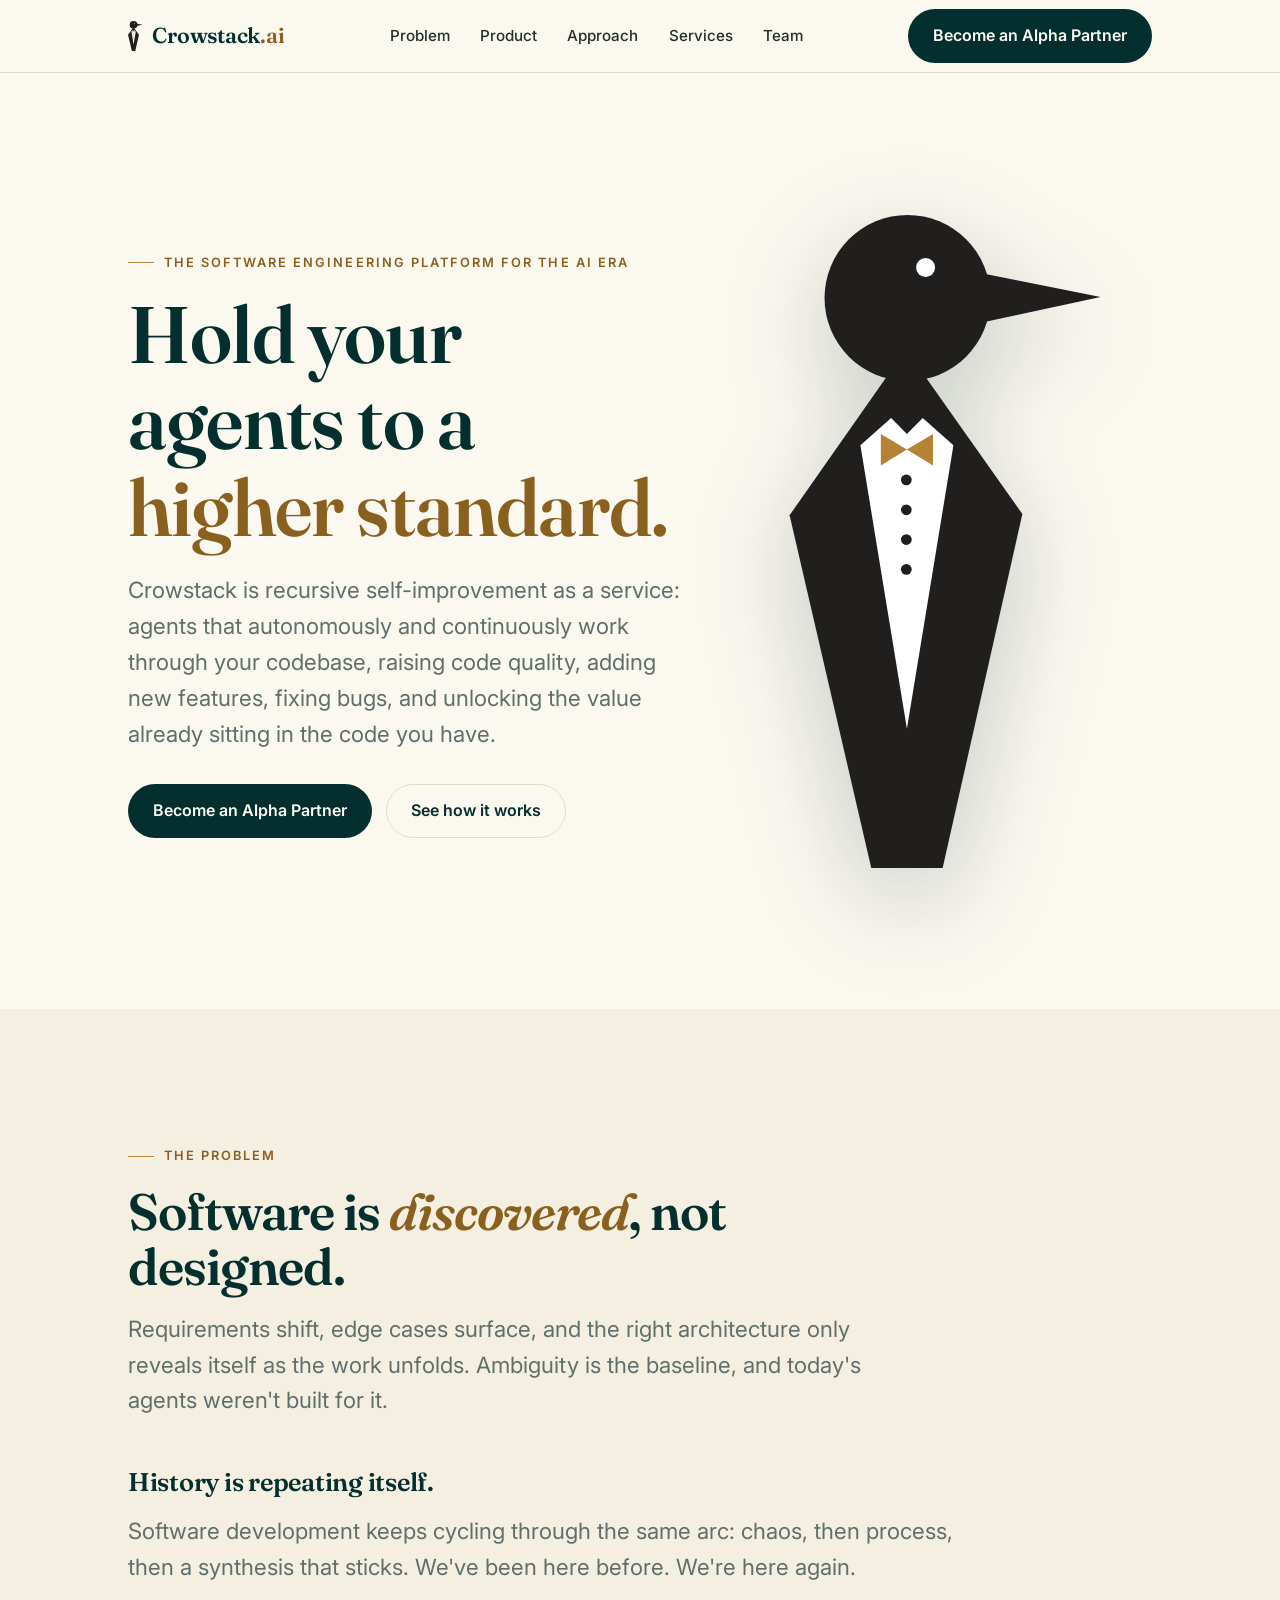
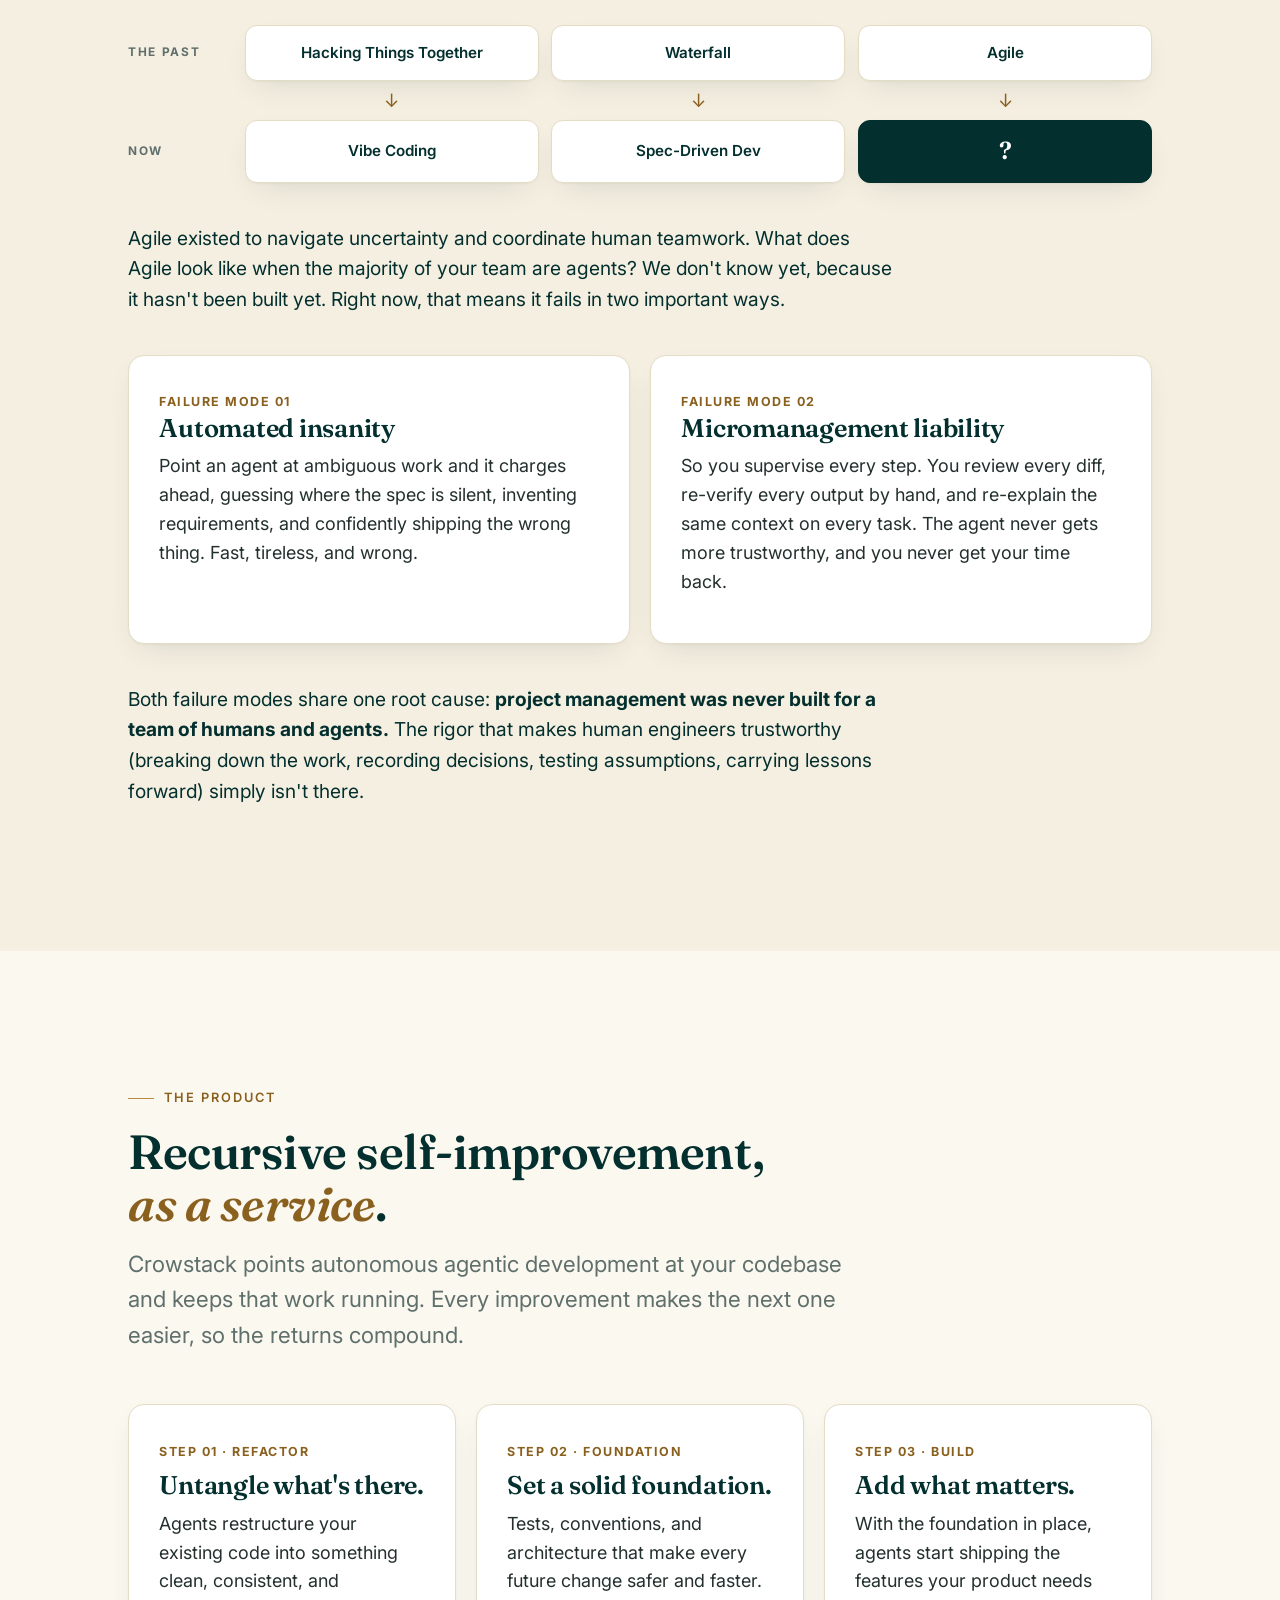
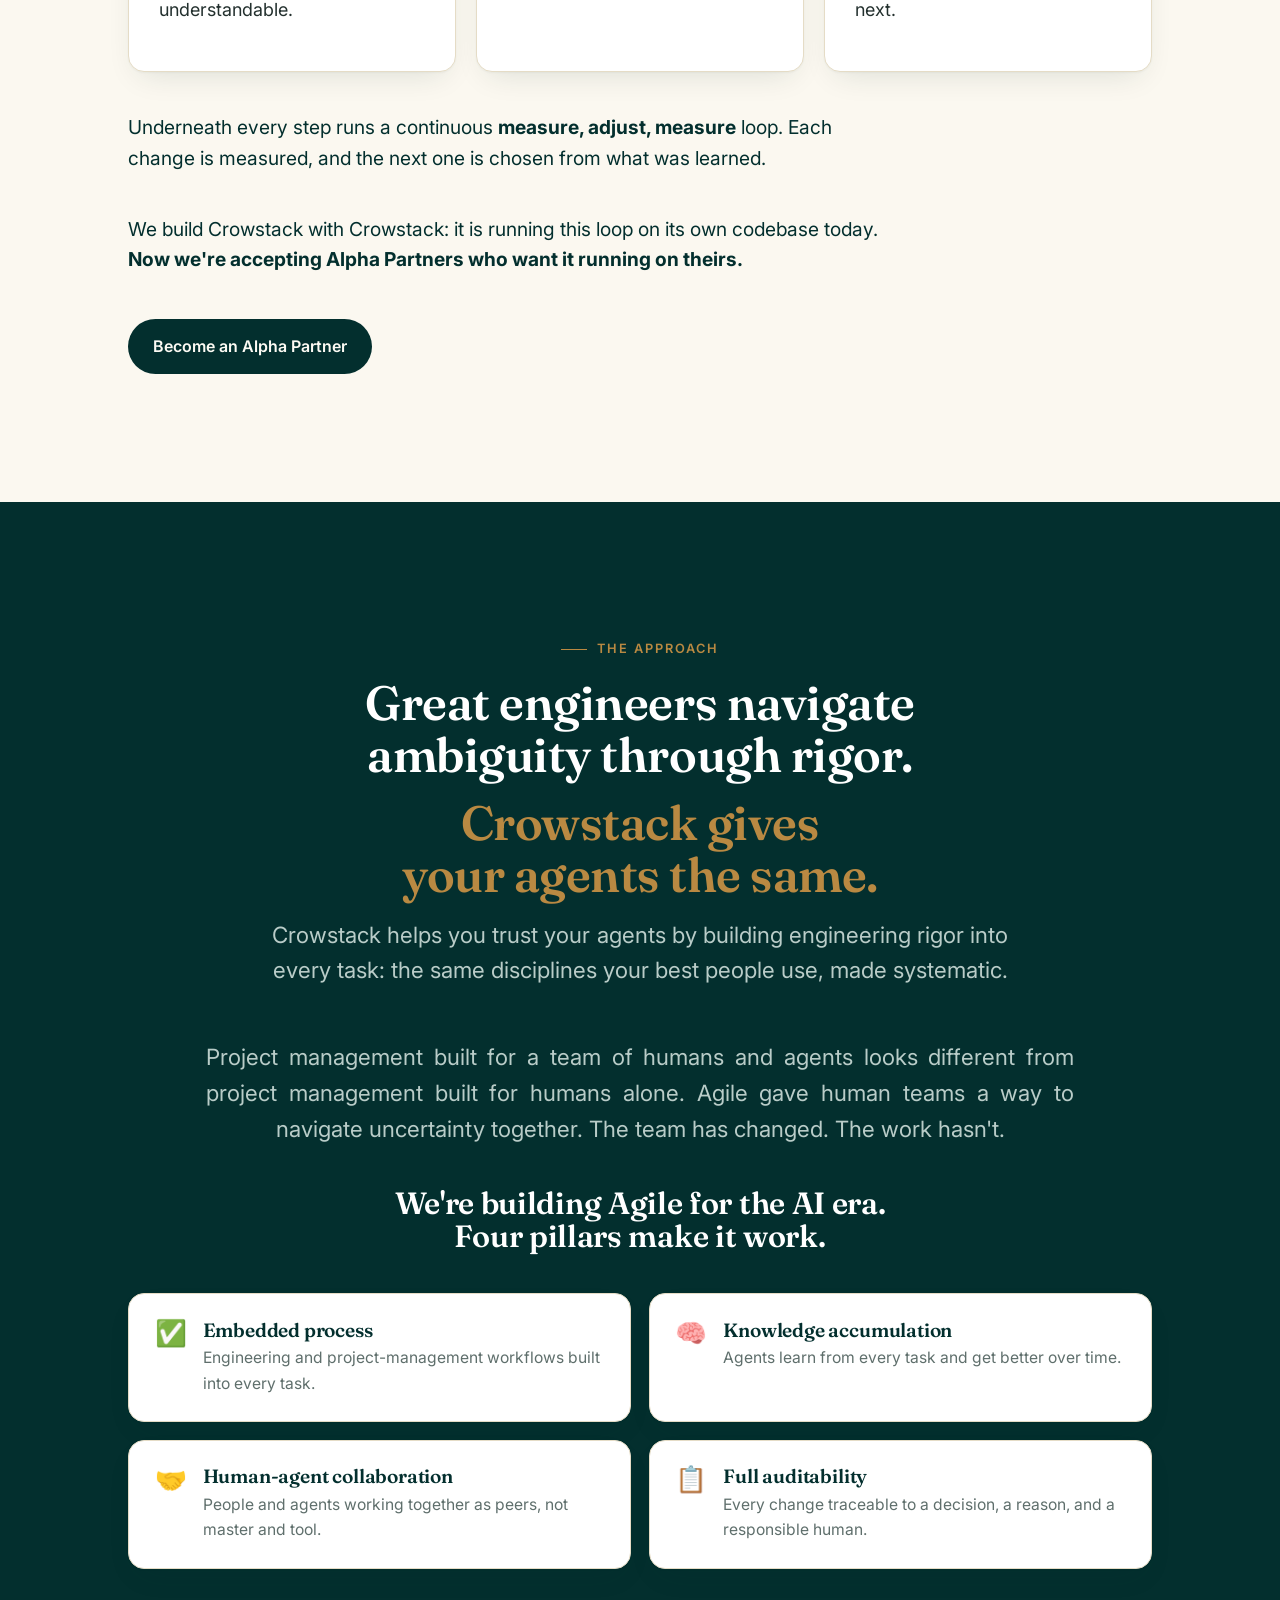
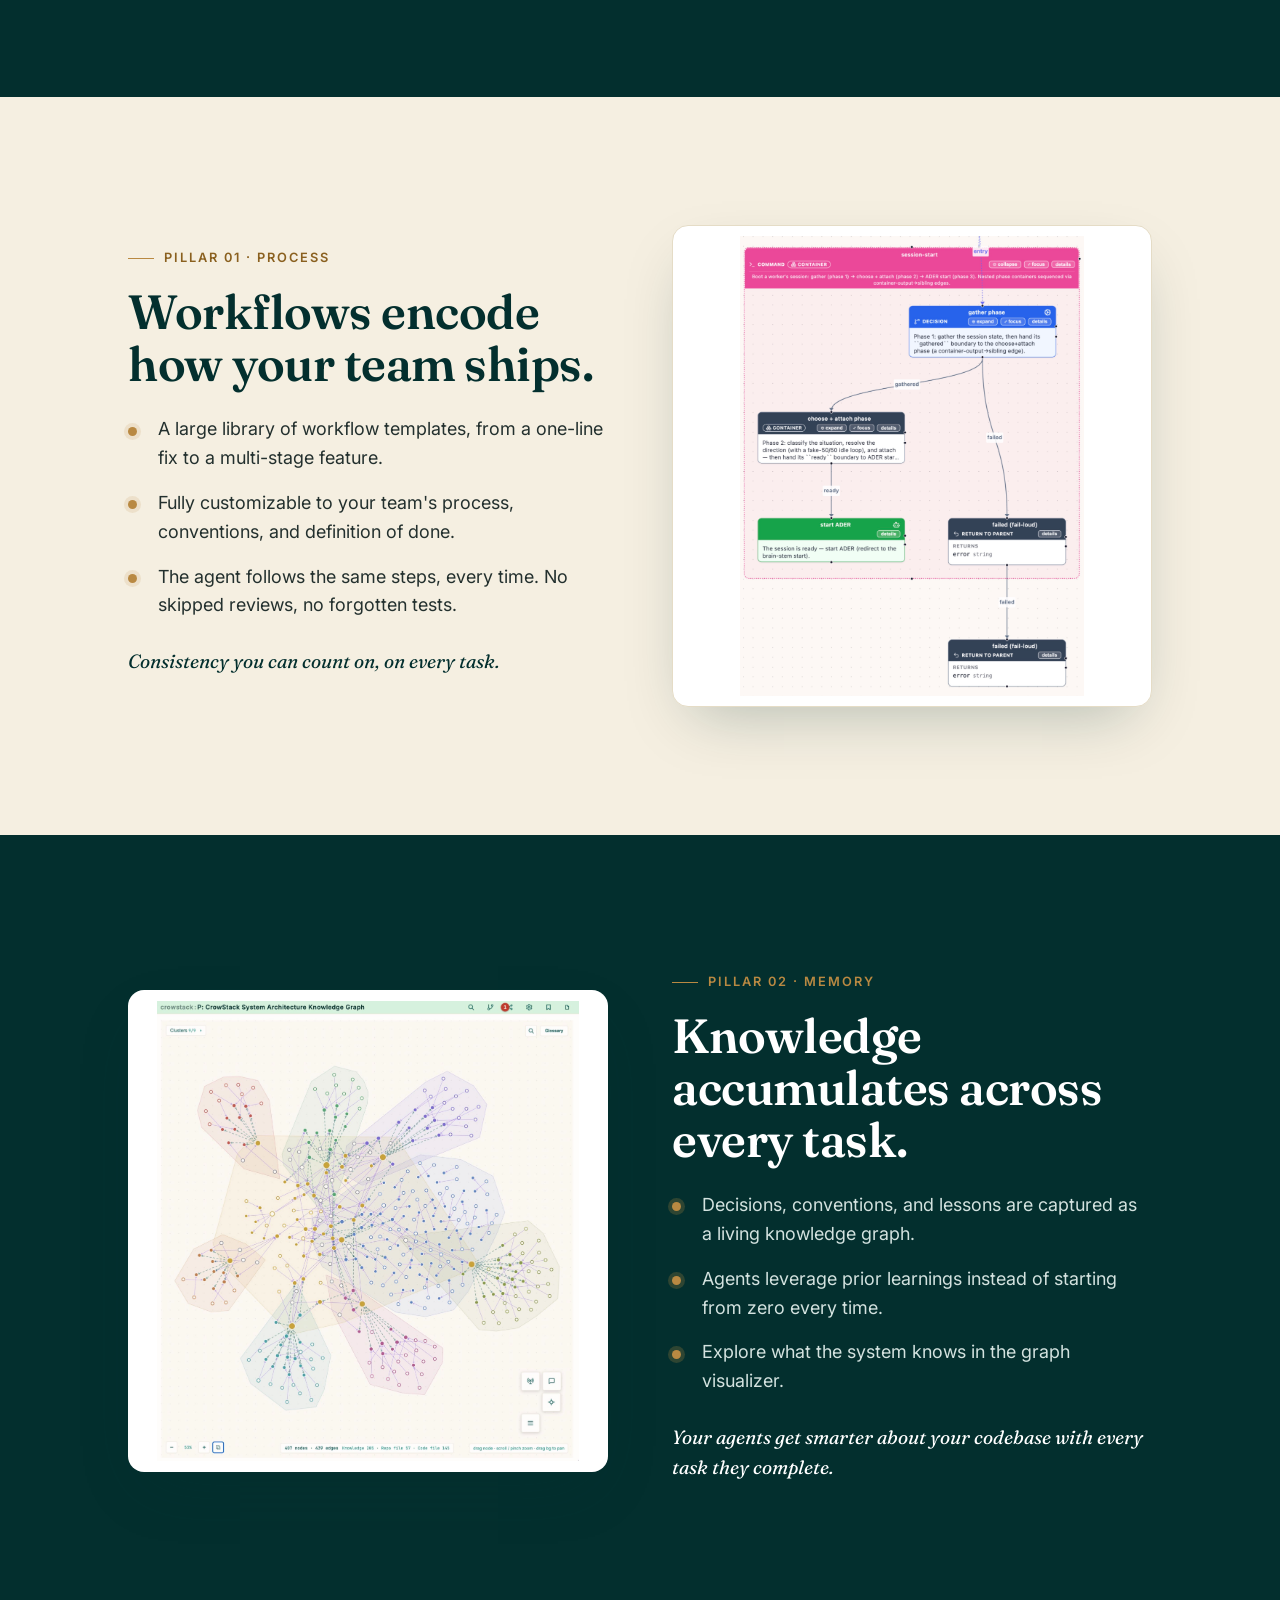
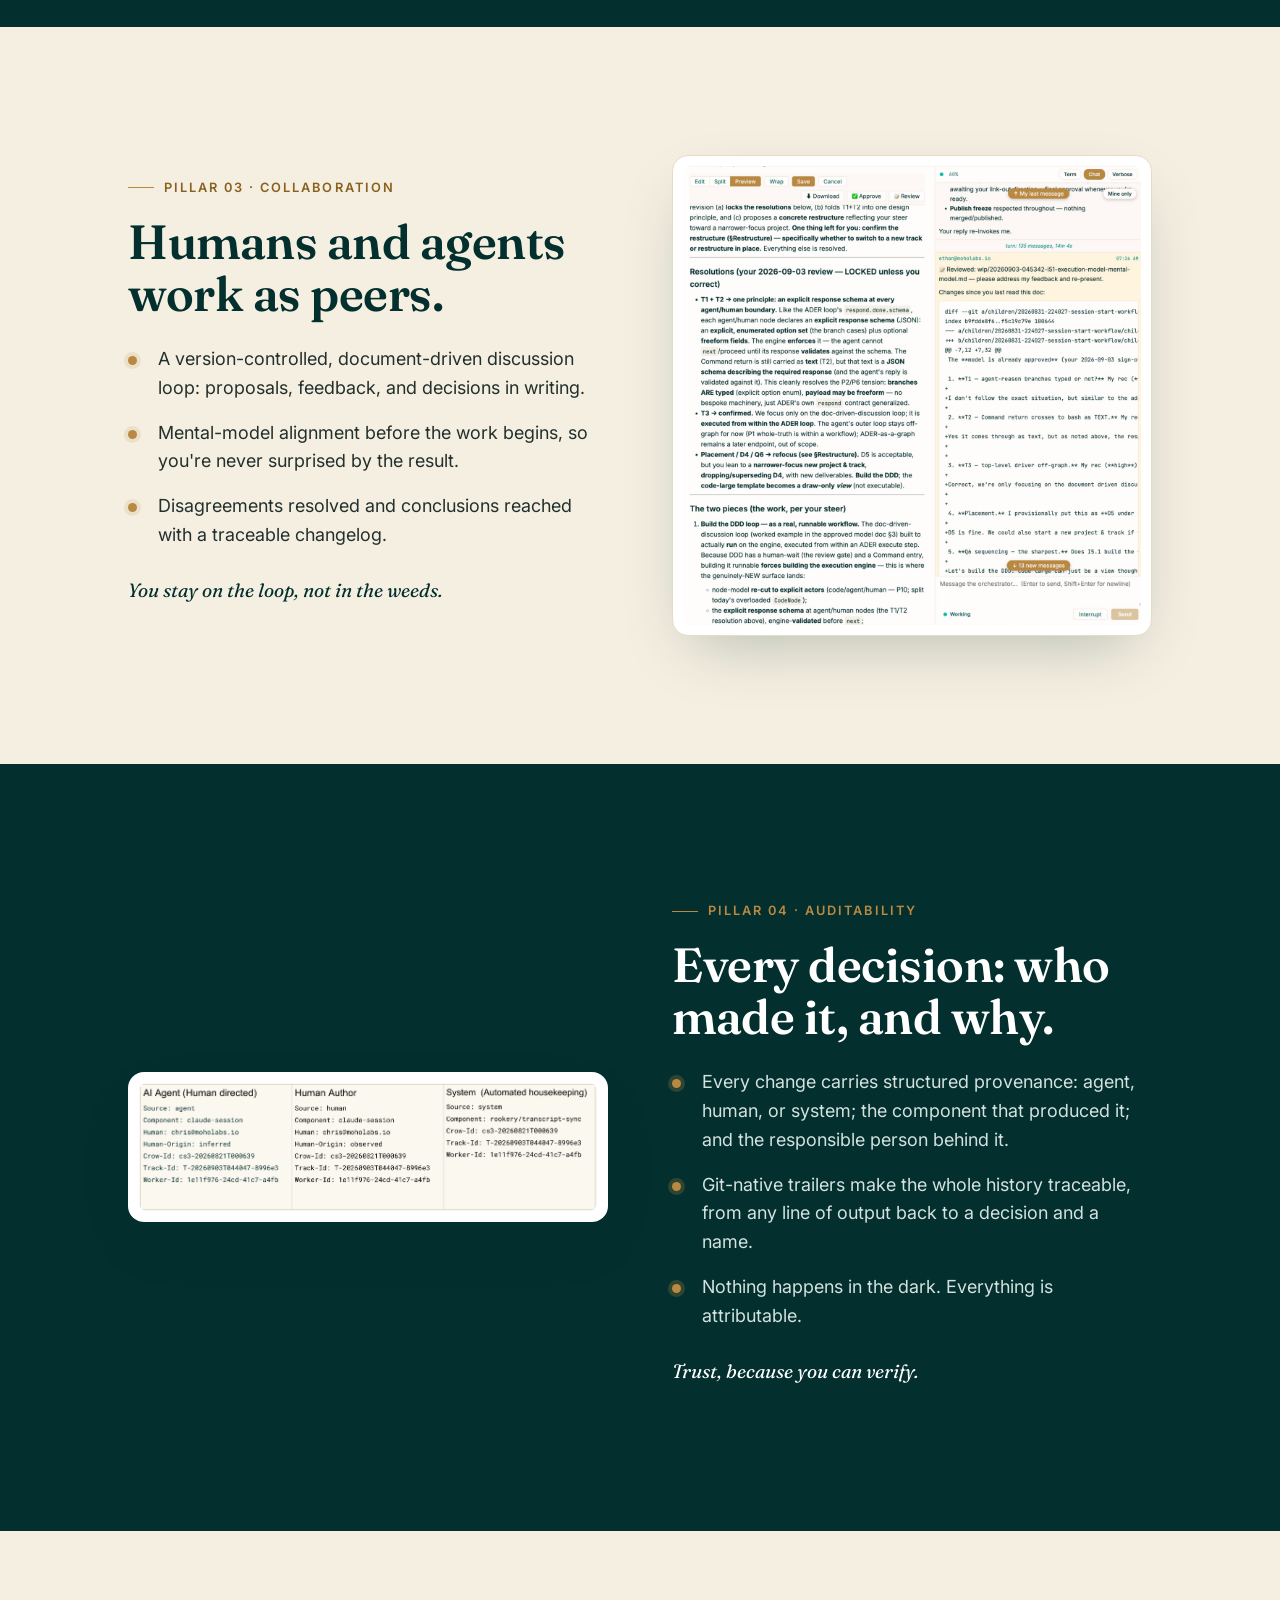
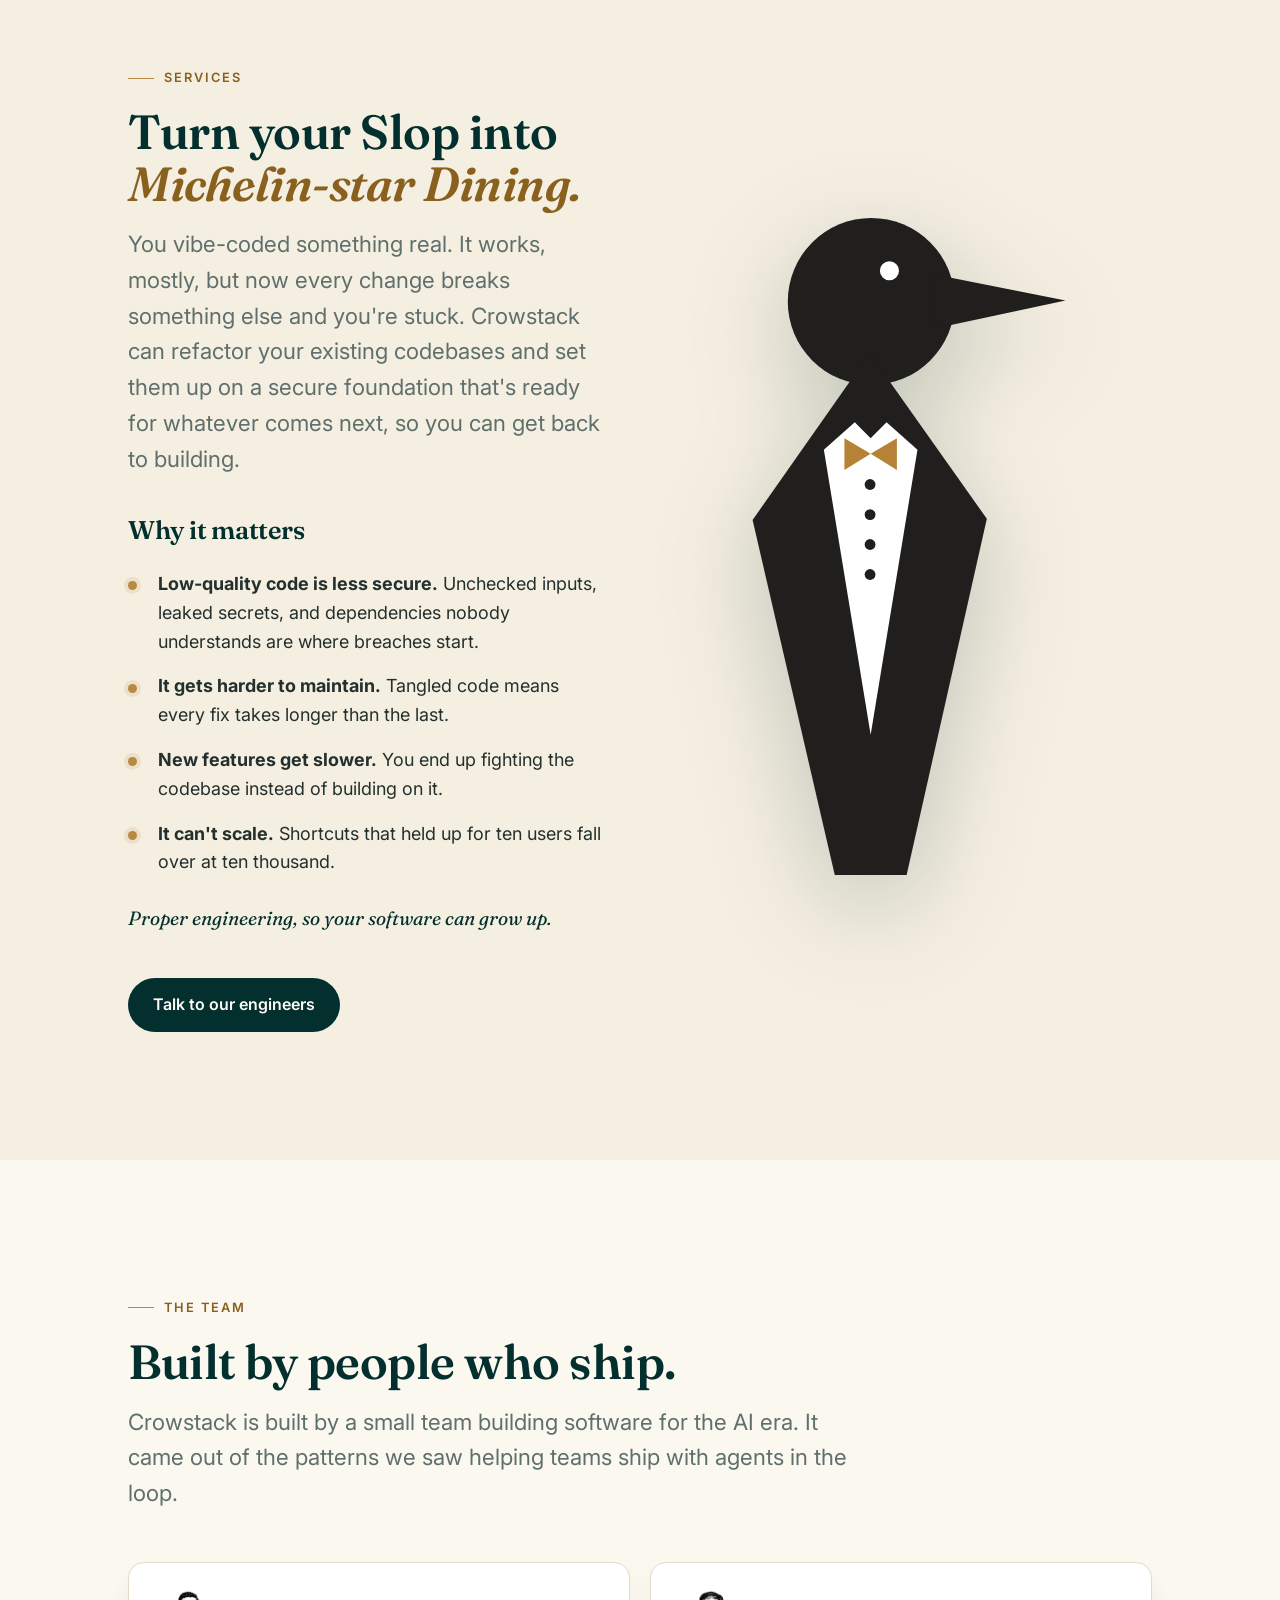
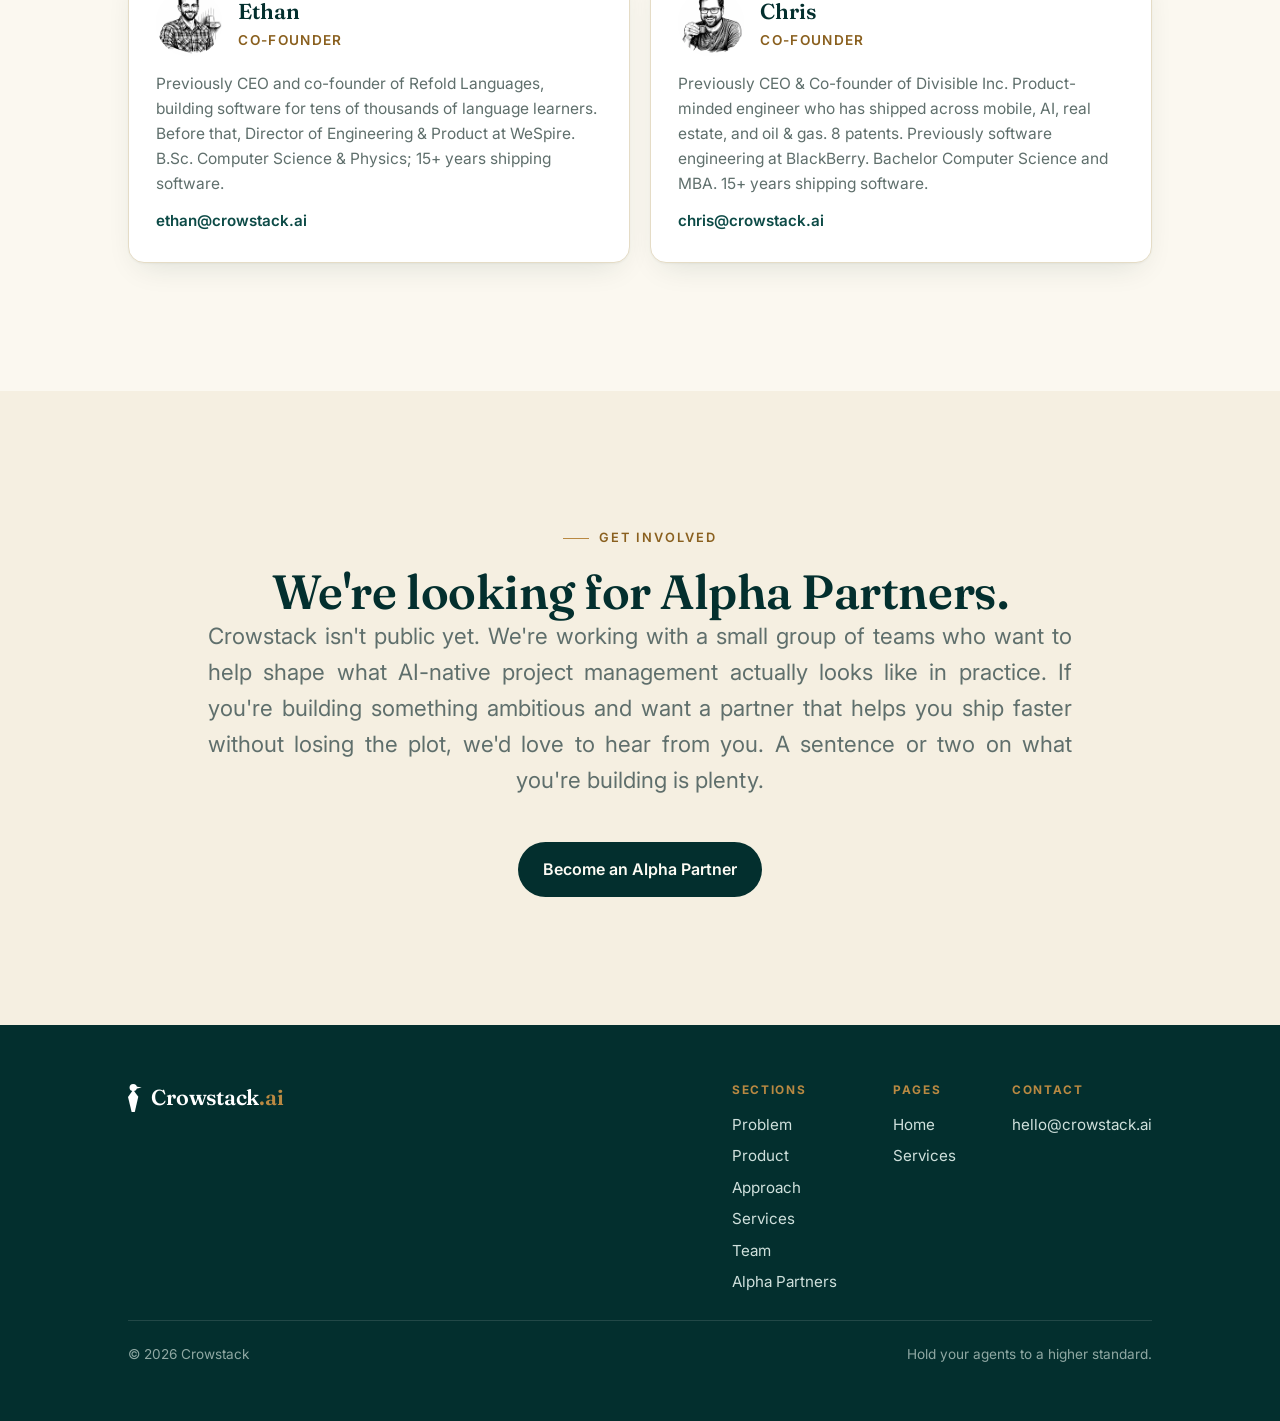
==== index.html @ 893acb70 "new /services landing page (Google Ads refactor campaign) + sitemap footer on every page (landing pa" ====
<!DOCTYPE html>
<html lang="en">
<head>
<meta charset="utf-8">
<meta name="viewport" content="width=device-width, initial-scale=1">
<title>Crowstack: Hold your agents to a higher standard</title>
<meta name="description" content="Crowstack is recursive self-improvement as a service: agents that continuously improve your codebase, raising code quality, adding features, and fixing bugs.">
<link rel="icon" href="favicon.ico">
<link rel="preconnect" href="https://fonts.googleapis.com">
<link rel="preconnect" href="https://fonts.gstatic.com" crossorigin>
<link href="https://fonts.googleapis.com/css2?family=Fraunces:ital,opsz,wght@0,9..144,400..700;1,9..144,400..600&family=Inter:wght@400;500;600;700&display=swap" rel="stylesheet">
<link rel="stylesheet" href="styles.css?v=20261102-2">
</head>
<body>

<!-- ===================== NAV ===================== -->
<header class="nav">
  <div class="container nav__inner">
    <a class="brand" href="#top">
      <img src="assets/crowstack-crow-gold-tie.svg" alt="Crowstack">
      <span>Crowstack<span class="dot">.ai</span></span>
    </a>
    <nav class="nav__links">
      <a href="#problem">Problem</a>
      <a href="#product">Product</a>
      <a href="#approach">Approach</a>
      <a href="#services">Services</a>
      <a href="#team">Team</a>
    </nav>
    <div class="nav__cta">
      <a class="btn btn-primary" href="https://docs.google.com/forms/d/e/1FAIpQLSdmD4PJmf8b31ppIlkDdVVbt7W2wil2nHHQWsM85WrEWb5RtA/viewform" target="_blank" rel="noopener">Become an Alpha Partner</a>
    </div>
  </div>
</header>

<main id="top">

  <!-- ===================== HERO ===================== -->
  <section class="hero">
    <div class="container hero__grid">
      <div class="hero__copy">
        <p class="eyebrow">The software engineering platform for the AI era</p>
        <h1 class="hero__title">Hold your agents to a <span class="accent-gold">higher standard.</span></h1>
        <p class="lede hero__sub">Crowstack is recursive self-improvement as a service: agents that autonomously and continuously work through your codebase, raising code quality, adding new features, fixing bugs, and unlocking the value already sitting in the code you have.</p>
        <div class="hero__actions">
          <a class="btn btn-primary" href="https://docs.google.com/forms/d/e/1FAIpQLSdmD4PJmf8b31ppIlkDdVVbt7W2wil2nHHQWsM85WrEWb5RtA/viewform" target="_blank" rel="noopener">Become an Alpha Partner</a>
          <a class="btn btn-ghost" href="#problem">See how it works</a>
        </div>
      </div>
      <div class="hero__art">
        <img src="assets/crowstack-crow-gold-tie.svg" alt="The Crowstack crow butler">
      </div>
    </div>
  </section>

  <!-- ===================== PROBLEM ===================== -->
  <section class="section section--alt anchor" id="problem">
    <div class="container">
      <div class="section-head">
        <p class="eyebrow">The problem</p>
        <h2 class="lead-line">Software is <span class="accent">discovered</span>, not designed.</h2>
        <p class="lede">Requirements shift, edge cases surface, and the right architecture only reveals itself as the work unfolds. Ambiguity is the baseline, and today's agents weren't built for it.</p>
      </div>

      <div class="subsection">
        <h3 class="h3 history-title">History is repeating itself.</h3>
        <p class="lede">Software development keeps cycling through the same arc: chaos, then process, then a synthesis that sticks. We've been here before. We're here again.</p>
        <div class="timeline">
          <div class="tl-row">
            <span class="tl-label">The past</span>
            <span class="chip">Hacking Things Together</span>
            <span class="chip">Waterfall</span>
            <span class="chip">Agile</span>
          </div>
          <div class="tl-arrows" aria-hidden="true"><span></span><span>&#8595;</span><span>&#8595;</span><span>&#8595;</span></div>
          <div class="tl-row">
            <span class="tl-label">Now</span>
            <span class="chip">Vibe Coding</span>
            <span class="chip">Spec-Driven Dev</span>
            <span class="chip chip-q">?</span>
          </div>
        </div>
        <p class="rootcause">Agile existed to navigate uncertainty and coordinate human teamwork. What does Agile look like when the majority of your team are agents? We don't know yet, because it hasn't been built yet. Right now, that means it fails in two important ways.</p>
      </div>

      <div class="failure-grid">
        <div class="fcard">
          <span class="tag">Failure mode 01</span>
          <h3 class="h3">Automated insanity</h3>
          <p>Point an agent at ambiguous work and it charges ahead, guessing where the spec is silent, inventing requirements, and confidently shipping the wrong thing. Fast, tireless, and wrong.</p>
        </div>
        <div class="fcard">
          <span class="tag">Failure mode 02</span>
          <h3 class="h3">Micromanagement liability</h3>
          <p>So you supervise every step. You review every diff, re-verify every output by hand, and re-explain the same context on every task. The agent never gets more trustworthy, and you never get your time back.</p>
        </div>
      </div>

      <p class="rootcause">Both failure modes share one root cause: <strong>project management was never built for a team of humans and agents.</strong> The rigor that makes human engineers trustworthy (breaking down the work, recording decisions, testing assumptions, carrying lessons forward) simply isn't there.</p>
    </div>
  </section>

  <!-- ===================== PRODUCT ===================== -->
  <section class="section anchor" id="product">
    <div class="container">
      <div class="section-head">
        <p class="eyebrow">The product</p>
        <h2 class="h2">Recursive self-improvement, <span class="accent nowrap">as a service</span>.</h2>
        <p class="lede">Crowstack points autonomous agentic development at your codebase and keeps that work running. Every improvement makes the next one easier, so the returns compound.</p>
      </div>

      <div class="step-grid">
        <div class="fcard">
          <span class="tag">Step 01 · Refactor</span>
          <h3 class="h3">Untangle what's there.</h3>
          <p>Agents restructure your existing code into something clean, consistent, and understandable.</p>
        </div>
        <div class="fcard">
          <span class="tag">Step 02 · Foundation</span>
          <h3 class="h3">Set a solid foundation.</h3>
          <p>Tests, conventions, and architecture that make every future change safer and faster.</p>
        </div>
        <div class="fcard">
          <span class="tag">Step 03 · Build</span>
          <h3 class="h3">Add what matters.</h3>
          <p>With the foundation in place, agents start shipping the features your product needs next.</p>
        </div>
      </div>

      <div class="loop">
        <p class="rootcause">Underneath every step runs a continuous <strong>measure, adjust, measure</strong> loop. Each change is measured, and the next one is chosen from what was learned.</p>
      </div>

      <p class="rootcause">We build Crowstack with Crowstack: it is running this loop on its own codebase today. <strong>Now we're accepting Alpha Partners who want it running on theirs.</strong></p>
      <a class="btn btn-primary product__cta" href="https://docs.google.com/forms/d/e/1FAIpQLSdmD4PJmf8b31ppIlkDdVVbt7W2wil2nHHQWsM85WrEWb5RtA/viewform" target="_blank" rel="noopener">Become an Alpha Partner</a>
    </div>
  </section>

  <!-- ===================== SOLUTION / PROMISE ===================== -->
  <section class="section section--ink anchor" id="approach">
    <div class="container">
      <div class="section-head center">
        <p class="eyebrow">The approach</p>
        <h2 class="h2">Great engineers navigate ambiguity through rigor.<br><span class="accent-gold approach-line2">Crowstack gives<br>your agents the same.</span></h2>
        <p class="lede">Crowstack helps you trust your agents by building engineering rigor into every task: the same disciplines your best people use, made systematic.</p>
      </div>

      <div class="solution-block">
        <p class="lede solution-lede">Project management built for a team of humans and agents looks different from project management built for humans alone. Agile gave human teams a way to navigate uncertainty together. The team has changed. The work hasn't.</p>
      </div>

      <div class="pillars-intro">
        <h3 class="h3">We're building Agile for the AI era.<br>Four pillars make it work.</h3>
      </div>
      <div class="pillar-cards">
        <a class="pcard" href="#process">
          <span class="ic">✅</span>
          <div><h3>Embedded process</h3><p>Engineering and project-management workflows built into every task.</p></div>
        </a>
        <a class="pcard" href="#memory">
          <span class="ic">🧠</span>
          <div><h3>Knowledge accumulation</h3><p>Agents learn from every task and get better over time.</p></div>
        </a>
        <a class="pcard" href="#collaboration">
          <span class="ic">🤝</span>
          <div><h3>Human-agent collaboration</h3><p>People and agents working together as peers, not master and tool.</p></div>
        </a>
        <a class="pcard" href="#auditability">
          <span class="ic">📋</span>
          <div><h3>Full auditability</h3><p>Every change traceable to a decision, a reason, and a responsible human.</p></div>
        </a>
      </div>
    </div>
  </section>

  <!-- ===================== PILLAR 01 · PROCESS ===================== -->
  <section class="section section--alt pillar anchor" id="process">
    <div class="container pillar__grid">
      <div class="pillar__copy">
        <p class="eyebrow">Pillar 01 · Process</p>
        <h2 class="h2">Workflows encode how your team ships.</h2>
        <ul class="pillar__list">
          <li>A large library of workflow templates, from a one-line fix to a multi-stage feature.</li>
          <li>Fully customizable to your team's process, conventions, and definition of done.</li>
          <li>The agent follows the same steps, every time. No skipped reviews, no forgotten tests.</li>
        </ul>
        <p class="pillar__kicker">Consistency you can count on, on every task.</p>
      </div>
      <div class="pillar__media">
        <figure class="shot"><img src="assets/workflow.jpg" alt="A Crowstack workflow graph running through its steps" loading="lazy"></figure>
      </div>
    </div>
  </section>

  <!-- ===================== PILLAR 02 · MEMORY ===================== -->
  <section class="section section--ink pillar pillar--flip anchor" id="memory">
    <div class="container pillar__grid">
      <div class="pillar__copy">
        <p class="eyebrow">Pillar 02 · Memory</p>
        <h2 class="h2">Knowledge accumulates across every task.</h2>
        <ul class="pillar__list">
          <li>Decisions, conventions, and lessons are captured as a living knowledge graph.</li>
          <li>Agents leverage prior learnings instead of starting from zero every time.</li>
          <li>Explore what the system knows in the graph visualizer.</li>
        </ul>
        <p class="pillar__kicker">Your agents get smarter about your codebase with every task they complete.</p>
      </div>
      <div class="pillar__media">
        <figure class="shot"><img src="assets/memory.jpg" alt="The Crowstack knowledge-graph visualizer" loading="lazy"></figure>
      </div>
    </div>
  </section>

  <!-- ===================== PILLAR 03 · COLLABORATION ===================== -->
  <section class="section section--alt pillar anchor" id="collaboration">
    <div class="container pillar__grid">
      <div class="pillar__copy">
        <p class="eyebrow">Pillar 03 · Collaboration</p>
        <h2 class="h2">Humans and agents work as peers.</h2>
        <ul class="pillar__list">
          <li>A version-controlled, document-driven discussion loop: proposals, feedback, and decisions in writing.</li>
          <li>Mental-model alignment before the work begins, so you're never surprised by the result.</li>
          <li>Disagreements resolved and conclusions reached with a traceable changelog.</li>
        </ul>
        <p class="pillar__kicker">You stay on the loop, not in the weeds.</p>
      </div>
      <div class="pillar__media">
        <figure class="shot"><img src="assets/ddd.jpg" alt="A document-driven discussion: proposal, review, and agreed decision" loading="lazy"></figure>
      </div>
    </div>
  </section>

  <!-- ===================== PILLAR 04 · AUDITABILITY ===================== -->
  <section class="section section--ink pillar pillar--flip anchor" id="auditability">
    <div class="container pillar__grid">
      <div class="pillar__copy">
        <p class="eyebrow">Pillar 04 · Auditability</p>
        <h2 class="h2">Every decision: who made it, and why.</h2>
        <ul class="pillar__list">
          <li>Every change carries structured provenance: agent, human, or system; the component that produced it; and the responsible person behind it.</li>
          <li>Git-native trailers make the whole history traceable, from any line of output back to a decision and a name.</li>
          <li>Nothing happens in the dark. Everything is attributable.</li>
        </ul>
        <p class="pillar__kicker">Trust, because you can verify.</p>
      </div>
      <div class="pillar__media">
        <figure class="shot"><img src="assets/auditability.jpg" alt="Provenance trailers: agent-directed, human-authored, and system commits" loading="lazy"></figure>
      </div>
    </div>
  </section>

  <!-- ===================== SERVICES ===================== -->
  <section class="section section--alt pillar anchor" id="services">
    <div class="container pillar__grid">
      <div class="pillar__copy">
        <p class="eyebrow">Services</p>
        <h2 class="h2">Turn your Slop into <span class="accent-gold accent-italic">Michelin-star Dining.</span></h2>
        <p class="lede services__lede">You vibe-coded something real. It works, mostly, but now every change breaks something else and you're stuck. Crowstack can refactor your existing codebases and set them up on a secure foundation that's ready for whatever comes next, so you can get back to building.</p>
        <h3 class="h3 services__why">Why it matters</h3>
        <ul class="pillar__list">
          <li><strong>Low-quality code is less secure.</strong> Unchecked inputs, leaked secrets, and dependencies nobody understands are where breaches start.</li>
          <li><strong>It gets harder to maintain.</strong> Tangled code means every fix takes longer than the last.</li>
          <li><strong>New features get slower.</strong> You end up fighting the codebase instead of building on it.</li>
          <li><strong>It can't scale.</strong> Shortcuts that held up for ten users fall over at ten thousand.</li>
        </ul>
        <p class="pillar__kicker">Proper engineering, so your software can grow up.</p>
        <a class="btn btn-primary services__cta" href="mailto:hello@crowstack.ai?subject=Crowstack%20services">Talk to our engineers</a>
      </div>
      <div class="pillar__media services__art">
        <img src="assets/crowstack-crow-gold-tie.svg" alt="The Crowstack crow butler" loading="lazy">
      </div>
    </div>
  </section>

  <!-- ===================== TEAM ===================== -->
  <section class="section anchor" id="team">
    <div class="container">
      <div class="section-head">
        <p class="eyebrow">The team</p>
        <h2 class="h2">Built by people who ship.</h2>
        <p class="lede">Crowstack is built by a small team building software for the AI era. It came out of the patterns we saw helping teams ship with agents in the loop.</p>
      </div>
      <div class="team-grid">
        <div class="member">
          <div class="member__top">
            <img src="assets/ethan.png" alt="Ethan">
            <div>
              <div class="member__name">Ethan</div>
              <div class="member__role">Co-founder</div>
            </div>
          </div>
          <p>Previously CEO and co-founder of Refold Languages, building software for tens of thousands of language learners. Before that, Director of Engineering &amp; Product at WeSpire. B.Sc. Computer Science &amp; Physics; 15+ years shipping software.</p>
          <a href="mailto:ethan@crowstack.ai">ethan@crowstack.ai</a>
        </div>
        <div class="member">
          <div class="member__top">
            <img src="assets/chris.png" alt="Chris">
            <div>
              <div class="member__name">Chris</div>
              <div class="member__role">Co-founder</div>
            </div>
          </div>
          <p>Previously CEO &amp; Co-founder of Divisible Inc. Product-minded engineer who has shipped across mobile, AI, real estate, and oil &amp; gas. 8 patents. Previously software engineering at BlackBerry. Bachelor Computer Science and MBA. 15+ years shipping software.</p>
          <a href="mailto:chris@crowstack.ai">chris@crowstack.ai</a>
        </div>
      </div>
    </div>
  </section>

  <!-- ===================== ALPHA CTA ===================== -->
  <section class="section section--alt anchor" id="alpha">
    <div class="container cta-wrap">
      <p class="eyebrow" style="justify-content:center">Get involved</p>
      <h2 class="h2">We're looking for Alpha Partners.</h2>
      <p class="lede">Crowstack isn't public yet. We're working with a small group of teams who want to help shape what AI-native project management actually looks like in practice. If you're building something ambitious and want a partner that helps you ship faster without losing the plot, we'd love to hear from you. A sentence or two on what you're building is plenty.</p>
      <a class="btn btn-primary" href="https://docs.google.com/forms/d/e/1FAIpQLSdmD4PJmf8b31ppIlkDdVVbt7W2wil2nHHQWsM85WrEWb5RtA/viewform" target="_blank" rel="noopener">Become an Alpha Partner</a>
    </div>
  </section>

</main>

<!-- ===================== FOOTER (sitemap; same markup on every page) ===================== -->
<footer class="footer">
  <div class="container">
    <div class="footer__inner">
      <a class="brand" href="/"><img class="footlogo" src="/assets/crowstack-crow-gold-tie.svg" alt="" style="height:28px"><span>Crowstack<span style="color:var(--gold)">.ai</span></span></a>
      <nav class="footer__sitemap" aria-label="Sitemap">
        <div class="footer__col">
          <p class="footer__heading">Sections</p>
          <a href="/#problem">Problem</a>
          <a href="/#product">Product</a>
          <a href="/#approach">Approach</a>
          <a href="/#services">Services</a>
          <a href="/#team">Team</a>
          <a href="/#alpha">Alpha Partners</a>
        </div>
        <div class="footer__col">
          <p class="footer__heading">Pages</p>
          <a href="/">Home</a>
          <a href="/services/">Services</a>
        </div>
        <div class="footer__col">
          <p class="footer__heading">Contact</p>
          <a href="mailto:hello@crowstack.ai">hello@crowstack.ai</a>
        </div>
      </nav>
    </div>
    <div class="footer__meta">
      <span>© 2026 Crowstack</span>
      <span>Hold your agents to a higher standard.</span>
    </div>
  </div>
</footer>

</body>
</html>
---- styles.css ----
/* ============================================================
   Crowstack: new-site design system
   Brand tokens sampled from the product deck:
   cream #fbf8f0 · deep green #032f2e · gold #b98942 · mascot grey #b0aea8
   Display: Fraunces (editorial serif) · Body/UI: Inter
   ============================================================ */

:root {
  --cream:      #fbf8f0;
  --cream-2:    #f5efe1;   /* alternating section bg / soft panels */
  --cream-3:    #efe7d4;   /* deeper sand for cards on cream */
  --ink:        #032f2e;   /* deep green: brand + headings */
  --ink-2:      #0c4a46;   /* lighter green for hover/links */
  --text:       #23302e;   /* body text */
  --muted:      #5f6f6c;   /* secondary text */
  --gold:       #b98942;   /* bright gold: accents/lines & text on DARK sections */
  --gold-deep:  #8a601f;   /* darker gold: text/labels on CREAM (WCAG AA ≥4.5:1) */
  --line:       #e5dcc6;   /* hairline on cream */
  --white:      #ffffff;

  --font-display: "Fraunces", Georgia, "Times New Roman", serif;
  --font-body:    "Inter", system-ui, -apple-system, Segoe UI, Roboto, sans-serif;

  --maxw: 1120px;
  --gutter: clamp(20px, 5vw, 48px);
  --radius: 16px;
  --radius-sm: 10px;
  --shadow: 0 1px 2px rgba(3,47,46,.04), 0 12px 32px -12px rgba(3,47,46,.14);
  --shadow-lg: 0 24px 60px -20px rgba(3,47,46,.28);

  /* vertical rhythm scale */
  --space-sm: 1rem;    /* heading: its paragraph/line */
  --space-md: 1.75rem; /* paragraph: paragraph */
  --space-lg: 2.5rem;  /* content block: block / major dividers */
}

/* ---------- reset ---------- */
*, *::before, *::after { box-sizing: border-box; }
html { scroll-behavior: smooth; -webkit-text-size-adjust: 100%; }
body {
  margin: 0;
  font-family: var(--font-body);
  color: var(--text);
  background: var(--cream);
  line-height: 1.6;
  font-size: 18px;
  -webkit-font-smoothing: antialiased;
  text-rendering: optimizeLegibility;
}
img { max-width: 100%; display: block; }
a { color: var(--ink-2); text-decoration: none; }
a:hover { color: var(--gold-deep); }

/* ---------- layout ---------- */
.container { width: 100%; max-width: var(--maxw); margin-inline: auto; padding-inline: var(--gutter); }
.section { padding-block: clamp(72px, 10vw, 132px); }
.section--alt { background: var(--cream-2); }
.section--ink { background: var(--ink); color: #dbe7e4; }
.section--ink p, .section--ink li { color: #cfe0dc; }
.section--tight { padding-block: clamp(56px, 7vw, 96px); }

/* ---------- typography ---------- */
h1, h2, h3 { font-family: var(--font-display); color: var(--ink); font-weight: 600; line-height: 1.08; letter-spacing: -0.01em; margin: 0; }
.section--ink h1, .section--ink h2, .section--ink h3 { color: #fff; }
.display { font-size: clamp(2.6rem, 6vw, 4.5rem); font-weight: 600; letter-spacing: -0.02em; }
.h2 { font-size: clamp(2rem, 4vw, 3rem); }
.h3 { font-size: clamp(1.35rem, 2vw, 1.7rem); }
p { margin: 0 0 1rem; }
.lede { font-size: clamp(1.15rem, 1.8vw, 1.4rem); color: var(--muted); max-width: 62ch; }
.section--ink .lede { color: #b9ccc8; }

.eyebrow {
  font-family: var(--font-body);
  font-weight: 600; font-size: .8rem; letter-spacing: .16em; text-transform: uppercase;
  color: var(--gold-deep); margin: 0 0 1.1rem;
  display: inline-flex; align-items: center; gap: .6rem;
}
.eyebrow::before { content: ""; width: 26px; height: 1px; background: var(--gold); display: inline-block; }
.section--ink .eyebrow { color: var(--gold); }
.section--ink .accent-gold { color: var(--gold); }

.accent-gold { color: var(--gold-deep); }
.accent { color: var(--gold-deep); font-style: italic; }
.accent-italic { font-style: italic; }
.approach-line2 { display: inline-block; margin-top: var(--space-sm); }

/* ---------- buttons ---------- */
.btn {
  display: inline-flex; align-items: center; gap: .55rem;
  font-family: var(--font-body); font-weight: 600; font-size: 1rem;
  padding: .85rem 1.5rem; border-radius: 999px; border: 1px solid transparent;
  cursor: pointer; transition: transform .15s ease, background .2s ease, box-shadow .2s ease, color .2s ease;
  white-space: nowrap;
}
.btn:hover { transform: translateY(-1px); }
.btn-primary { background: var(--ink); color: #fdfbf4; }
.btn-primary:hover { background: #06403e; color: #fff; box-shadow: var(--shadow); }
.btn-gold { background: var(--gold); color: #22160a; }
.btn-gold:hover { background: var(--gold-deep); color: #fff; }
.btn-ghost { background: transparent; color: var(--ink); border-color: var(--line); }
.btn-ghost:hover { border-color: var(--ink); color: var(--ink); }
.section--ink .btn-ghost { color: #eaf1ef; border-color: rgba(255,255,255,.25); }
.section--ink .btn-ghost:hover { border-color: #fff; color: #fff; }

/* ---------- nav ---------- */
.nav {
  position: sticky; top: 0; z-index: 50;
  background: rgba(251,248,240,.82); backdrop-filter: saturate(140%) blur(10px);
  border-bottom: 1px solid var(--line);
}
.nav__inner { display: flex; align-items: center; justify-content: space-between; gap: 1.5rem; height: 72px; }
.brand { display: inline-flex; align-items: center; gap: .6rem; font-family: var(--font-display); font-weight: 600; font-size: 1.35rem; color: var(--ink); letter-spacing: -.01em; }
.brand img { height: 30px; width: auto; }
.brand .dot { color: var(--gold-deep); }
.nav__links { display: flex; align-items: center; gap: 1.9rem; }
.nav__links a { font-size: .95rem; font-weight: 500; color: var(--text); }
.nav__links a:hover { color: var(--ink); }
.nav__cta { display: flex; align-items: center; gap: .75rem; }
@media (max-width: 860px) { .nav__links { display: none; } }
@media (max-width: 480px) {
  .nav .brand > span { display: none; }
  .nav__cta .btn { padding: .7rem 1.1rem; font-size: .92rem; }
}

/* ---------- hero ---------- */
.hero { position: relative; overflow: hidden; padding-block: clamp(72px, 11vw, 150px); }
.hero__grid { display: grid; grid-template-columns: 1.15fr .85fr; gap: clamp(24px, 5vw, 64px); align-items: center; }
.hero__title { font-size: clamp(2.9rem, 6.4vw, 5rem); }
.hero__sub { margin-top: 1.4rem; }
.hero__actions { display: flex; flex-wrap: wrap; gap: .9rem; margin-top: 2rem; }
.hero__punch {
  margin-top: 2.6rem; padding-top: 1.6rem; border-top: 1px solid var(--line);
  font-family: var(--font-display); font-style: italic; font-size: clamp(1.3rem, 2.2vw, 1.7rem);
  color: var(--ink);
}
.hero__art, .services__art { display: grid; place-items: center; }
.hero__art img, .services__art img { width: min(320px, 78%); filter: drop-shadow(0 30px 50px rgba(3,47,46,.22)); }
@media (max-width: 820px) {
  .hero__grid { grid-template-columns: 1fr; }
  .hero__art { display: none; }
}

/* ---------- generic section header ---------- */
.section-head { max-width: 46rem; margin-bottom: clamp(2.4rem, 4vw, 3.6rem); }
.section-head .lede { margin-top: var(--space-sm); }
.section-head.center { margin-inline: auto; text-align: center; }
.section-head.center .eyebrow { justify-content: center; }
.section-head.center .lede { margin-inline: auto; text-align: justify; text-align-last: center; }

/* ---------- problem: failure-mode cards ---------- */
.lead-line { font-family: var(--font-display); font-size: clamp(2rem, 4.4vw, 3.2rem); color: var(--ink); font-weight: 600; letter-spacing: -.02em; max-width: 20ch; }
.failure-grid { display: grid; grid-template-columns: 1fr 1fr; gap: 1.25rem; margin-top: var(--space-lg); }
.fcard { background: var(--white); border: 1px solid var(--line); border-radius: var(--radius); padding: 1.9rem; box-shadow: var(--shadow); }
.fcard h3 { margin-bottom: .6rem; }
.fcard .tag { font-family: var(--font-body); font-size: .78rem; font-weight: 700; letter-spacing: .12em; text-transform: uppercase; color: var(--gold-deep); }
.rootcause { margin-top: var(--space-lg); font-size: 1.2rem; color: var(--ink); max-width: 64ch; }
@media (max-width: 720px) { .failure-grid { grid-template-columns: 1fr; } }

/* ---------- pillars overview ---------- */
.pillar-cards { display: grid; grid-template-columns: repeat(2, 1fr); gap: 1.1rem; margin-top: var(--space-lg); }
.pcard { background: var(--white); border: 1px solid var(--line); border-radius: var(--radius); padding: 1.6rem; display: flex; gap: 1rem; align-items: flex-start; box-shadow: var(--shadow); transition: transform .15s ease, box-shadow .2s ease; }
.pcard:hover { transform: translateY(-3px); box-shadow: var(--shadow-lg); }
.pcard .ic { font-size: 1.6rem; line-height: 1; flex: none; }
.pcard h3 { font-size: 1.2rem; margin-bottom: .3rem; }
.pcard p { margin: 0; color: var(--muted); font-size: .98rem; }
.section--ink .pcard h3 { color: var(--ink); }
.section--ink .pcard p { color: var(--muted); }
@media (max-width: 720px) { .pillar-cards { grid-template-columns: 1fr; } }

/* ---------- pillar detail sections ---------- */
.pillar { }
.pillar__grid { display: grid; grid-template-columns: 1fr 1fr; gap: clamp(28px, 5vw, 72px); align-items: center; }
.pillar--flip .pillar__media { order: -1; }
.pillar__list { list-style: none; margin: 1.6rem 0 0; padding: 0; display: grid; gap: 1rem; }
.pillar__list li { position: relative; padding-left: 1.9rem; color: var(--text); }
.pillar__list li::before { content: ""; position: absolute; left: 0; top: .62em; width: 9px; height: 9px; border-radius: 50%; background: var(--gold); box-shadow: 0 0 0 4px rgba(185,137,66,.14); }
.pillar__kicker { margin-top: 1.6rem; font-family: var(--font-display); font-style: italic; font-size: 1.2rem; color: var(--ink); }
.section--ink .pillar__kicker { color: #fff; }
.section--ink .pillar__list li { color: #d3e2df; }
.section--ink .pillar__list li::before { box-shadow: 0 0 0 4px rgba(185,137,66,.24); }
.media-ph {
  border-radius: var(--radius); border: 1px dashed #cdbf9d; background:
    repeating-linear-gradient(45deg, rgba(185,137,66,.05) 0 12px, rgba(185,137,66,.09) 12px 24px);
  min-height: 300px; display: grid; place-items: center; text-align: center; color: var(--muted); padding: 1.5rem;
}
.media-ph .badge { font-size: .74rem; font-weight: 700; letter-spacing: .14em; text-transform: uppercase; color: var(--gold-deep); background: #fff; border: 1px solid var(--line); padding: .35rem .7rem; border-radius: 999px; }
.media-ph .cap { margin-top: .9rem; font-size: .95rem; max-width: 34ch; }
/* real product screenshots */
.shot { margin: 0; border-radius: var(--radius); border: 1px solid var(--line); background: #fff; box-shadow: var(--shadow-lg); padding: 10px; display: flex; justify-content: center; align-items: center; }
.shot img { display: block; width: 100%; height: auto; max-height: 460px; object-fit: contain; border-radius: 8px; }
.section--ink .shot { border-color: rgba(255,255,255,.14); }
@media (max-width: 820px) {
  .pillar__grid { grid-template-columns: 1fr; }
  .pillar--flip .pillar__media { order: 0; }
}

/* ---------- team ---------- */
.team-grid { display: grid; grid-template-columns: 1fr 1fr; gap: 1.25rem; margin-top: var(--space-lg); }
.member { background: var(--white); border: 1px solid var(--line); border-radius: var(--radius); padding: 1.7rem; box-shadow: var(--shadow); }
.member__top { display: flex; align-items: center; gap: 1rem; }
.member__top img { width: 66px; height: 66px; border-radius: 50%; object-fit: cover; background: var(--cream-3); }
.member__name { font-family: var(--font-display); font-size: 1.35rem; color: var(--ink); font-weight: 600; }
.member__role { font-size: .85rem; font-weight: 600; letter-spacing: .1em; text-transform: uppercase; color: var(--gold-deep); }
.member p { color: var(--muted); font-size: .97rem; margin: 1rem 0 .6rem; }
.member a { font-weight: 600; font-size: .95rem; }
@media (max-width: 720px) { .team-grid { grid-template-columns: 1fr; } }

/* ---------- alpha CTA ---------- */
.cta-wrap { text-align: center; max-width: 60rem; margin-inline: auto; }
.cta-wrap .lede { margin-inline: auto; text-align: justify; text-align-last: center; }
.cta-wrap .btn { margin-top: 1.8rem; }

/* ---------- footer ---------- */
.footer { background: var(--ink); color: #cfe0dc; padding-block: 56px; }
.footer__inner { display: flex; flex-wrap: wrap; gap: 1.5rem; justify-content: space-between; align-items: center; }
.footer .brand { color: #fff; }
.footer .footlogo { filter: brightness(0) invert(1); }
.footer a { color: #cfe0dc; }
.footer a:hover { color: var(--gold); }
.footer__inner { align-items: flex-start; }
.footer__sitemap { display: grid; grid-template-columns: repeat(3, auto); gap: 2rem 3.5rem; }
.footer__col { display: flex; flex-direction: column; gap: .45rem; font-size: .95rem; }
.footer__heading { margin: 0 0 .35rem; font-size: .74rem; font-weight: 700; letter-spacing: .14em; text-transform: uppercase; color: var(--gold); }
@media (max-width: 640px) { .footer__sitemap { grid-template-columns: 1fr 1fr; } }
.footer__meta { width: 100%; border-top: 1px solid rgba(255,255,255,.12); margin-top: 1.6rem; padding-top: 1.4rem; font-size: .85rem; color: #8fa8a3; display: flex; justify-content: space-between; flex-wrap: wrap; gap: .6rem; }

/* ---------- history sub-block + timeline (Problem) ---------- */
.subsection { margin-top: var(--space-lg); }
.history-title { margin-bottom: var(--space-sm); }
.timeline { margin: var(--space-lg) 0; display: grid; gap: .65rem; }
.tl-row { display: grid; grid-template-columns: 104px repeat(3, 1fr); gap: .8rem; align-items: stretch; }
.tl-label { align-self: center; font-size: .74rem; font-weight: 700; letter-spacing: .14em; text-transform: uppercase; color: var(--muted); }
.chip { display: flex; align-items: center; justify-content: center; text-align: center; background: #fff; border: 1px solid var(--line); border-radius: 12px; padding: .7rem .9rem; font-weight: 600; color: var(--ink); font-size: .95rem; box-shadow: var(--shadow); min-height: 56px; }
.chip-q { background: var(--ink); color: #fff; border-color: var(--ink); font-family: var(--font-display); font-size: 1.5rem; }
.tl-arrows { display: grid; grid-template-columns: 104px repeat(3, 1fr); gap: .8rem; color: var(--gold-deep); font-size: 1.15rem; line-height: 1; }
.tl-arrows span { text-align: center; }
@media (max-width: 680px) {
  .tl-row { grid-template-columns: 1fr; gap: .5rem; }
  .tl-label { margin-top: .7rem; }
  .tl-arrows { display: none; }
}

/* ---------- our-solution (Approach) ---------- */
.solution-block { max-width: 62rem; margin: var(--space-lg) auto 0; }
.solution-lede { text-align: justify; text-align-last: center; margin-inline: auto; }
.pillars-intro { text-align: center; margin-top: var(--space-lg); }
.pillars-intro h3 { font-size: clamp(1.5rem, 2.4vw, 2rem); }

/* ---------- misc ---------- */
.anchor { scroll-margin-top: 90px; }
.nowrap { white-space: nowrap; }

/* ---------- product (RSI loop) ---------- */
.step-grid { display: grid; grid-template-columns: repeat(auto-fit, minmax(240px, 1fr)); gap: 1.25rem; }
.step-grid .fcard h3 { margin-top: .5rem; }
.loop { margin-top: var(--space-lg); }
.product__cta { margin-top: var(--space-md); }

/* ---------- services ---------- */
.services__lede { margin-top: var(--space-sm); }
.services__why { margin-top: var(--space-lg); }
.services__cta { margin-top: var(--space-md); }
@media (max-width: 820px) { .services__art img { width: min(200px, 60%); } }
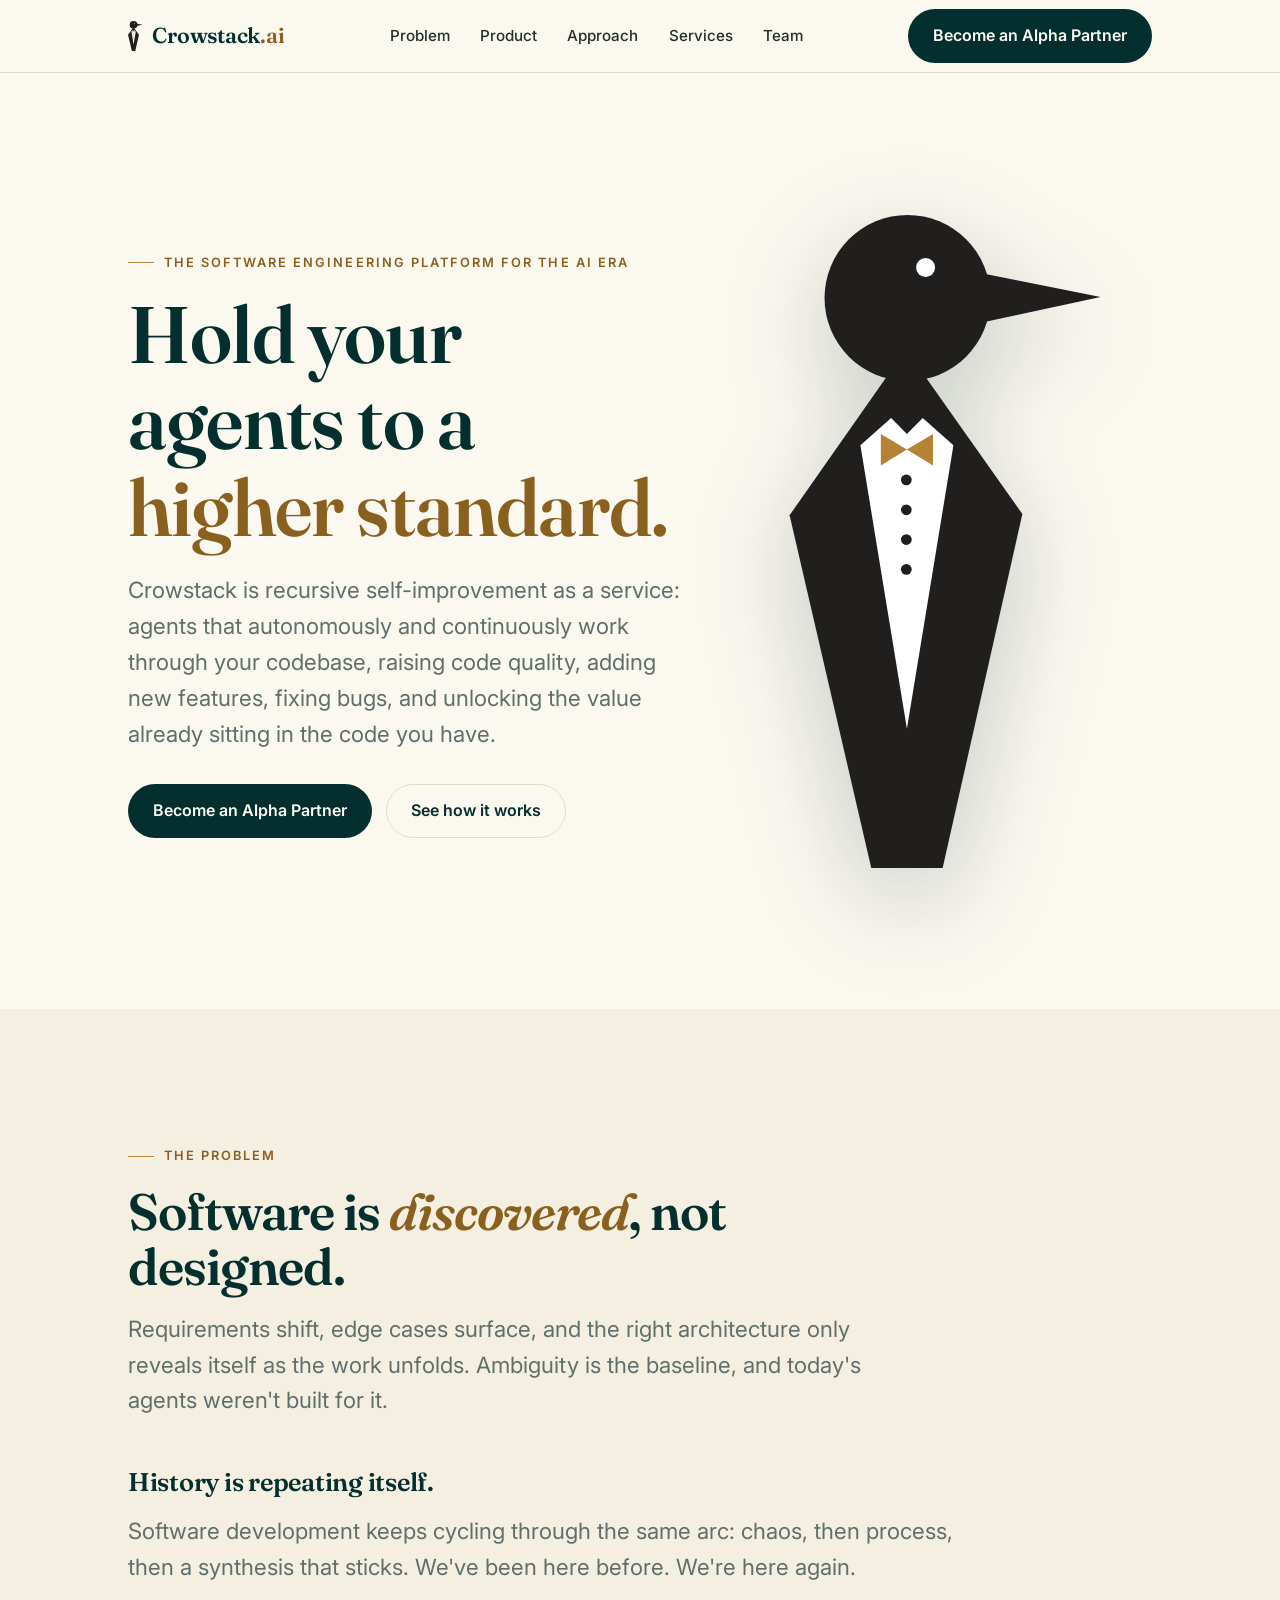
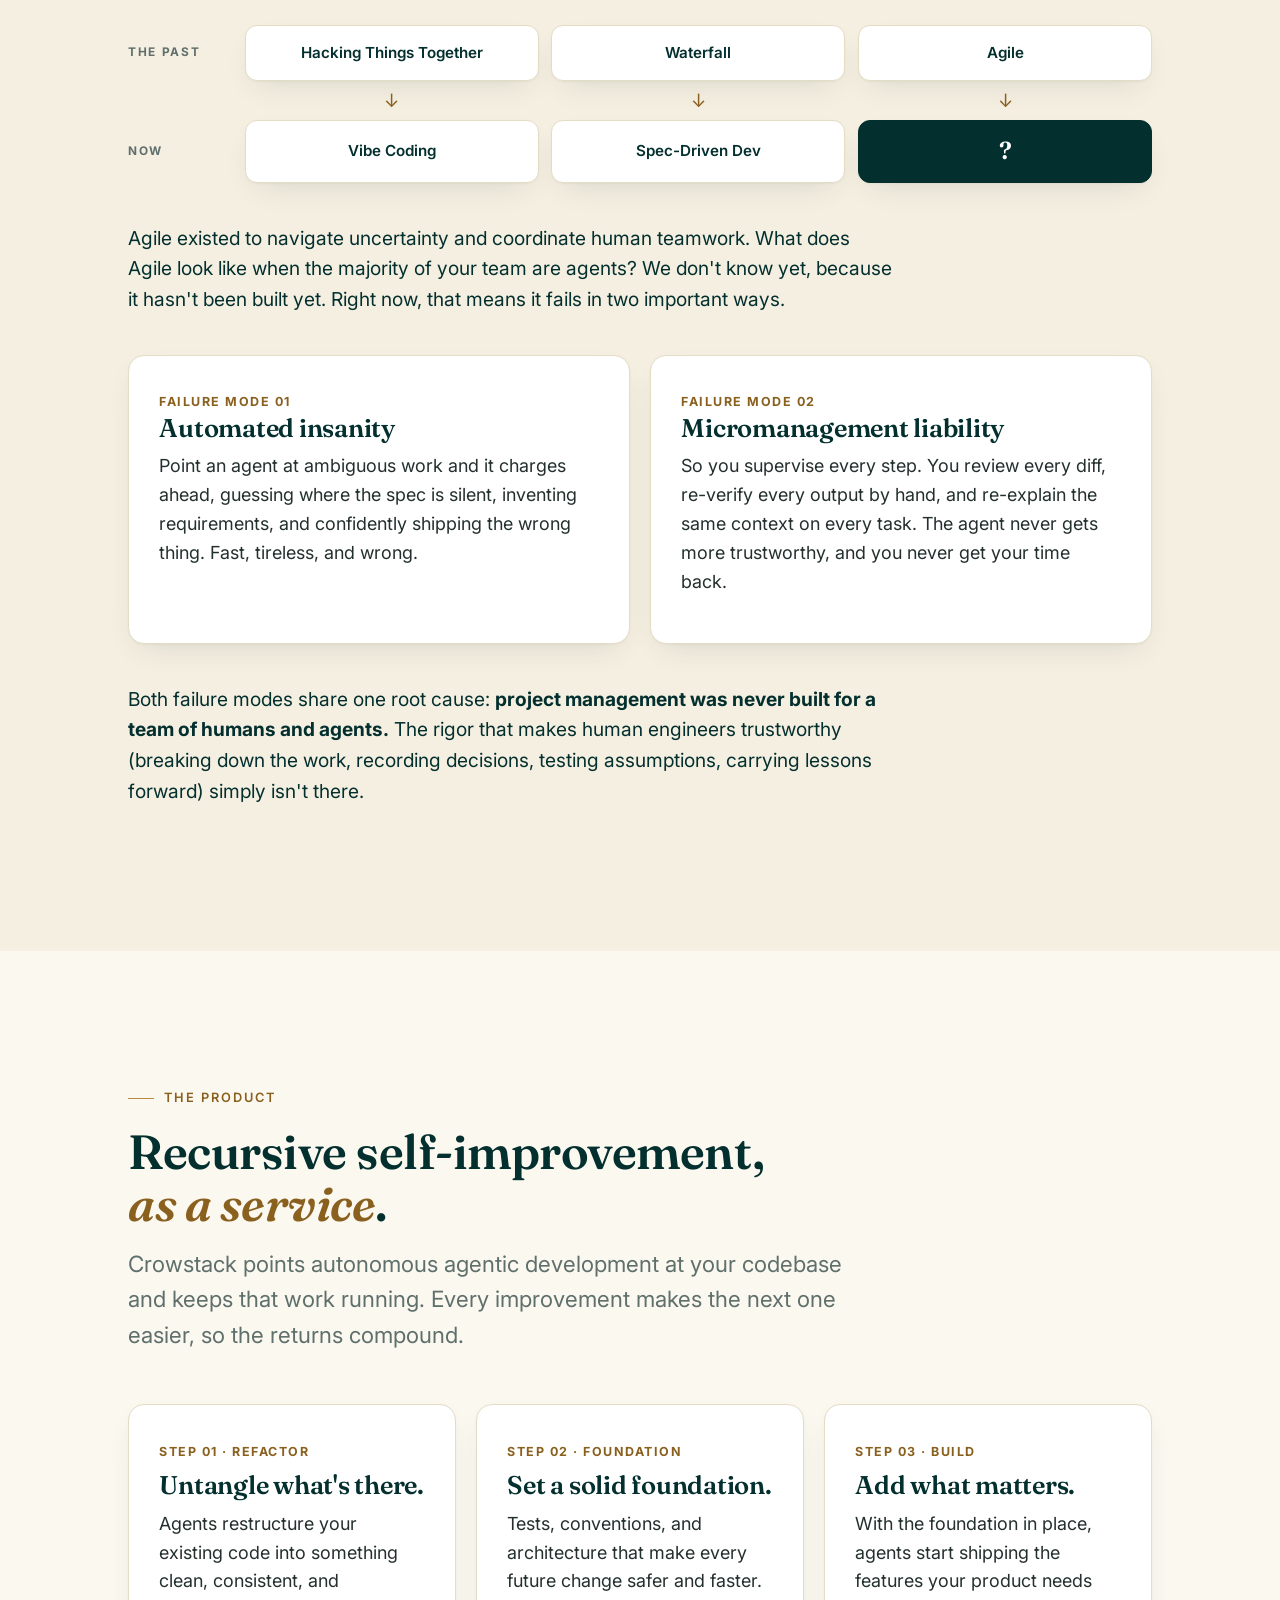
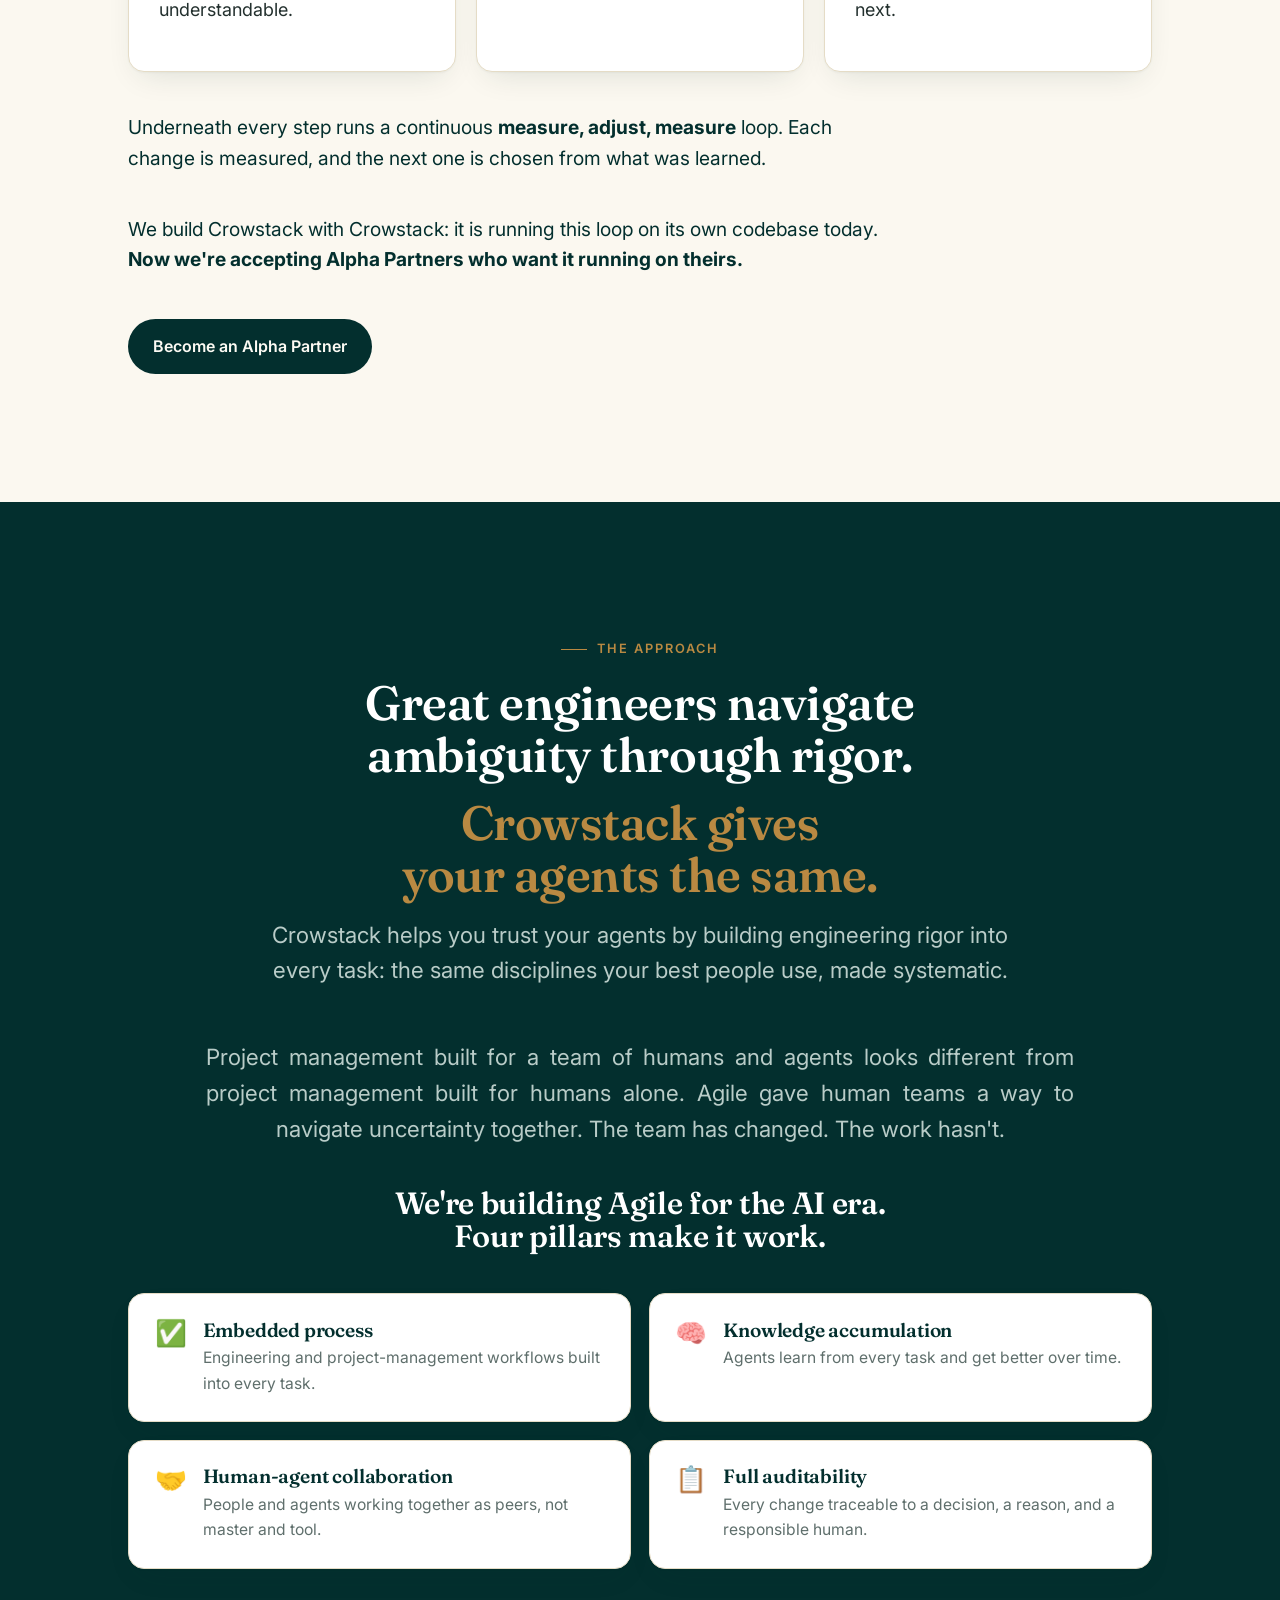
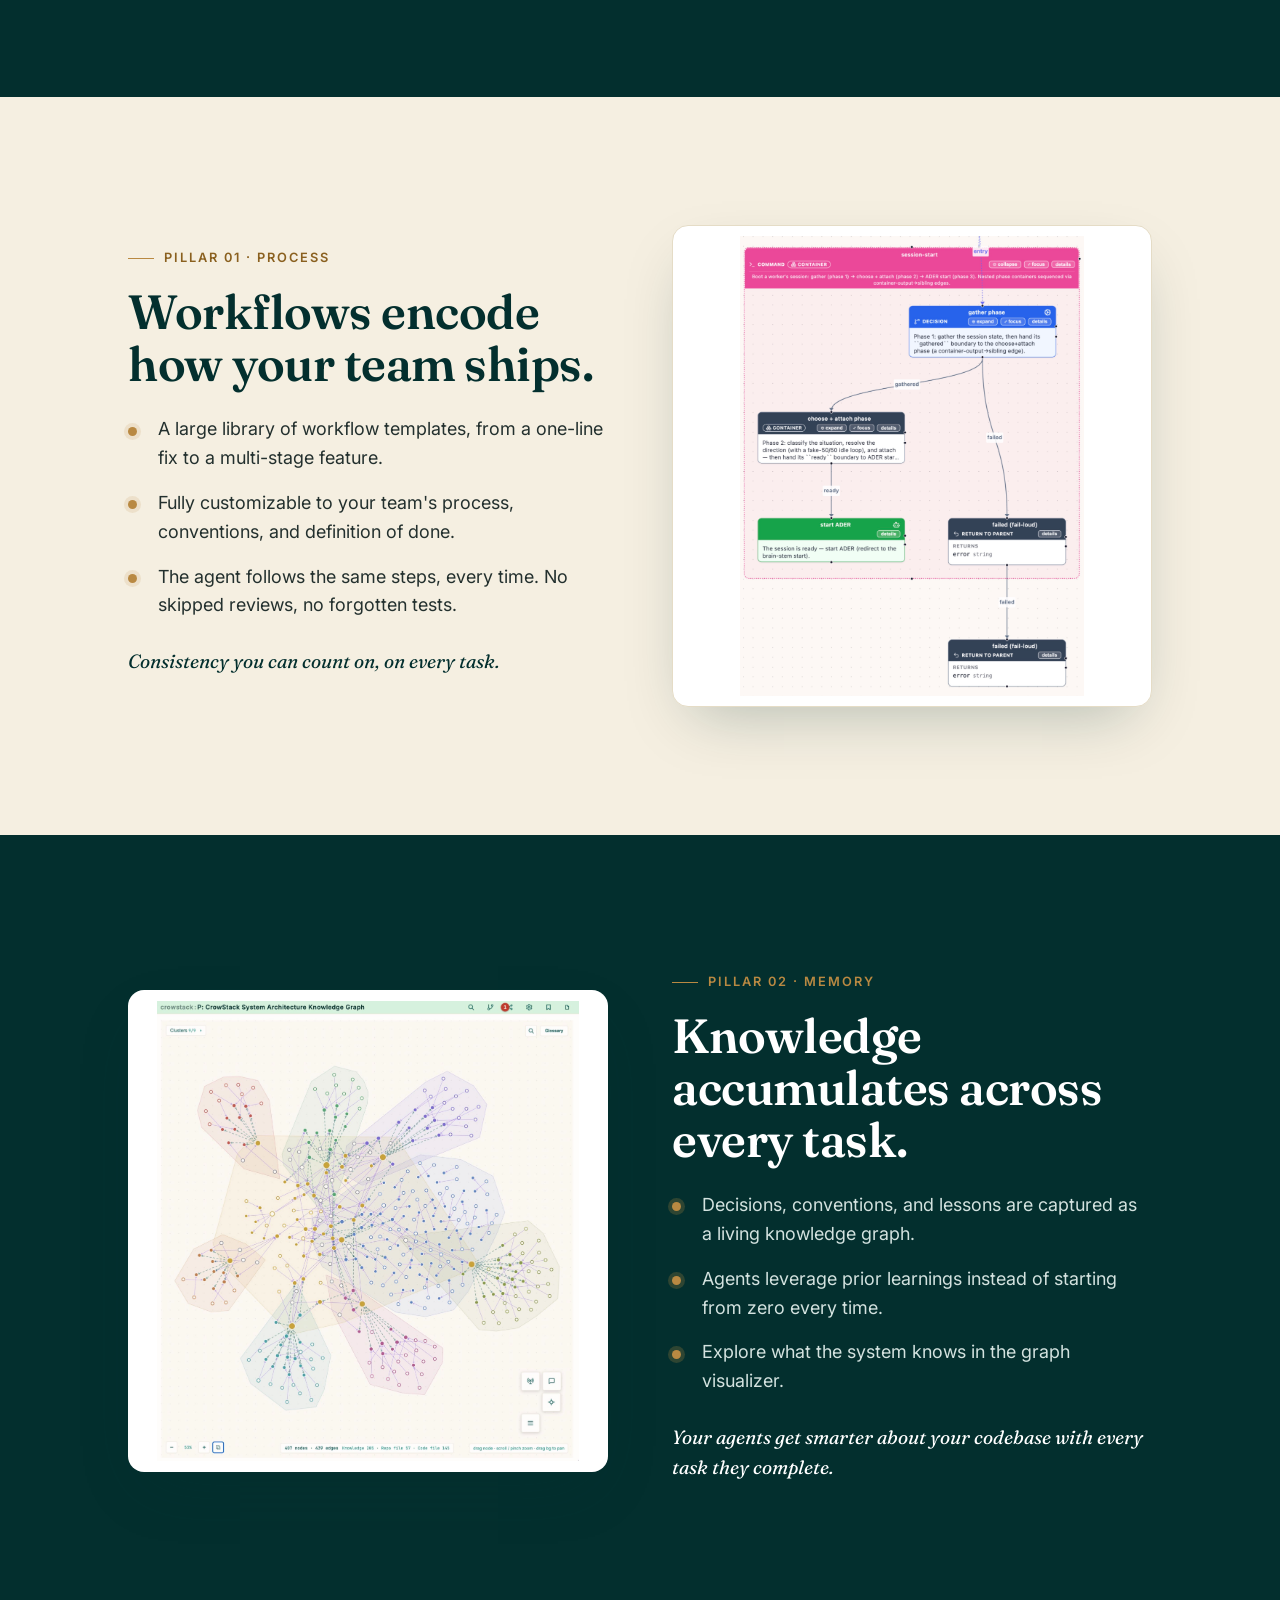
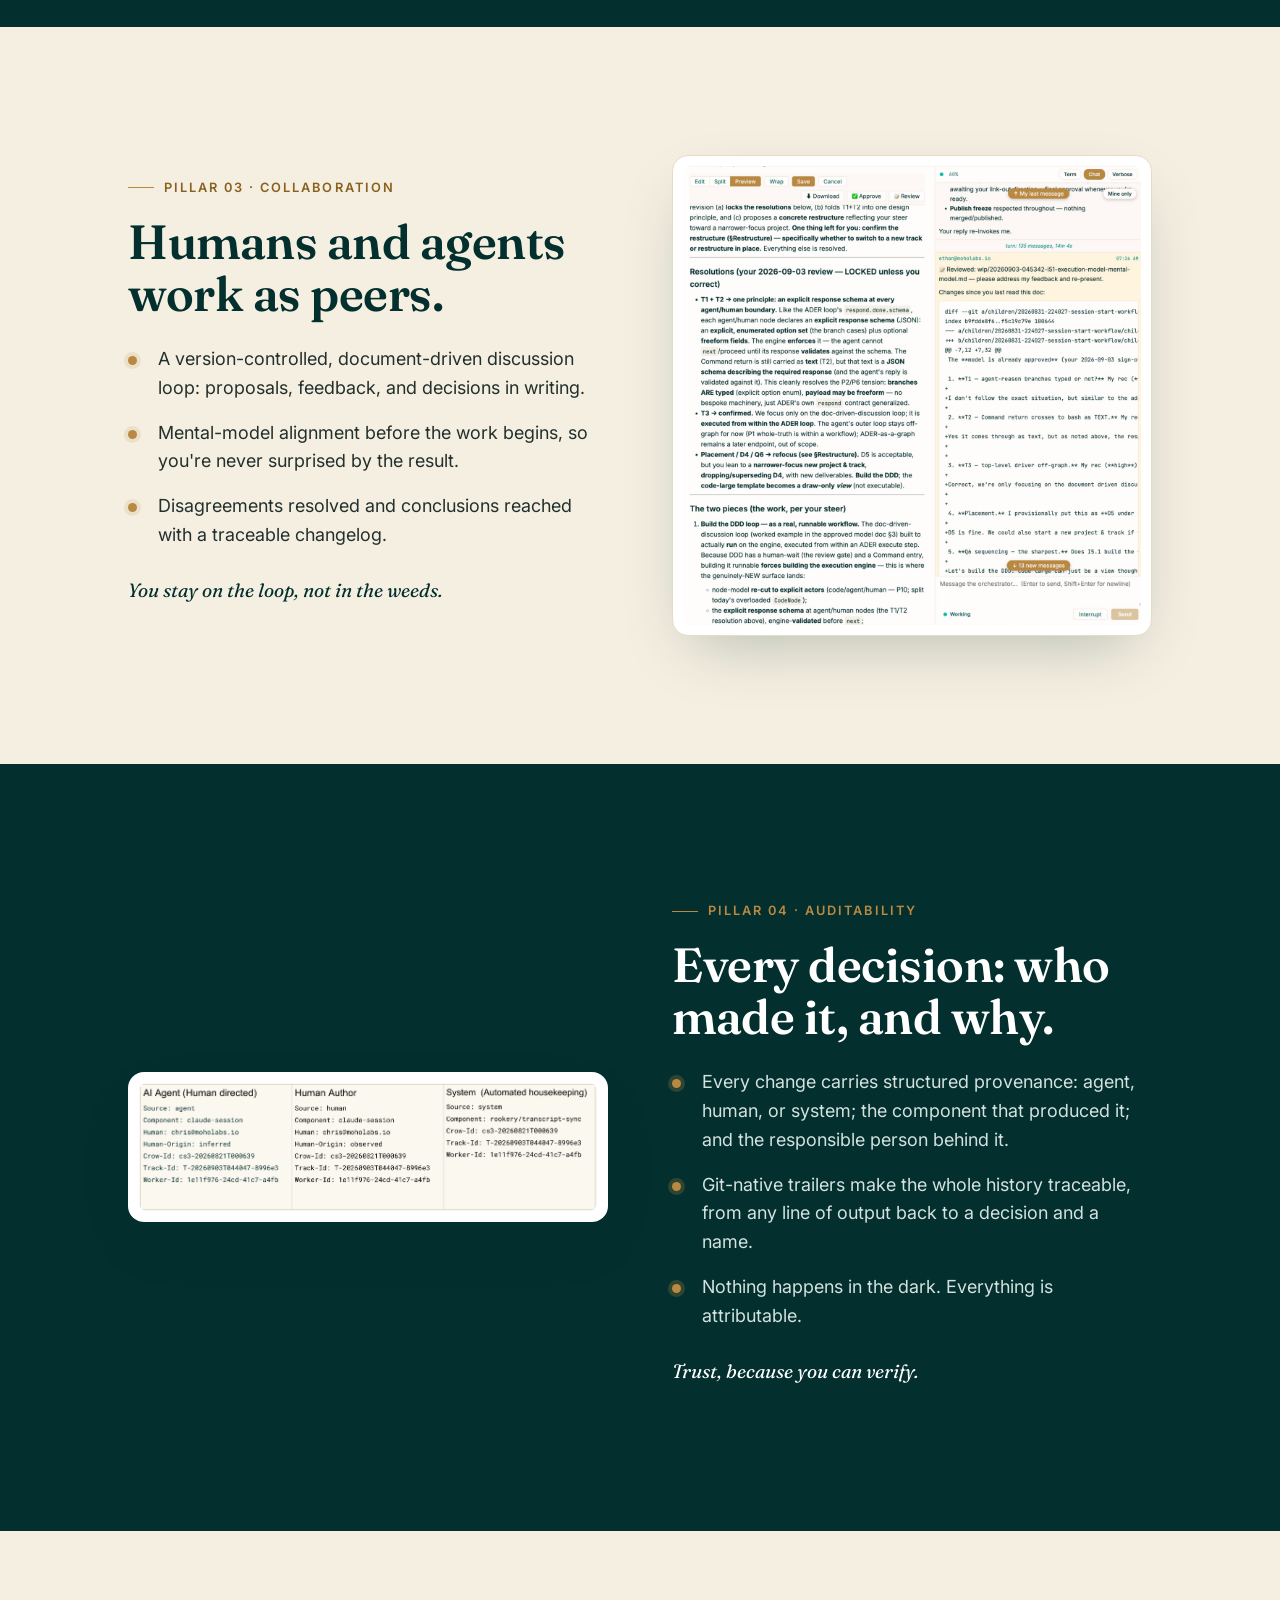
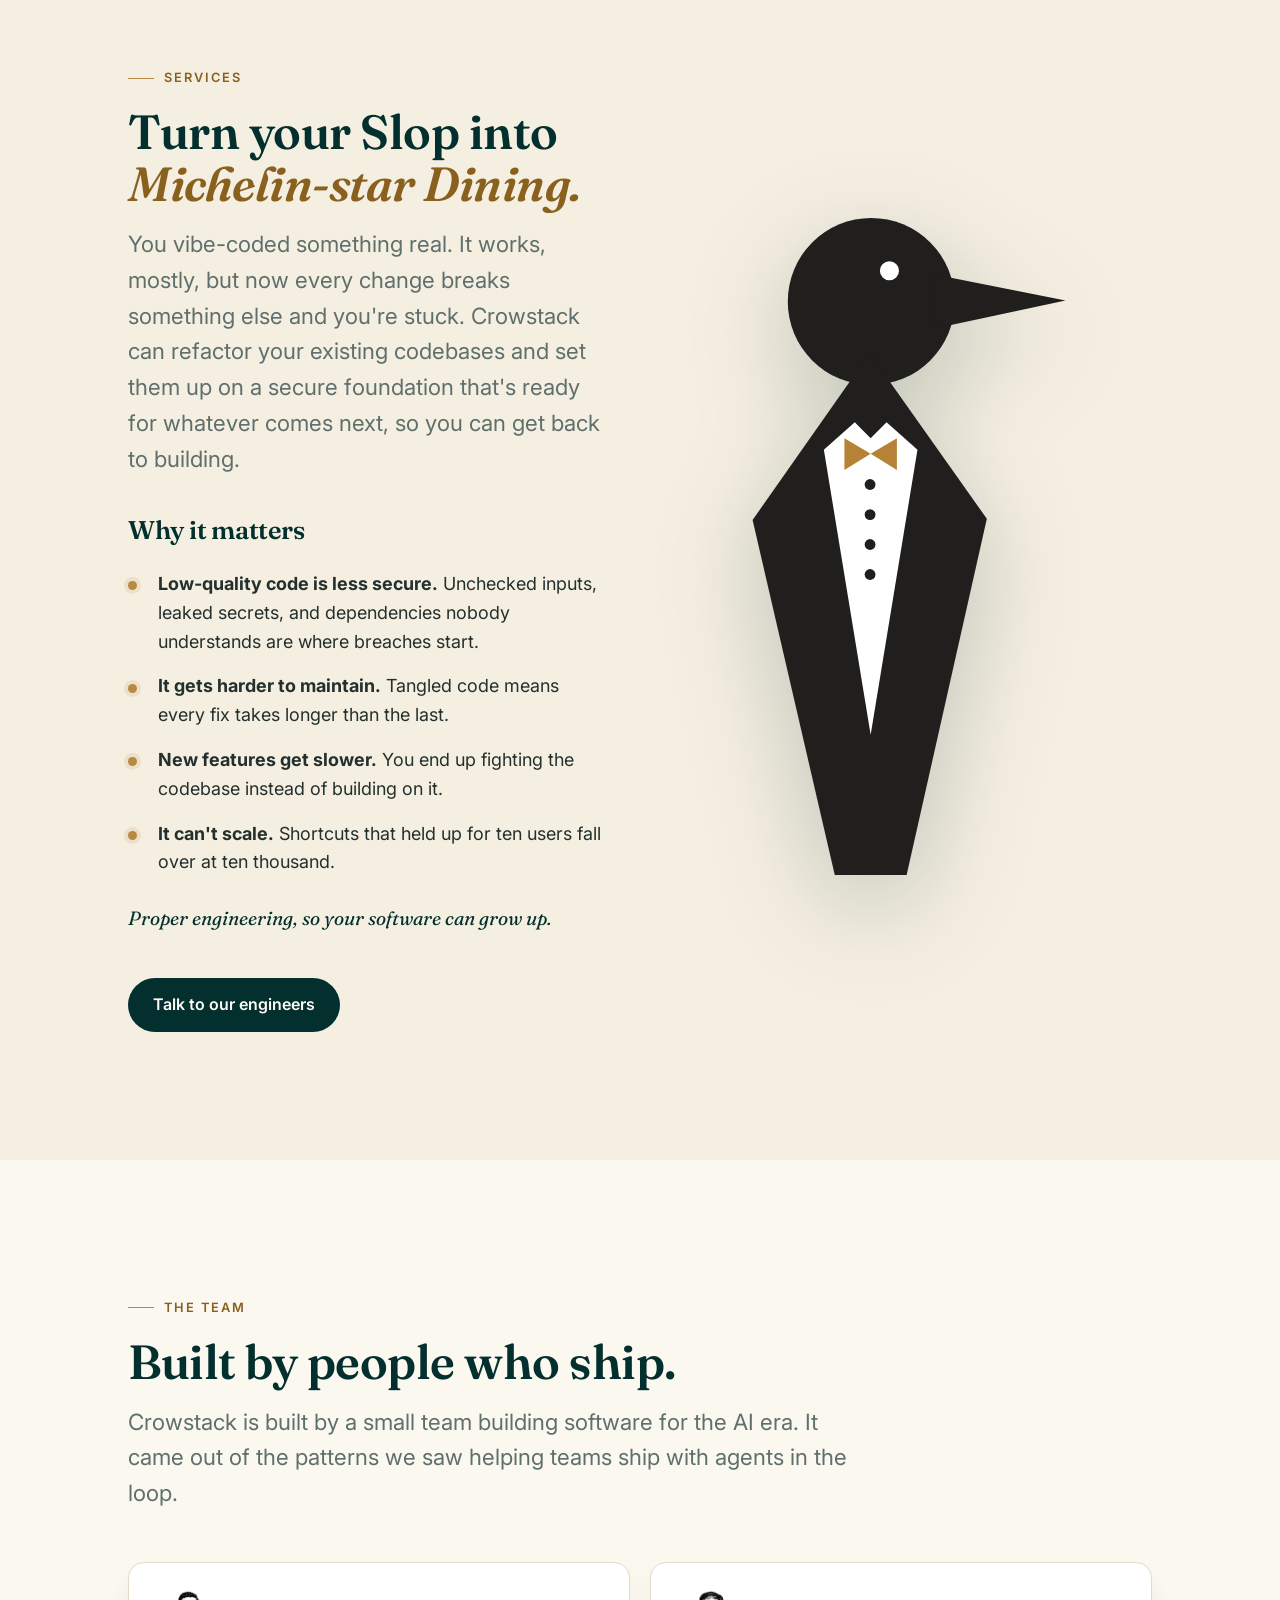
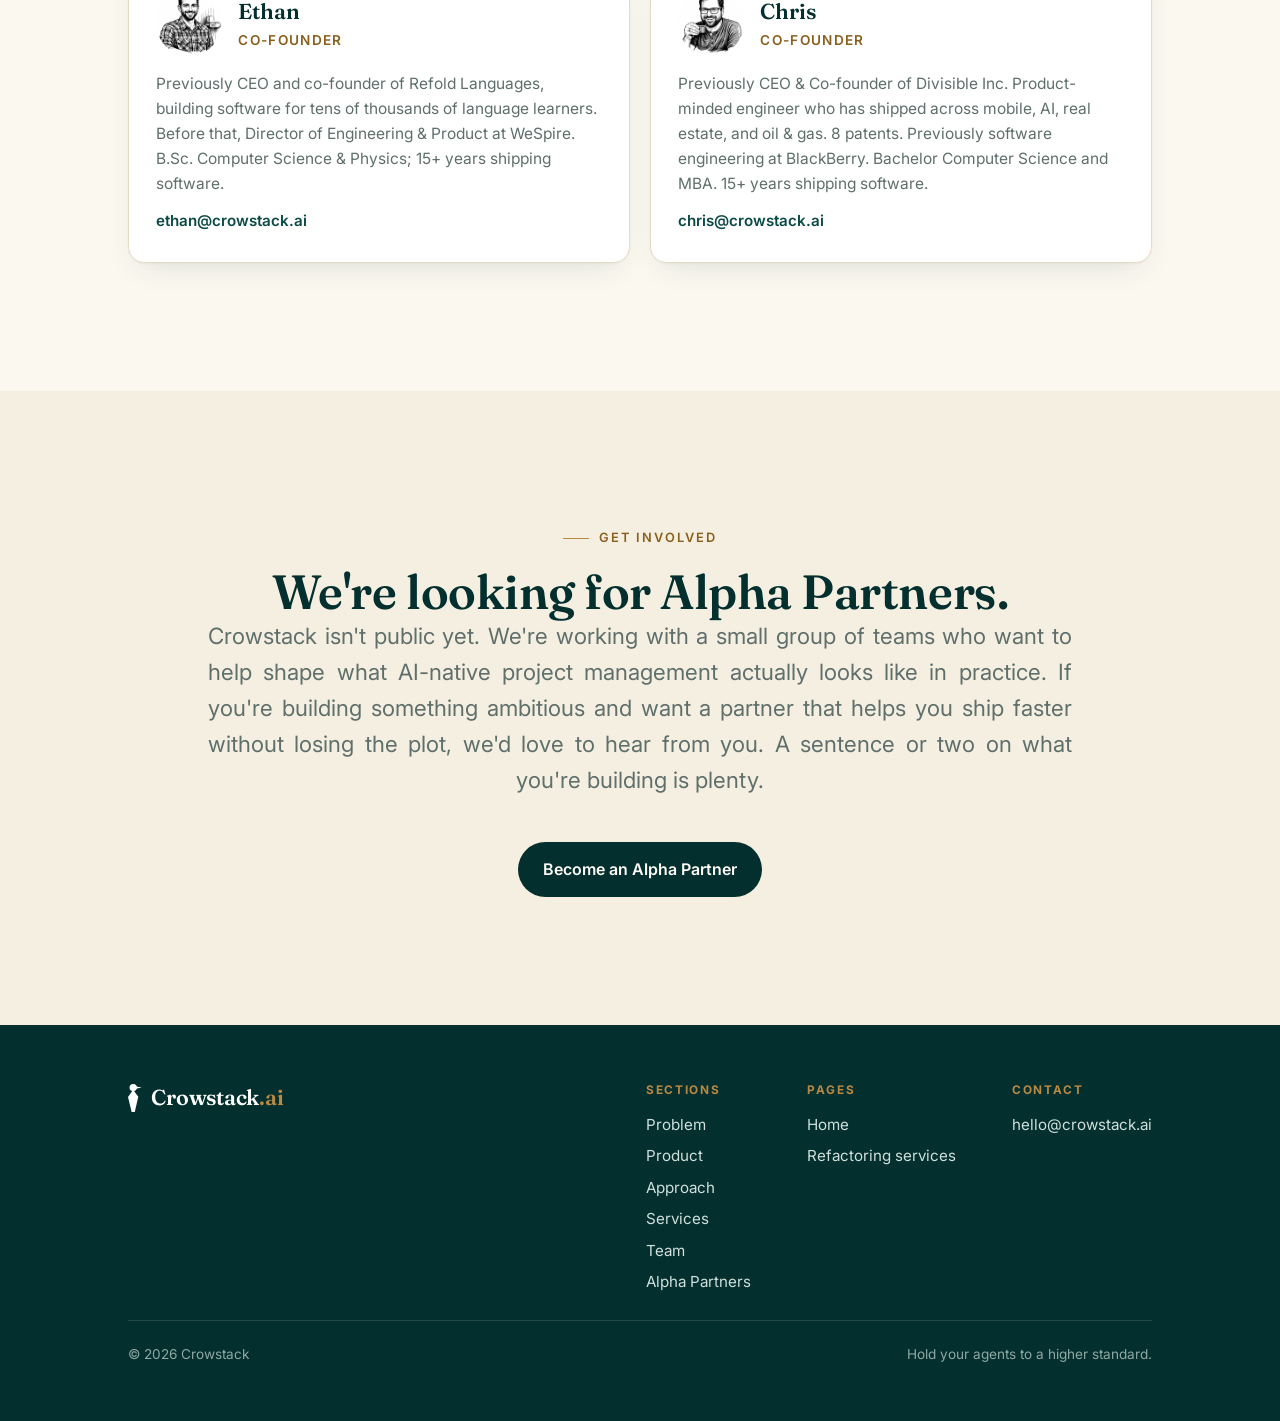
==== commit 48689afe: "/services: CTA above the bullets and tighter phone layout so Book a call is in the first screen; foo" ====
--- a/index.html
+++ b/index.html
@@ -337,7 +337,7 @@
         <div class="footer__col">
           <p class="footer__heading">Pages</p>
           <a href="/">Home</a>
-          <a href="/services/">Services</a>
+          <a href="/services/">Refactoring services</a>
         </div>
         <div class="footer__col">
           <p class="footer__heading">Contact</p>
--- a/styles.css
+++ b/styles.css
@@ -212,12 +212,11 @@
 
 /* ---------- footer ---------- */
 .footer { background: var(--ink); color: #cfe0dc; padding-block: 56px; }
-.footer__inner { display: flex; flex-wrap: wrap; gap: 1.5rem; justify-content: space-between; align-items: center; }
+.footer__inner { display: flex; flex-wrap: wrap; gap: 1.5rem; justify-content: space-between; align-items: flex-start; }
 .footer .brand { color: #fff; }
 .footer .footlogo { filter: brightness(0) invert(1); }
 .footer a { color: #cfe0dc; }
 .footer a:hover { color: var(--gold); }
-.footer__inner { align-items: flex-start; }
 .footer__sitemap { display: grid; grid-template-columns: repeat(3, auto); gap: 2rem 3.5rem; }
 .footer__col { display: flex; flex-direction: column; gap: .45rem; font-size: .95rem; }
 .footer__heading { margin: 0 0 .35rem; font-size: .74rem; font-weight: 700; letter-spacing: .14em; text-transform: uppercase; color: var(--gold); }
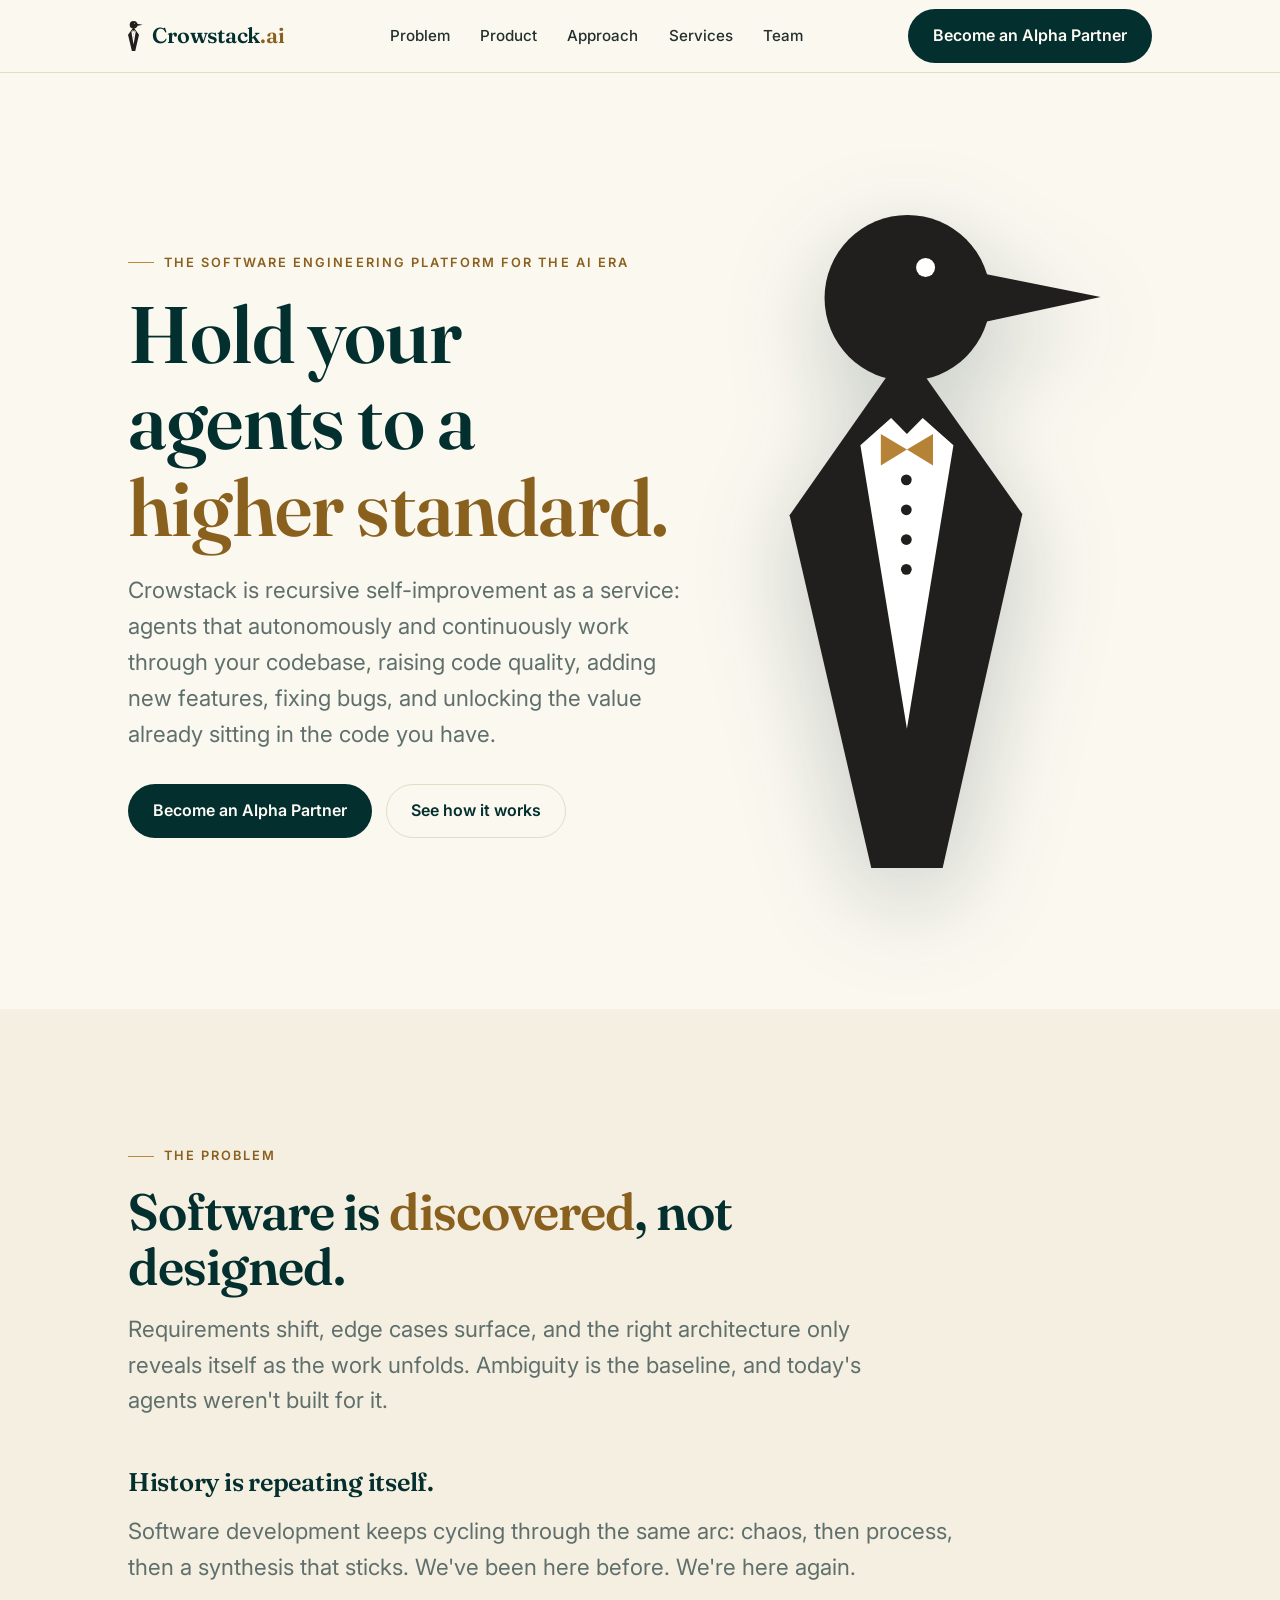
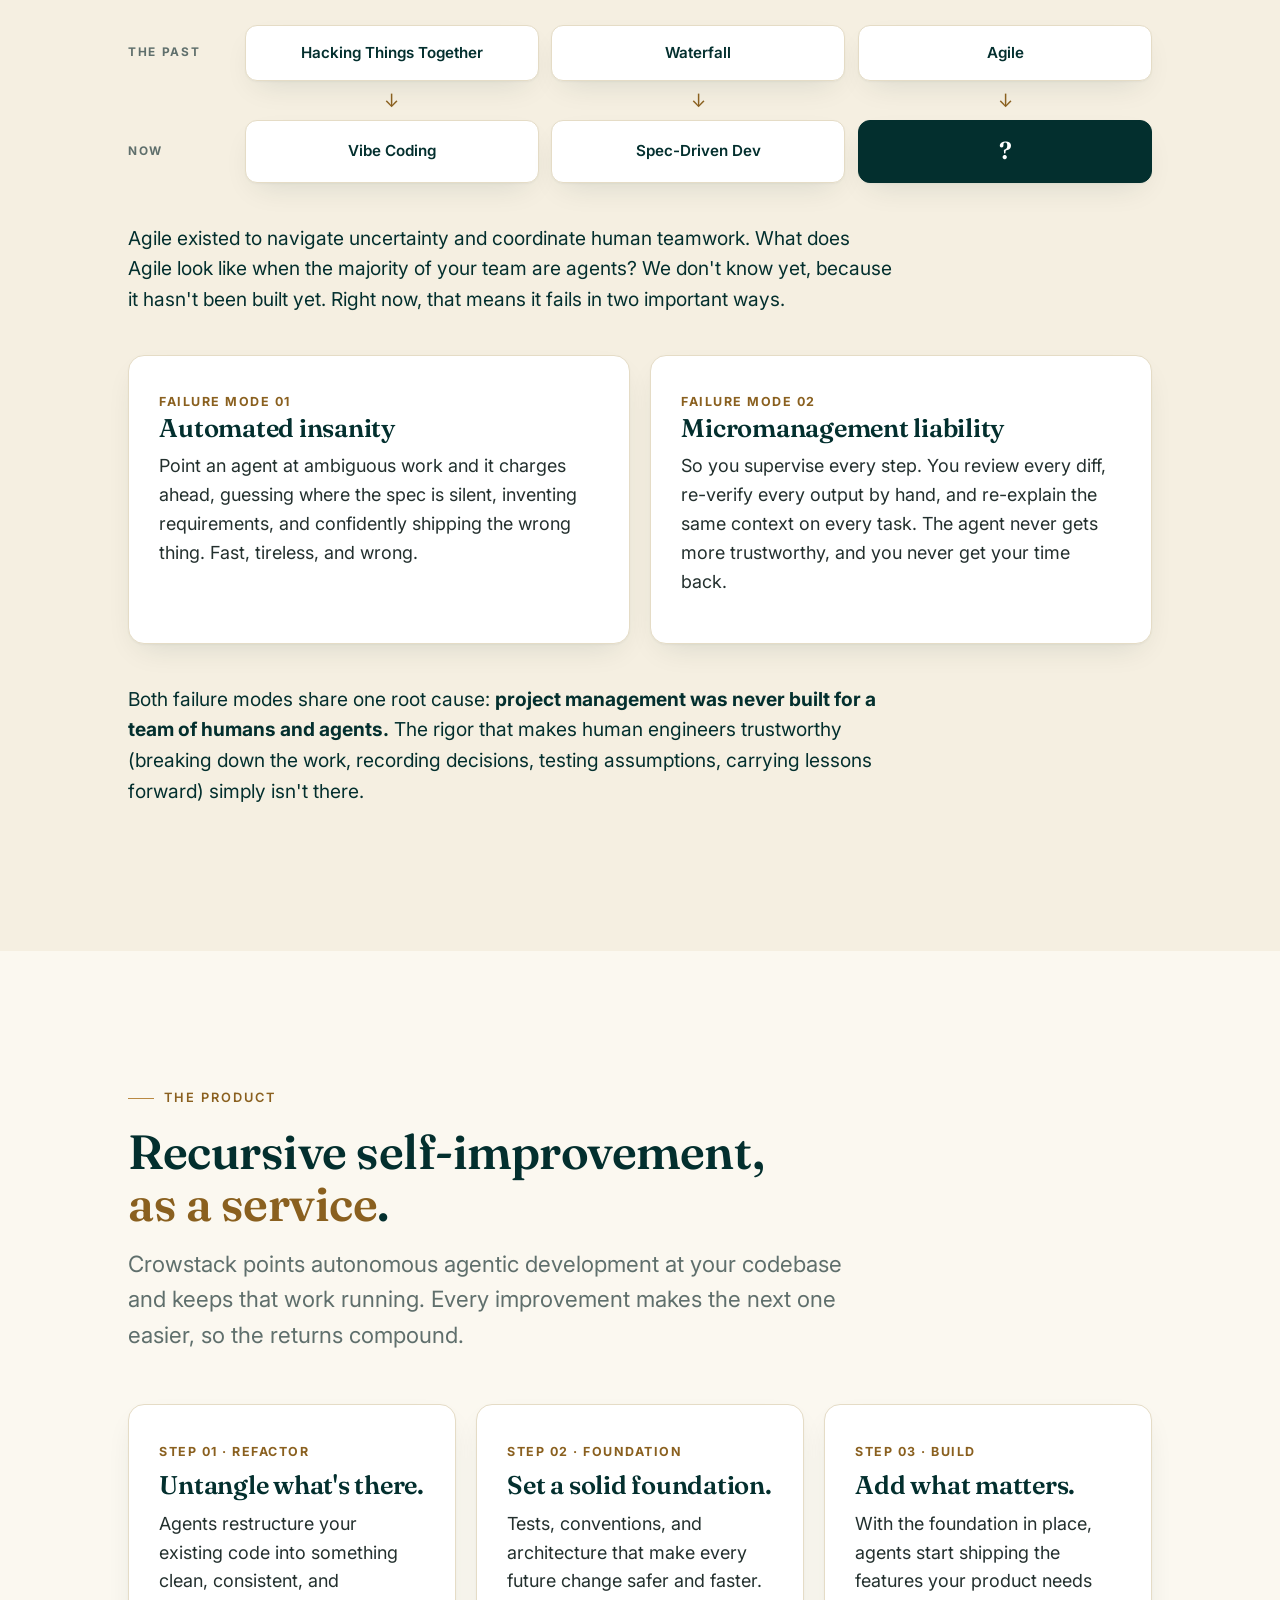
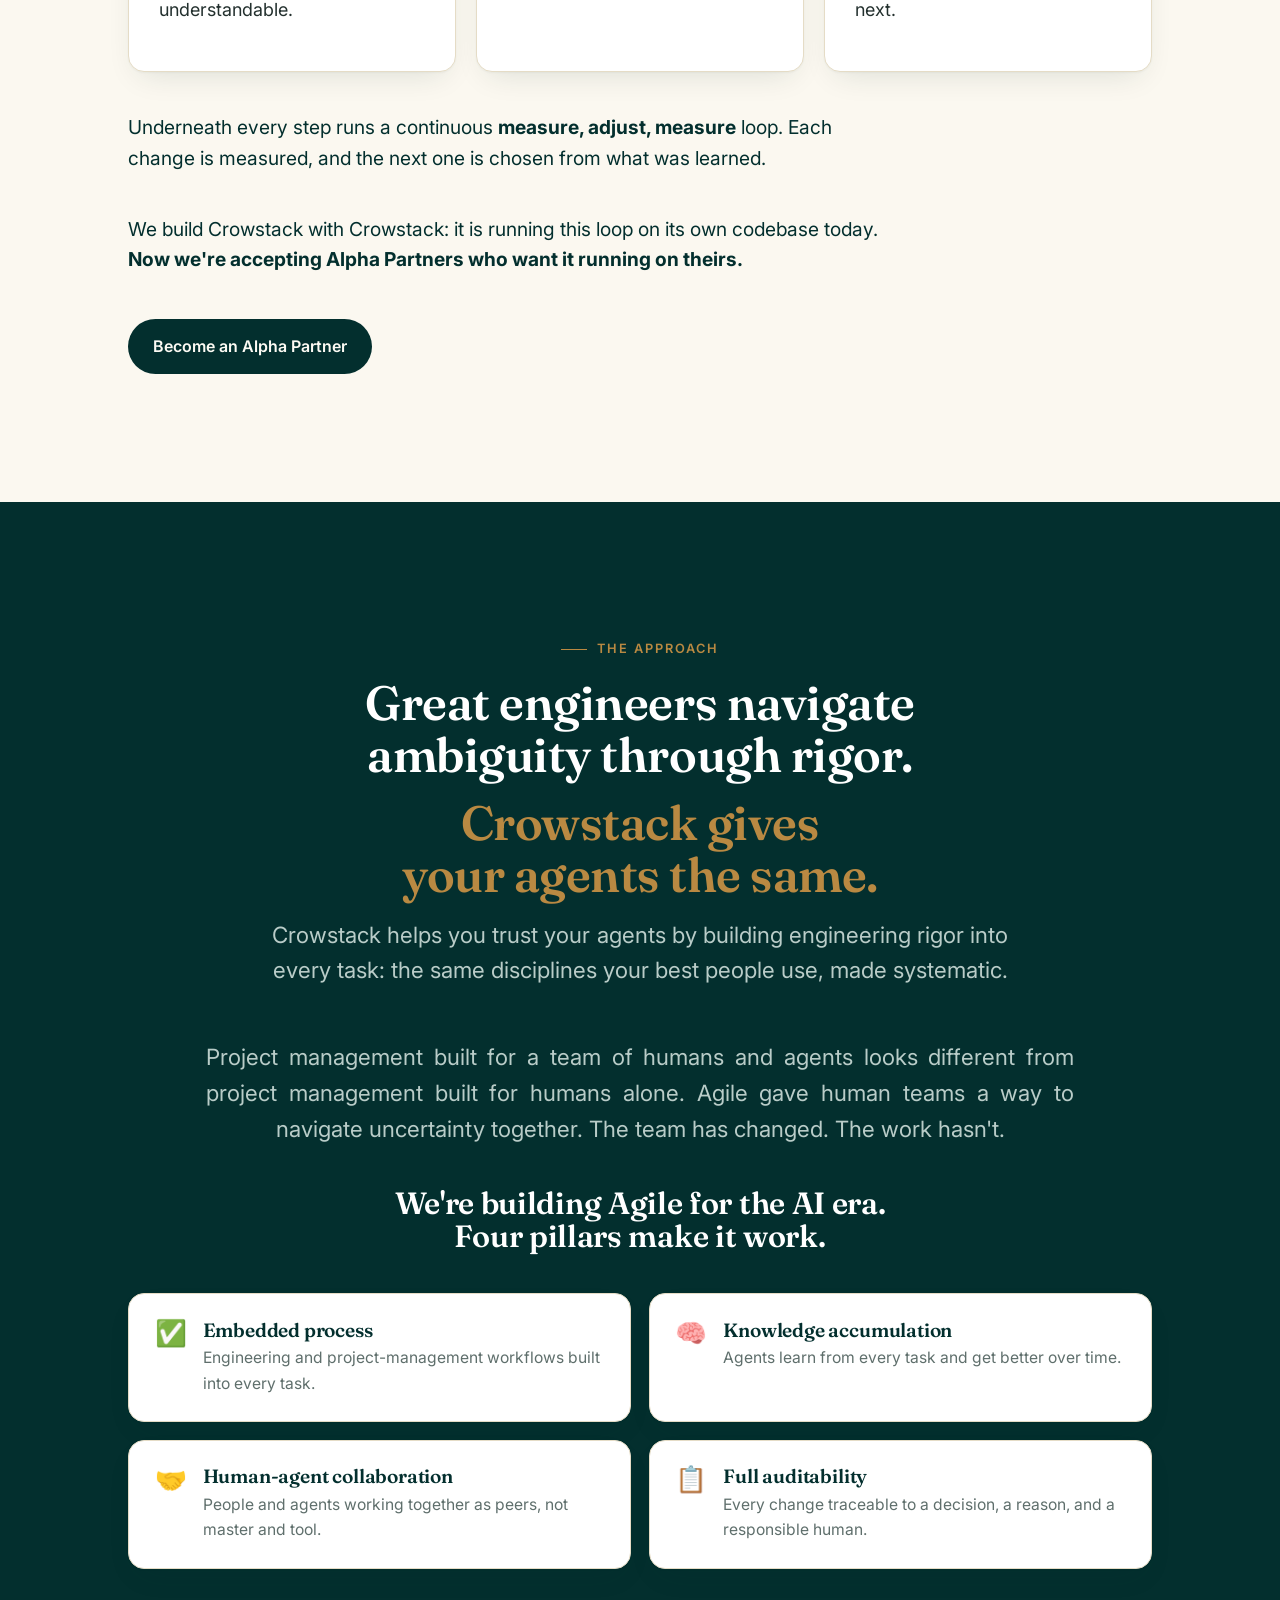
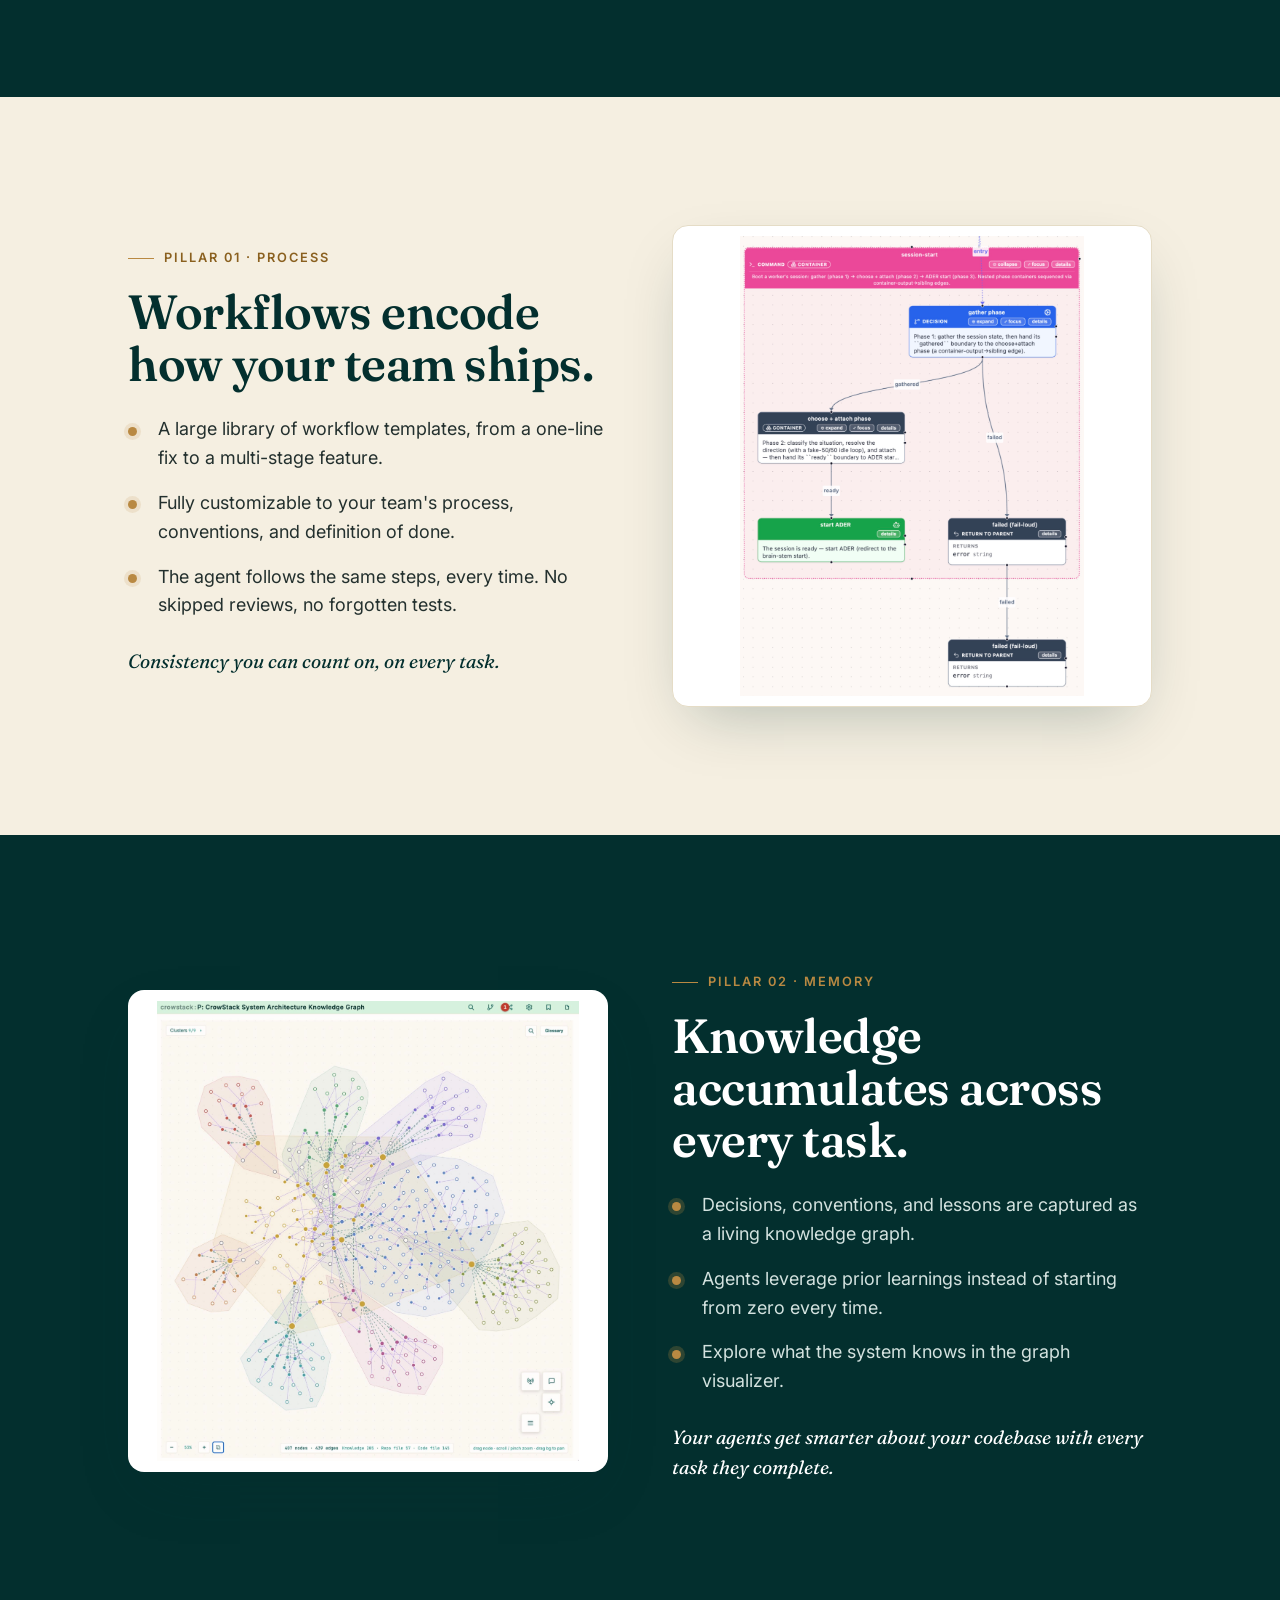
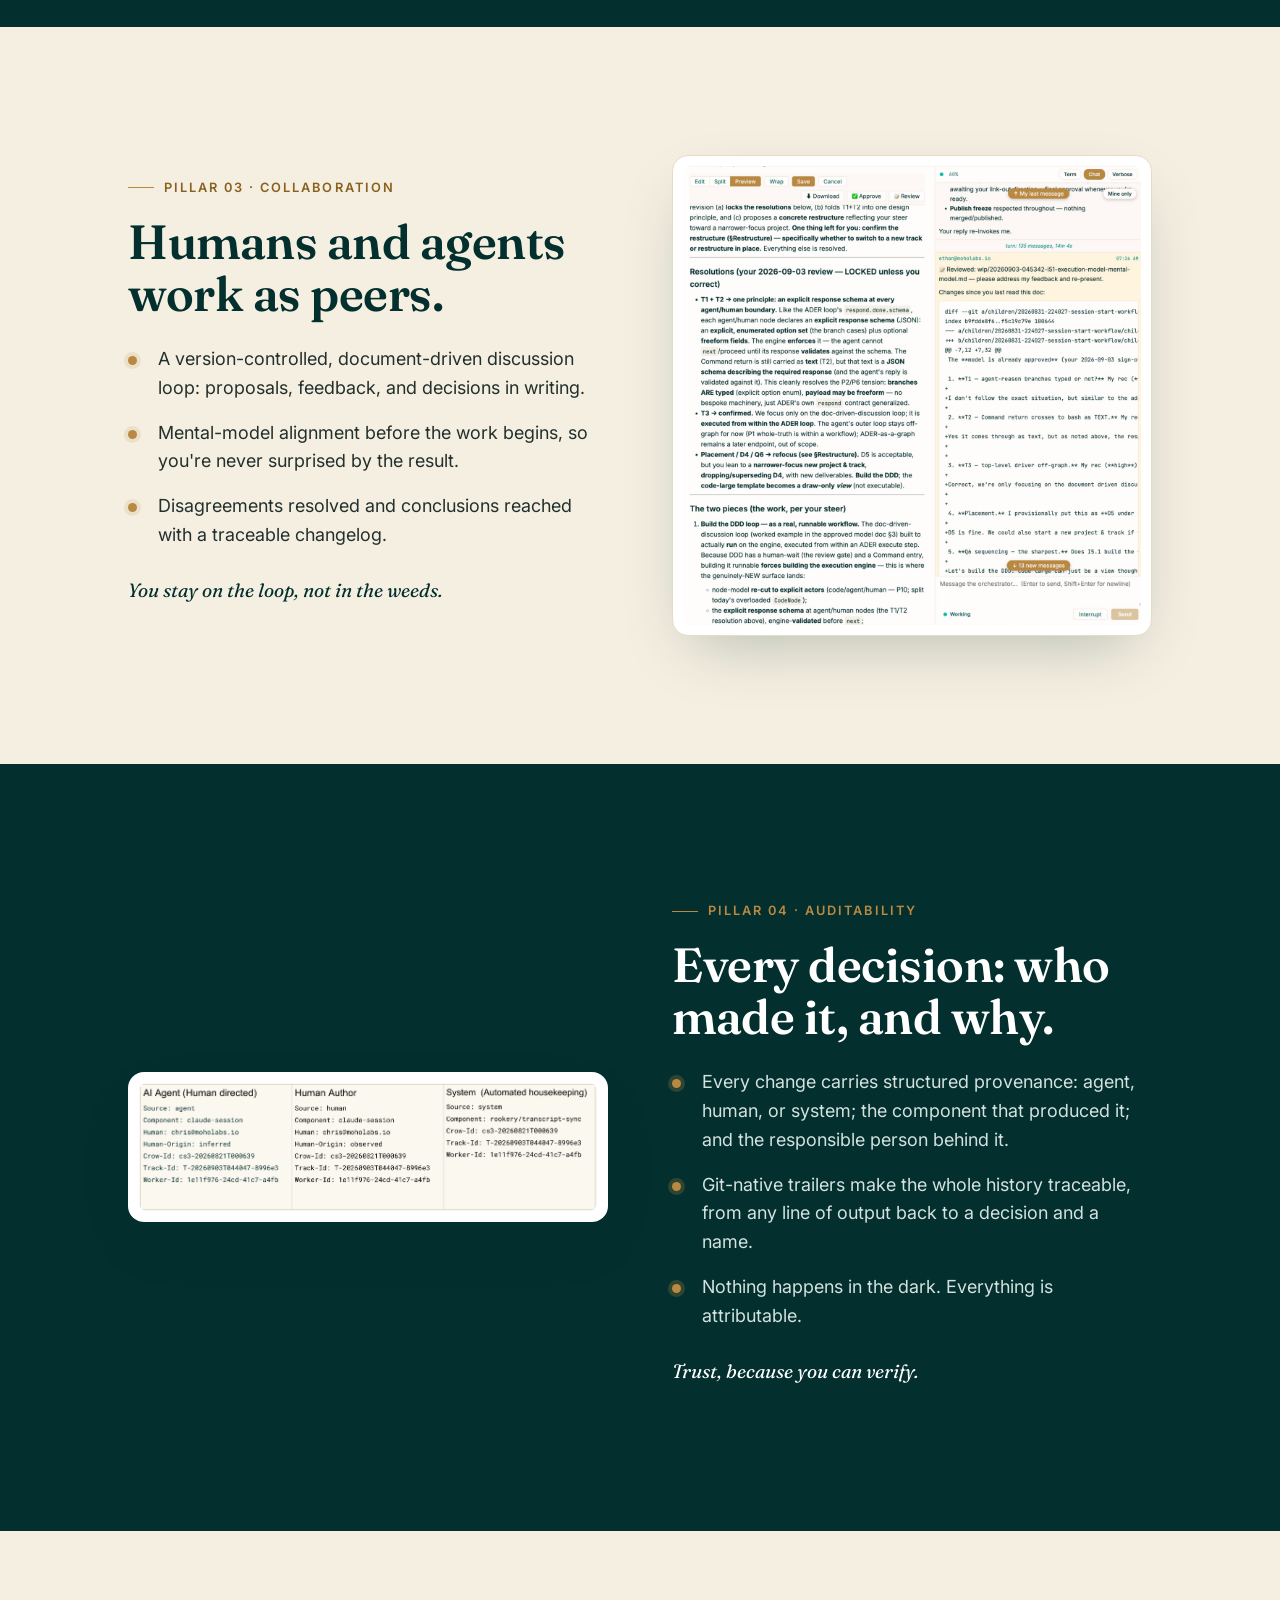
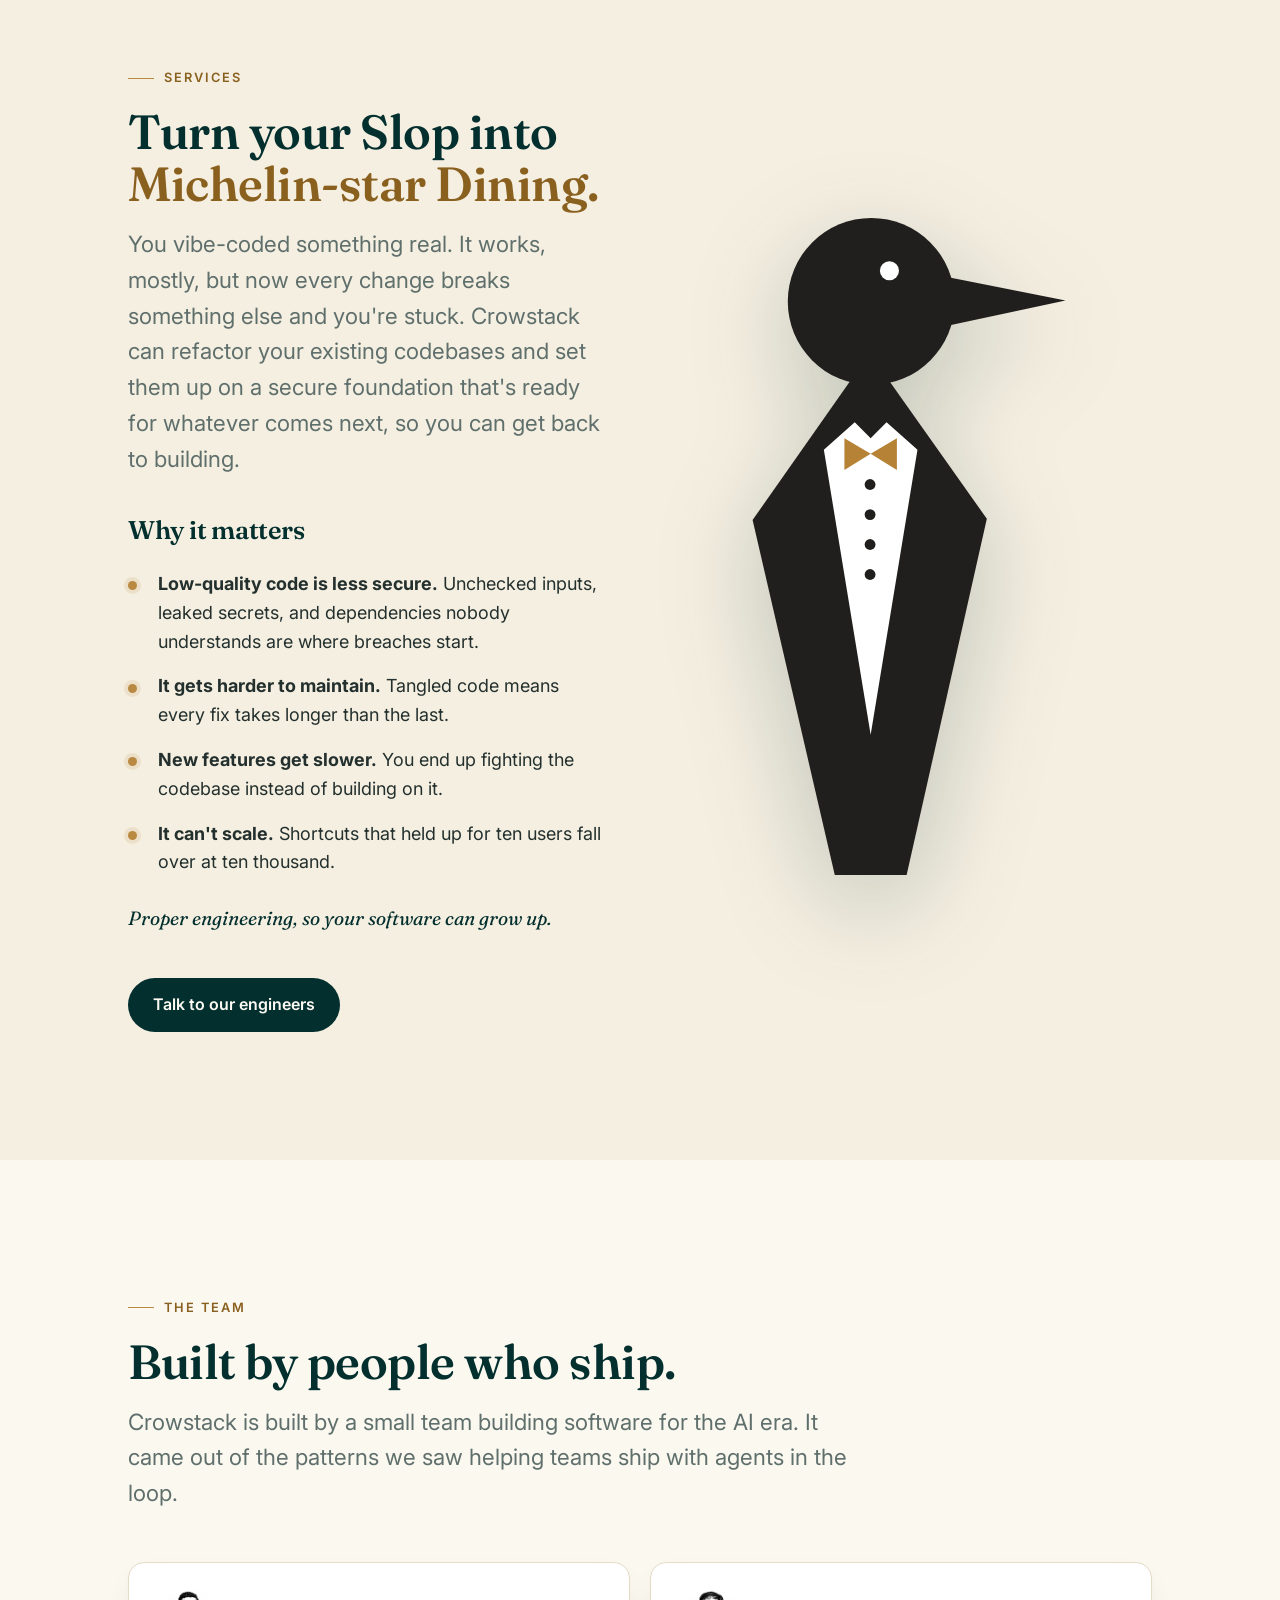
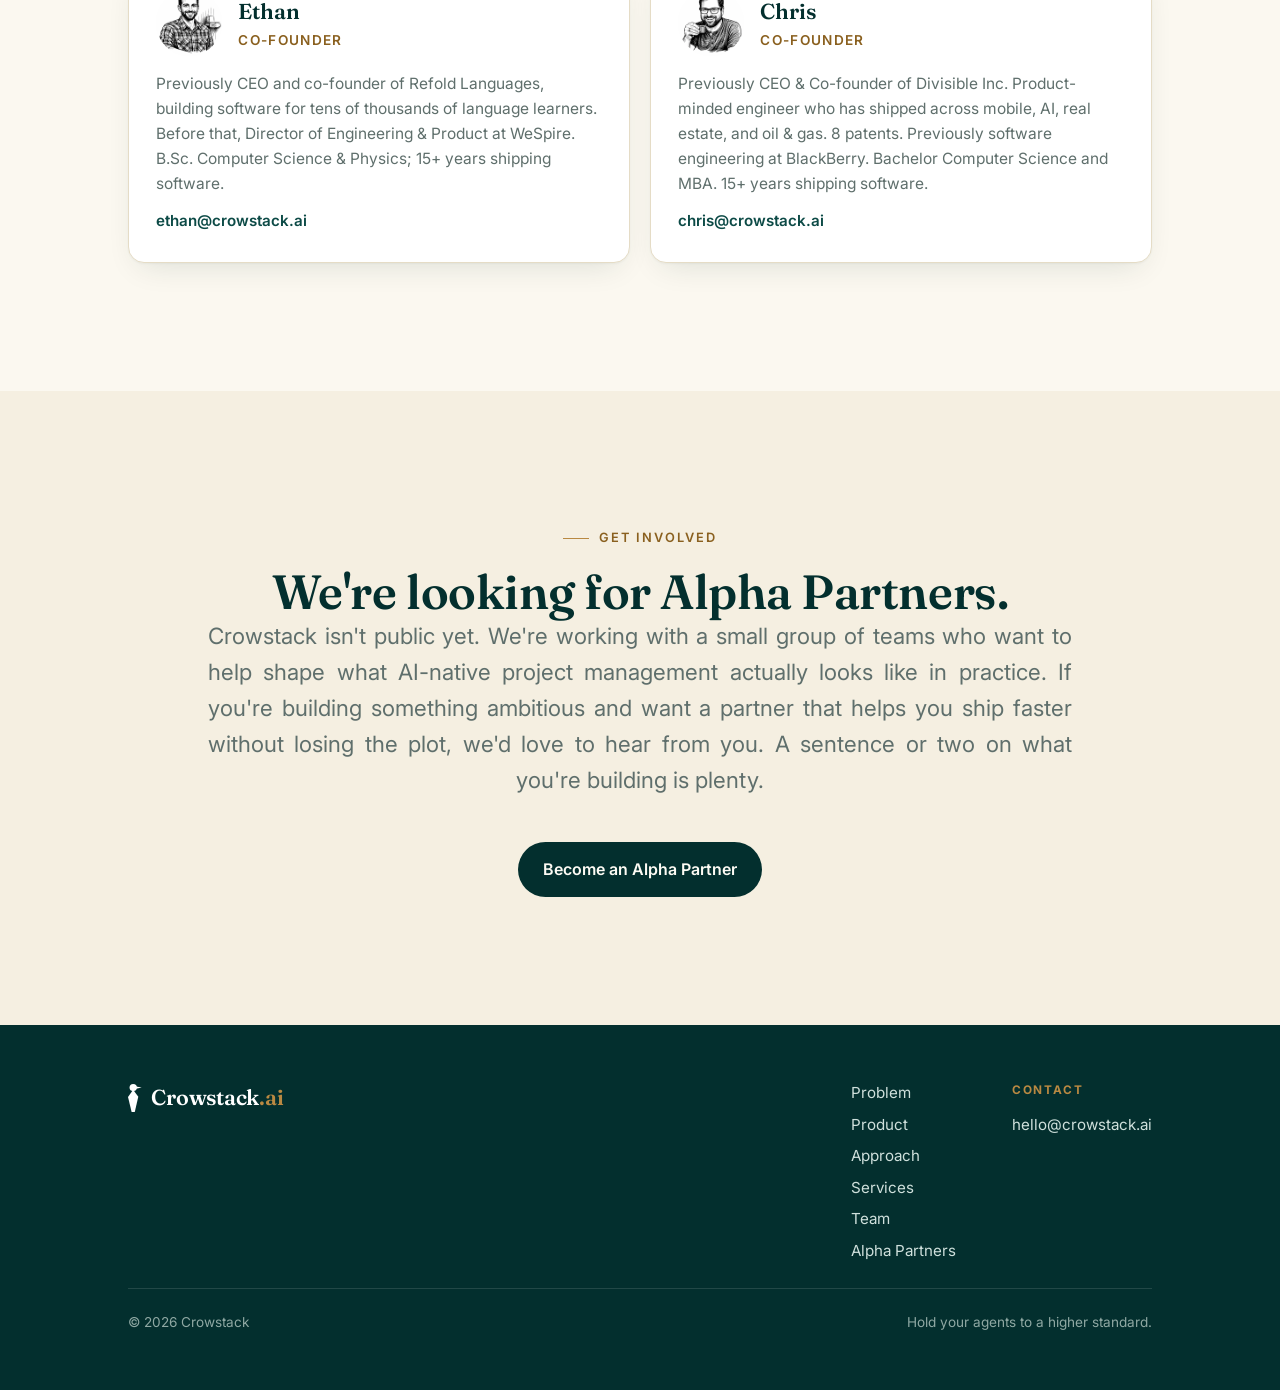
==== commit 4e766125: "footer: section links (no heading) + Contact only, Pages column dropped; gold highlights no longer i" ====
--- a/index.html
+++ b/index.html
@@ -9,7 +9,7 @@
 <link rel="preconnect" href="https://fonts.googleapis.com">
 <link rel="preconnect" href="https://fonts.gstatic.com" crossorigin>
 <link href="https://fonts.googleapis.com/css2?family=Fraunces:ital,opsz,wght@0,9..144,400..700;1,9..144,400..600&family=Inter:wght@400;500;600;700&display=swap" rel="stylesheet">
-<link rel="stylesheet" href="styles.css?v=20261102-2">
+<link rel="stylesheet" href="styles.css?v=20261102-3">
 </head>
 <body>
 
@@ -254,7 +254,7 @@
     <div class="container pillar__grid">
       <div class="pillar__copy">
         <p class="eyebrow">Services</p>
-        <h2 class="h2">Turn your Slop into <span class="accent-gold accent-italic">Michelin-star Dining.</span></h2>
+        <h2 class="h2">Turn your Slop into <span class="accent-gold">Michelin-star Dining.</span></h2>
         <p class="lede services__lede">You vibe-coded something real. It works, mostly, but now every change breaks something else and you're stuck. Crowstack can refactor your existing codebases and set them up on a secure foundation that's ready for whatever comes next, so you can get back to building.</p>
         <h3 class="h3 services__why">Why it matters</h3>
         <ul class="pillar__list">
@@ -326,7 +326,6 @@
       <a class="brand" href="/"><img class="footlogo" src="/assets/crowstack-crow-gold-tie.svg" alt="" style="height:28px"><span>Crowstack<span style="color:var(--gold)">.ai</span></span></a>
       <nav class="footer__sitemap" aria-label="Sitemap">
         <div class="footer__col">
-          <p class="footer__heading">Sections</p>
           <a href="/#problem">Problem</a>
           <a href="/#product">Product</a>
           <a href="/#approach">Approach</a>
@@ -335,11 +334,6 @@
           <a href="/#alpha">Alpha Partners</a>
         </div>
         <div class="footer__col">
-          <p class="footer__heading">Pages</p>
-          <a href="/">Home</a>
-          <a href="/services/">Refactoring services</a>
-        </div>
-        <div class="footer__col">
           <p class="footer__heading">Contact</p>
           <a href="mailto:hello@crowstack.ai">hello@crowstack.ai</a>
         </div>
--- a/styles.css
+++ b/styles.css
@@ -80,8 +80,7 @@
 .section--ink .accent-gold { color: var(--gold); }
 
 .accent-gold { color: var(--gold-deep); }
-.accent { color: var(--gold-deep); font-style: italic; }
-.accent-italic { font-style: italic; }
+.accent { color: var(--gold-deep); }
 .approach-line2 { display: inline-block; margin-top: var(--space-sm); }
 
 /* ---------- buttons ---------- */
@@ -217,7 +216,7 @@
 .footer .footlogo { filter: brightness(0) invert(1); }
 .footer a { color: #cfe0dc; }
 .footer a:hover { color: var(--gold); }
-.footer__sitemap { display: grid; grid-template-columns: repeat(3, auto); gap: 2rem 3.5rem; }
+.footer__sitemap { display: grid; grid-template-columns: repeat(2, auto); gap: 2rem 3.5rem; }
 .footer__col { display: flex; flex-direction: column; gap: .45rem; font-size: .95rem; }
 .footer__heading { margin: 0 0 .35rem; font-size: .74rem; font-weight: 700; letter-spacing: .14em; text-transform: uppercase; color: var(--gold); }
 @media (max-width: 640px) { .footer__sitemap { grid-template-columns: 1fr 1fr; } }
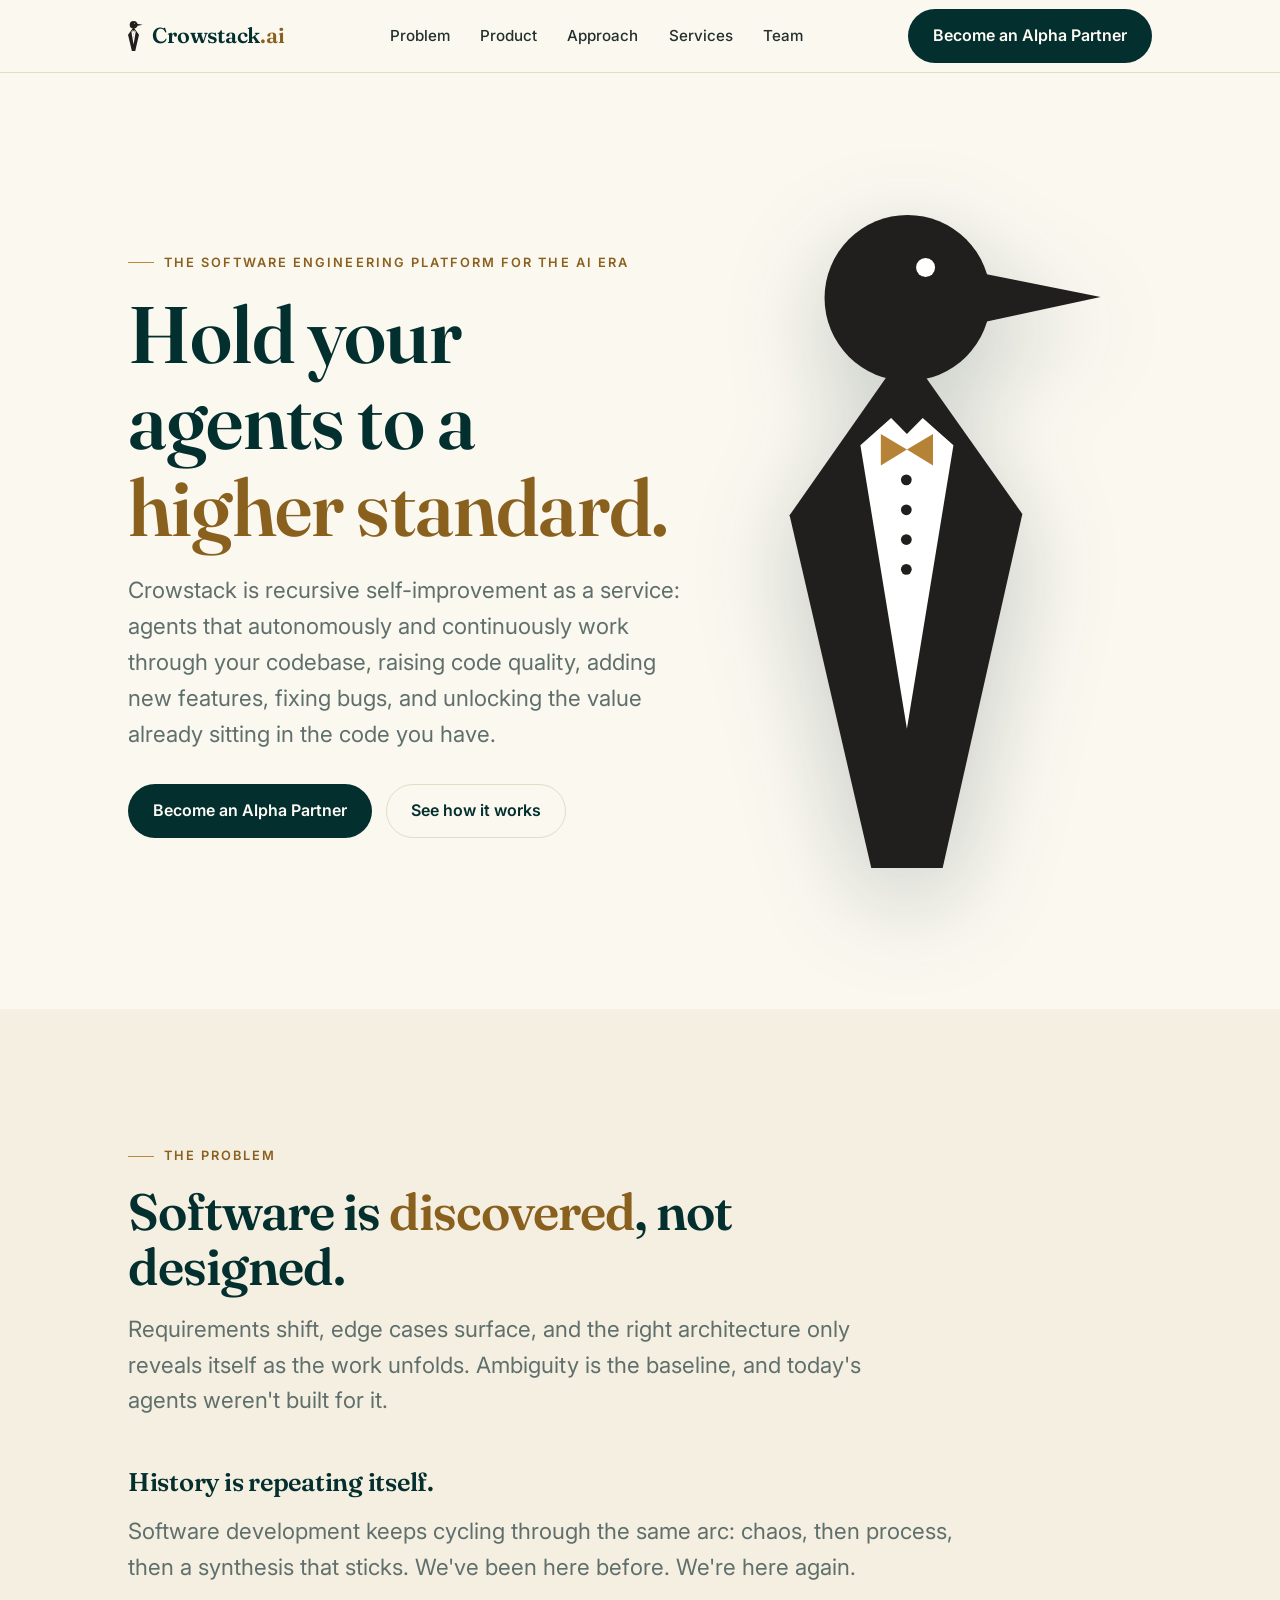
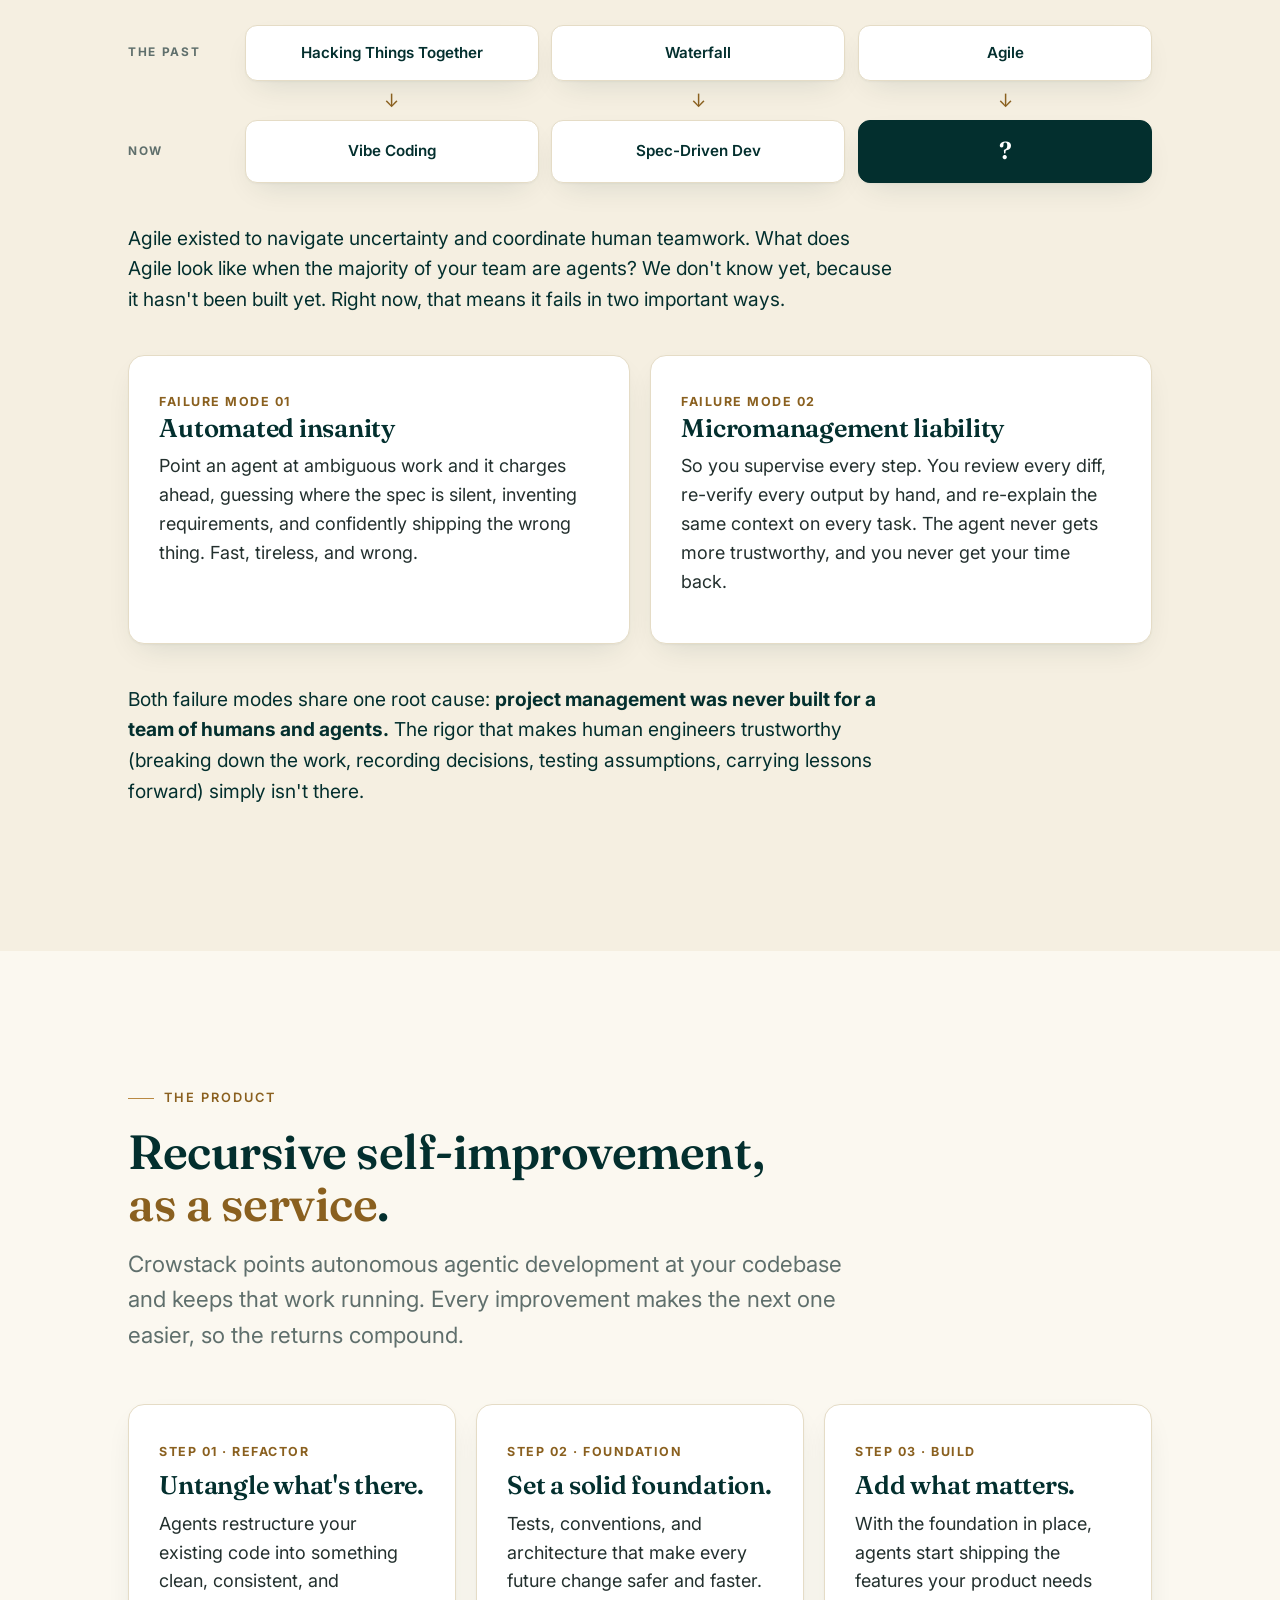
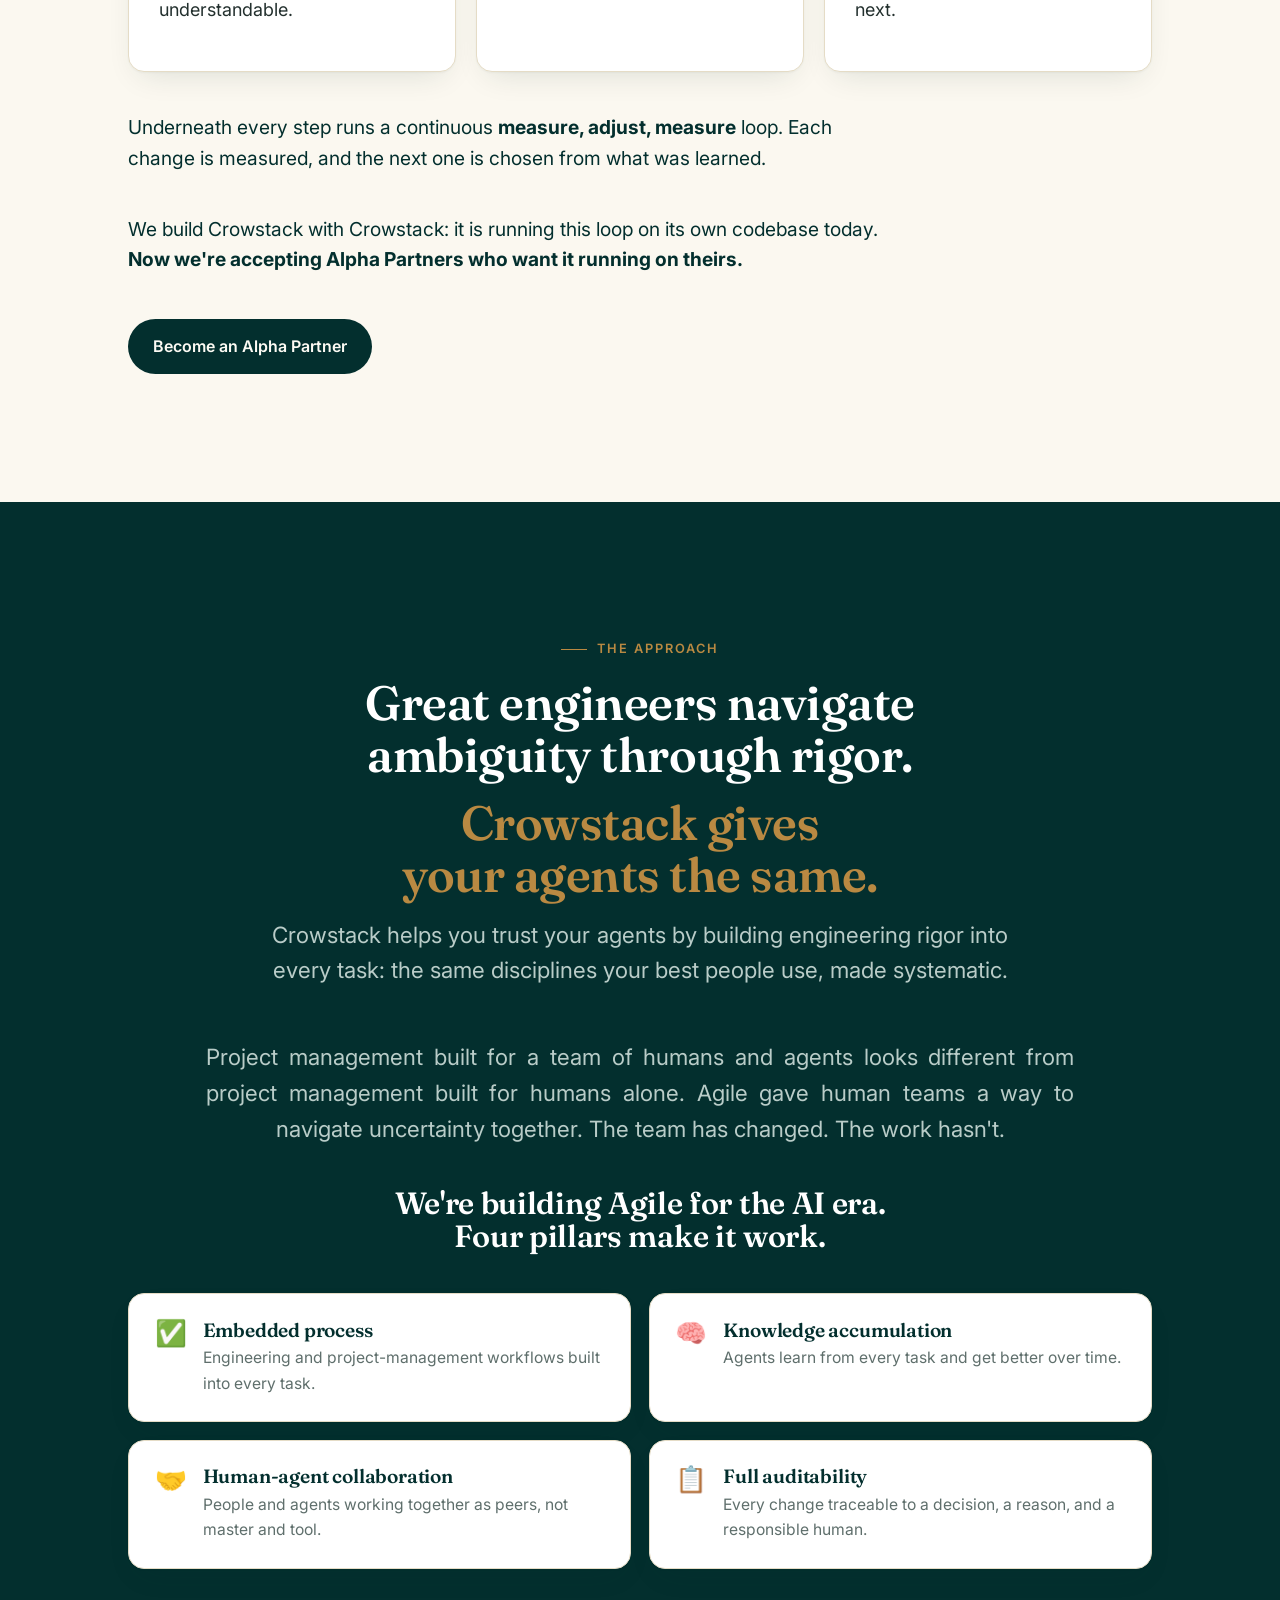
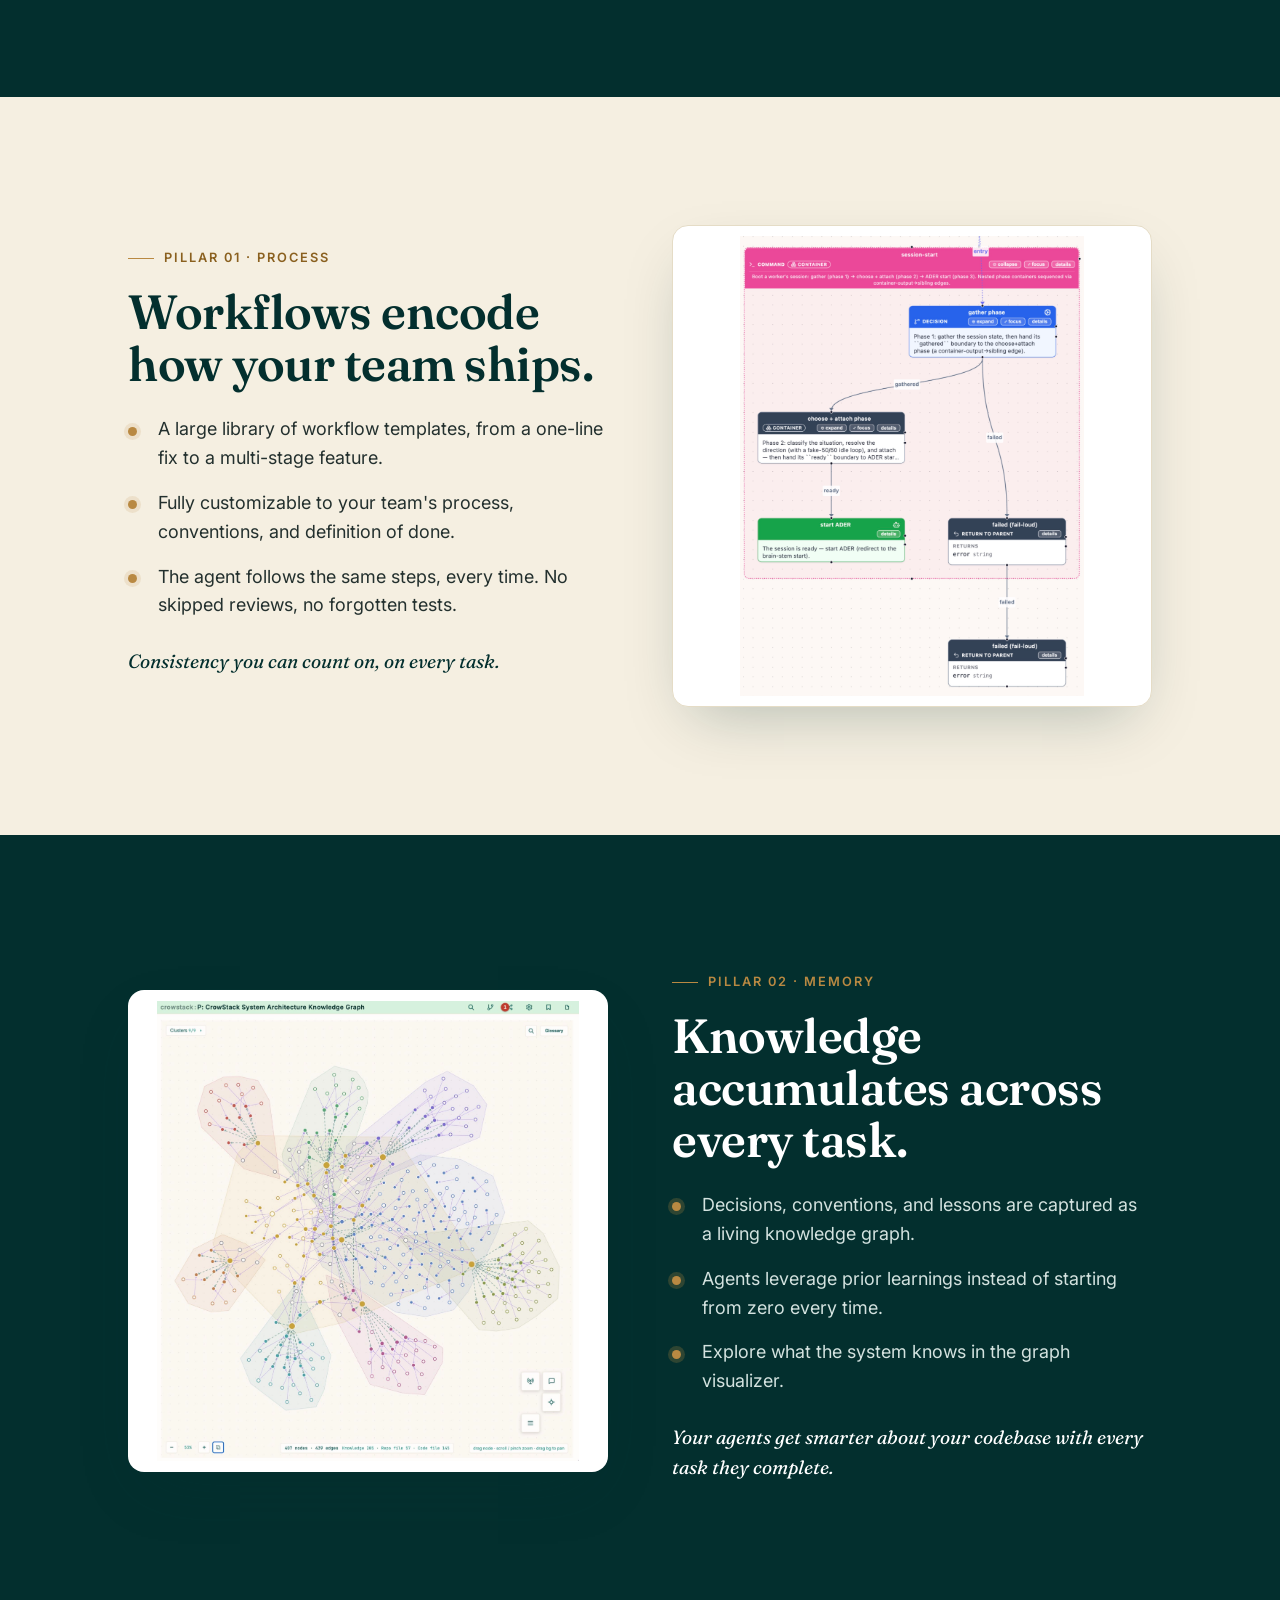
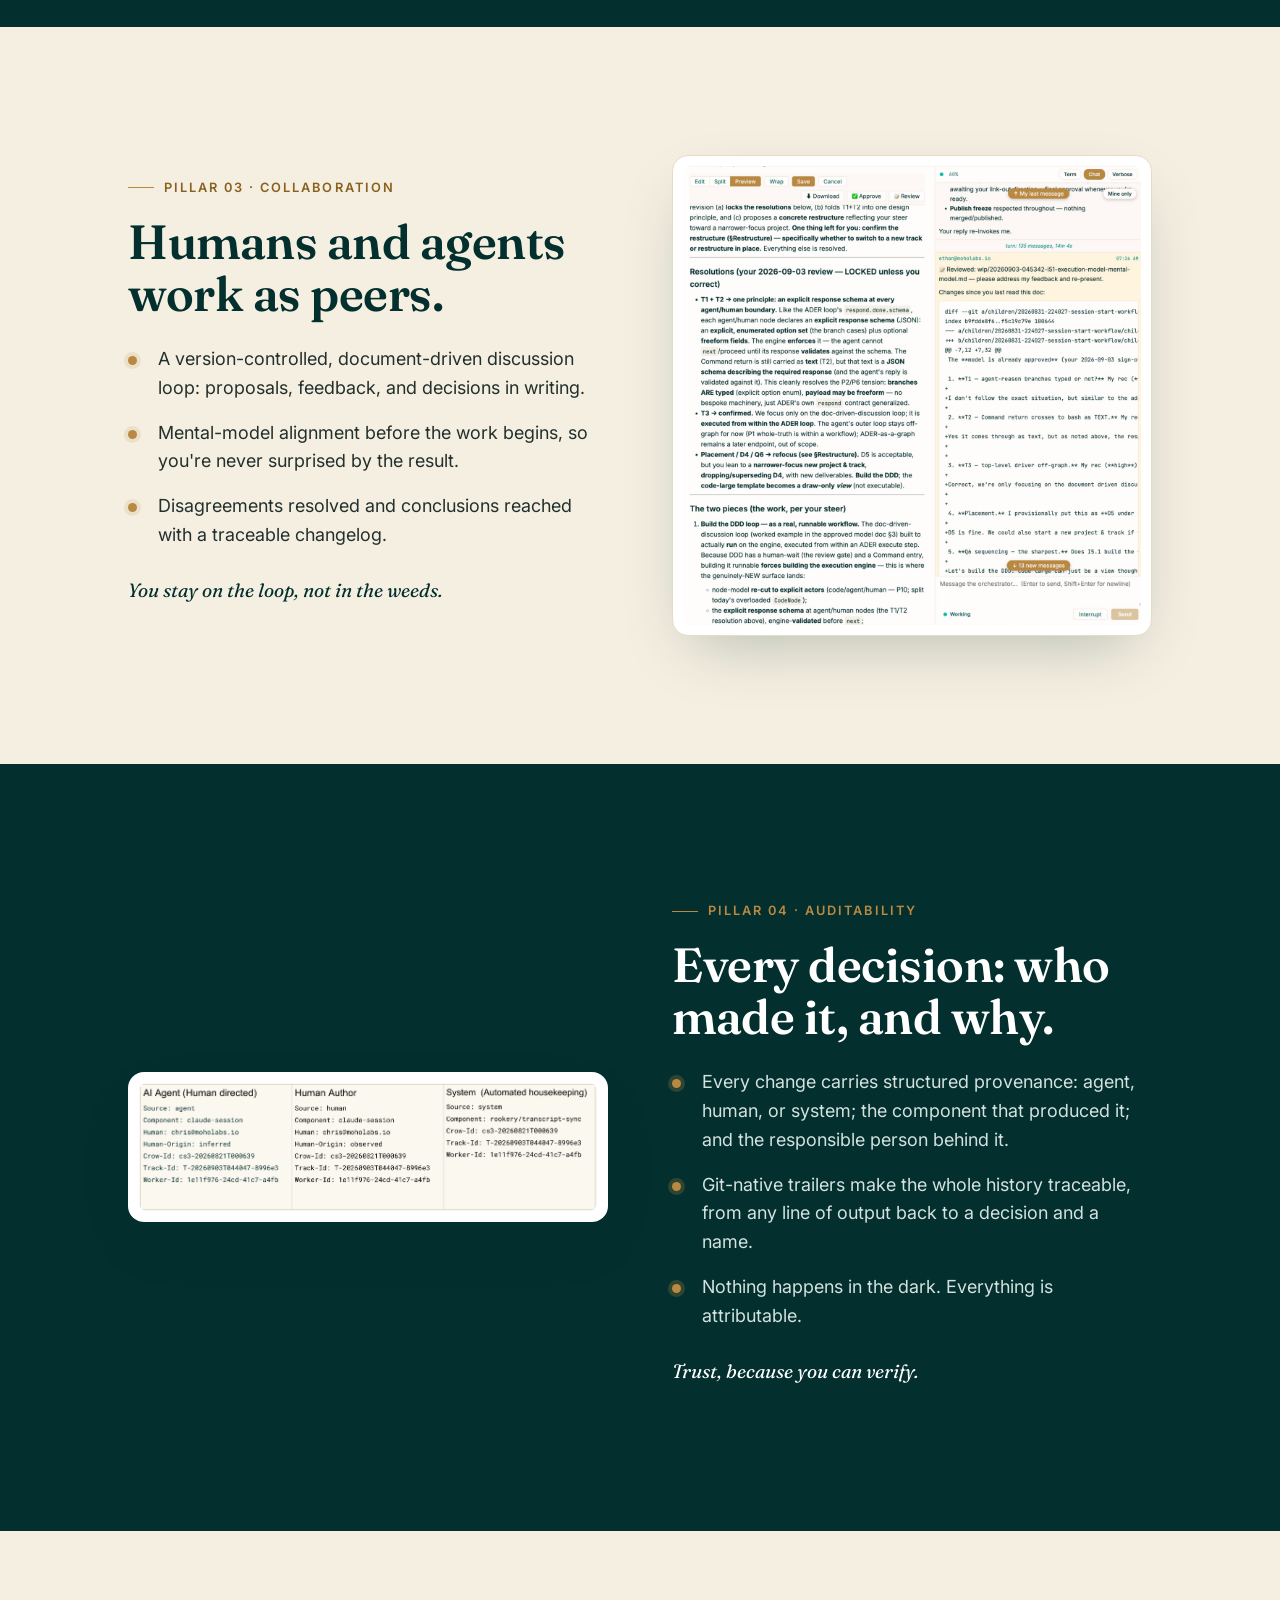
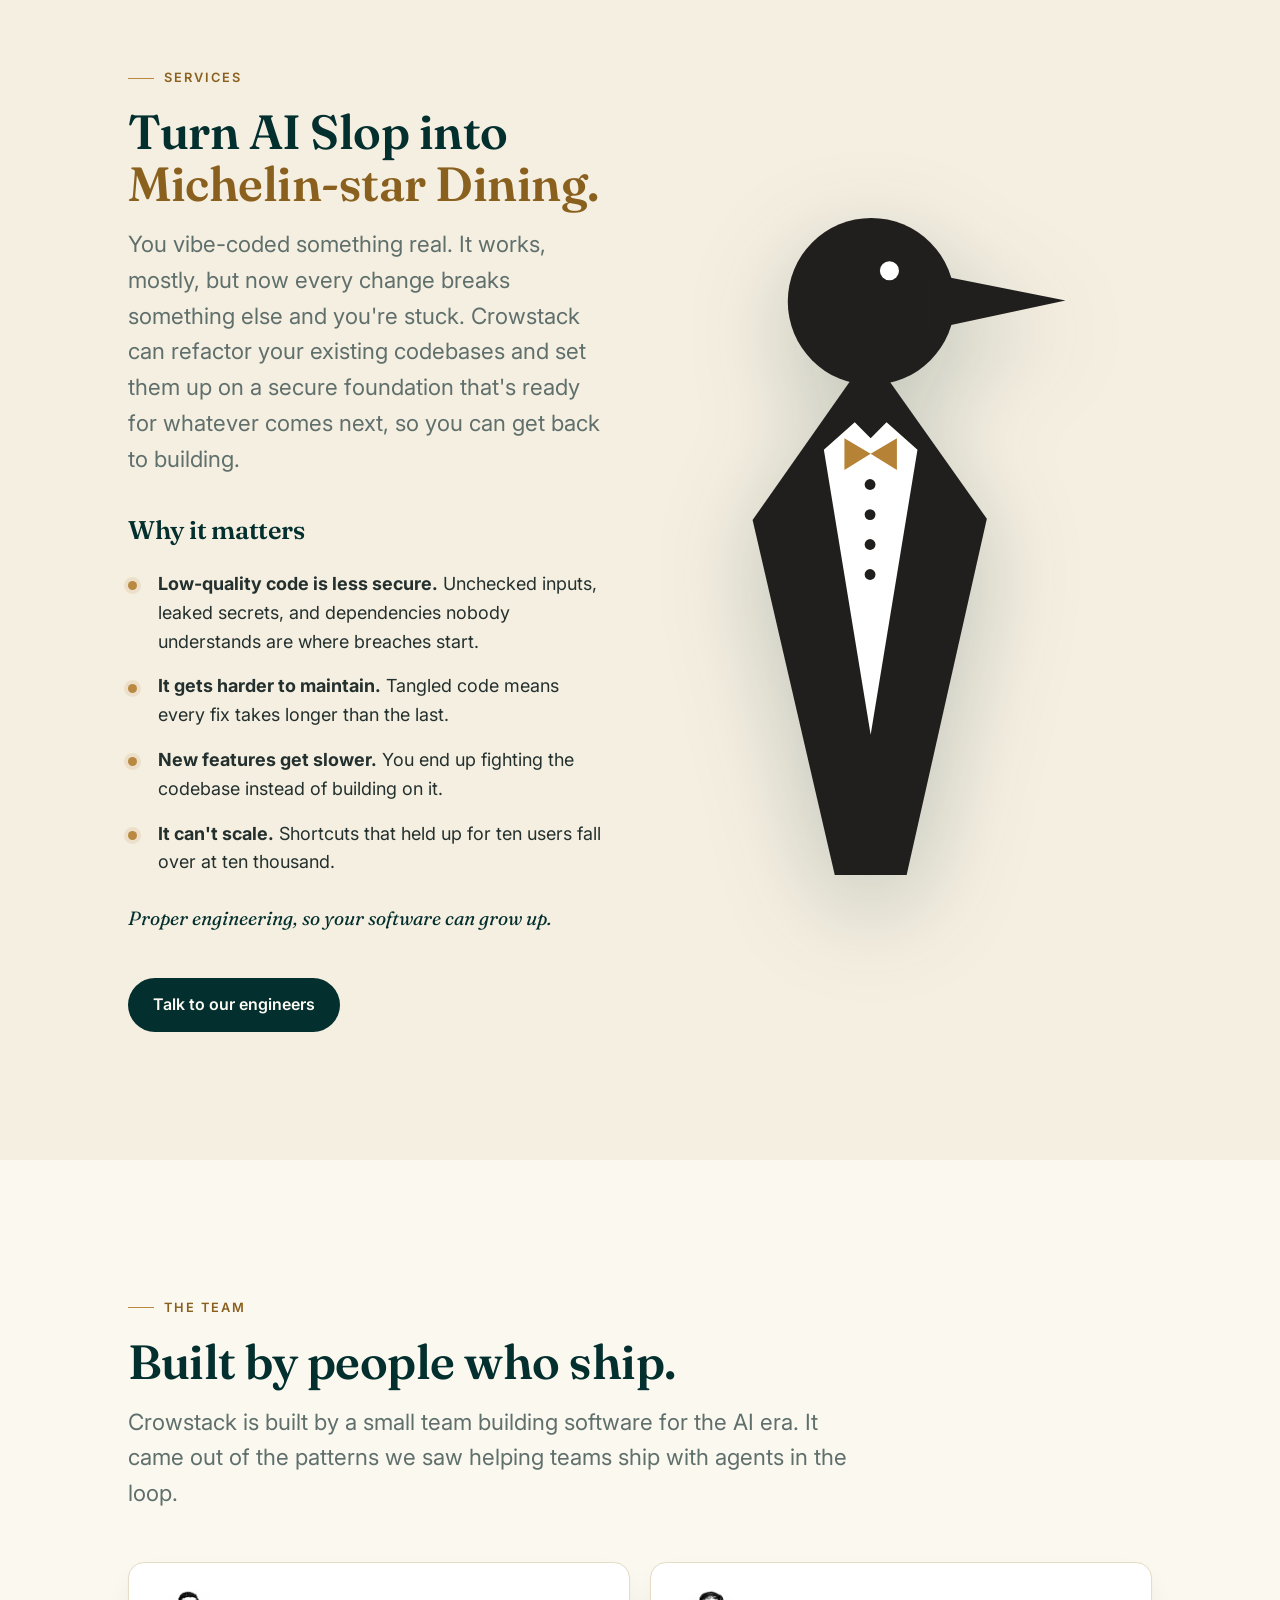
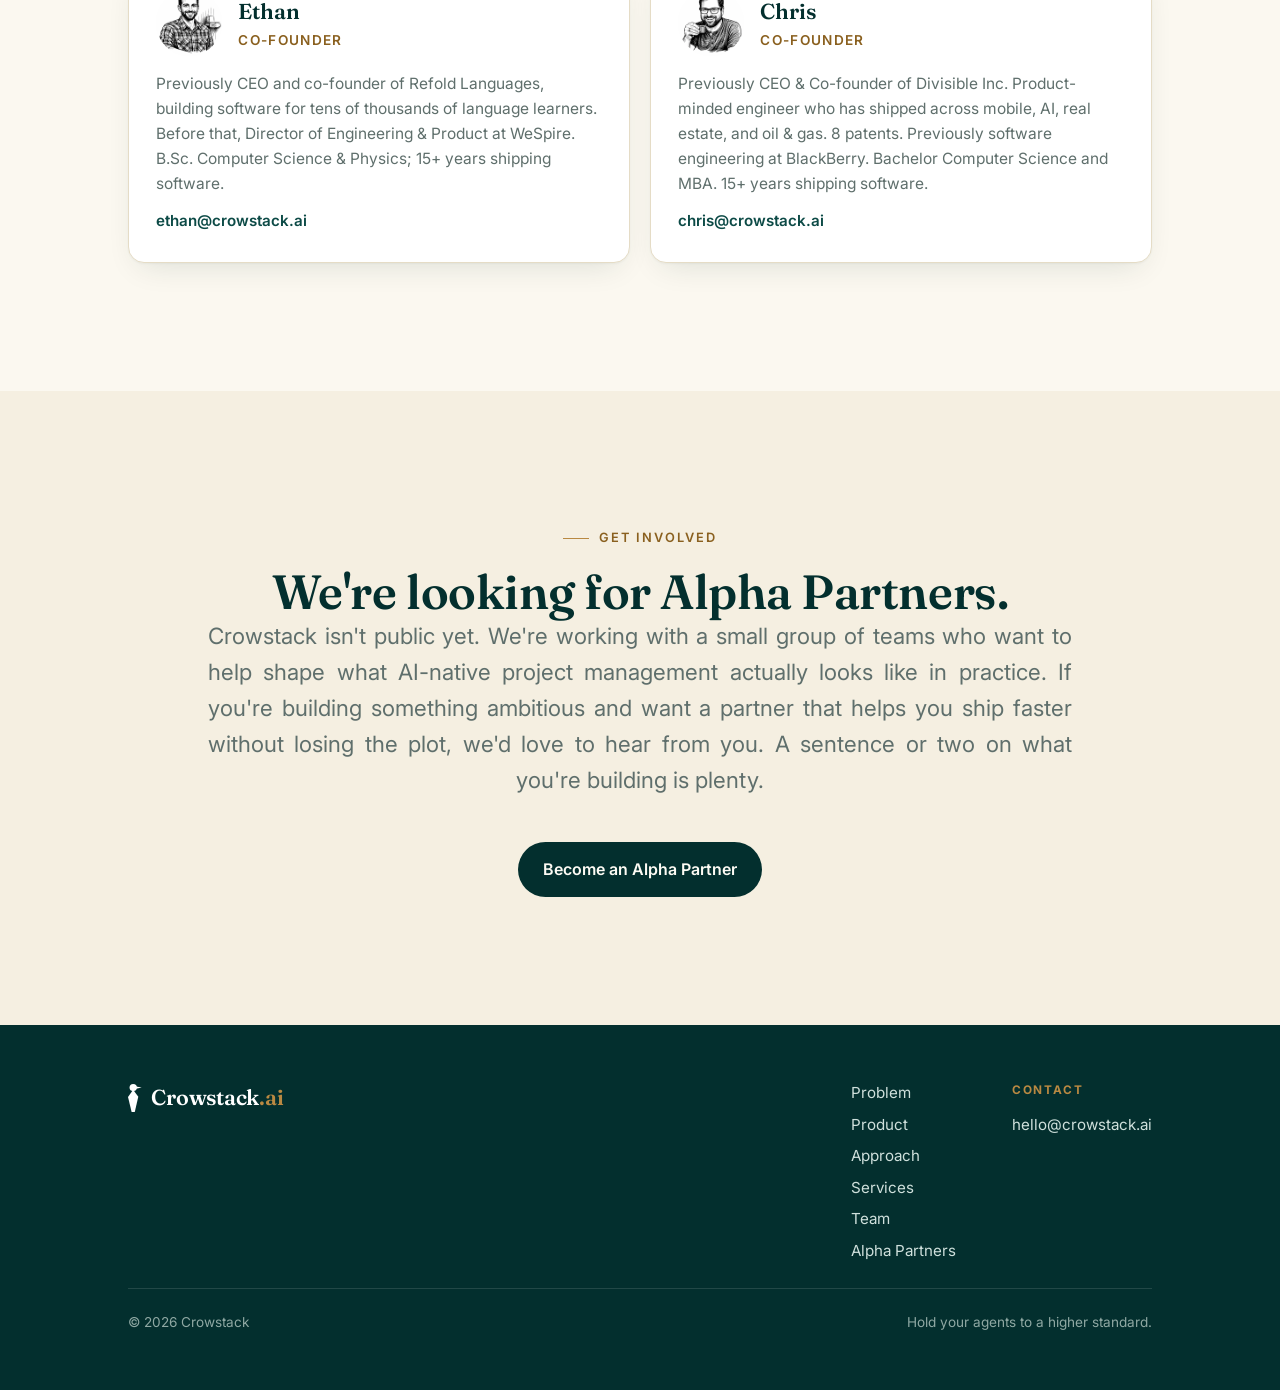
==== commit 6f2f50de: "say 'AI Slop' instead of 'your Slop' (homepage Services, /services H1 + og:title) (operator, 2026110" ====
--- a/index.html
+++ b/index.html
@@ -254,7 +254,7 @@
     <div class="container pillar__grid">
       <div class="pillar__copy">
         <p class="eyebrow">Services</p>
-        <h2 class="h2">Turn your Slop into <span class="accent-gold">Michelin-star Dining.</span></h2>
+        <h2 class="h2">Turn AI Slop into <span class="accent-gold">Michelin-star Dining.</span></h2>
         <p class="lede services__lede">You vibe-coded something real. It works, mostly, but now every change breaks something else and you're stuck. Crowstack can refactor your existing codebases and set them up on a secure foundation that's ready for whatever comes next, so you can get back to building.</p>
         <h3 class="h3 services__why">Why it matters</h3>
         <ul class="pillar__list">
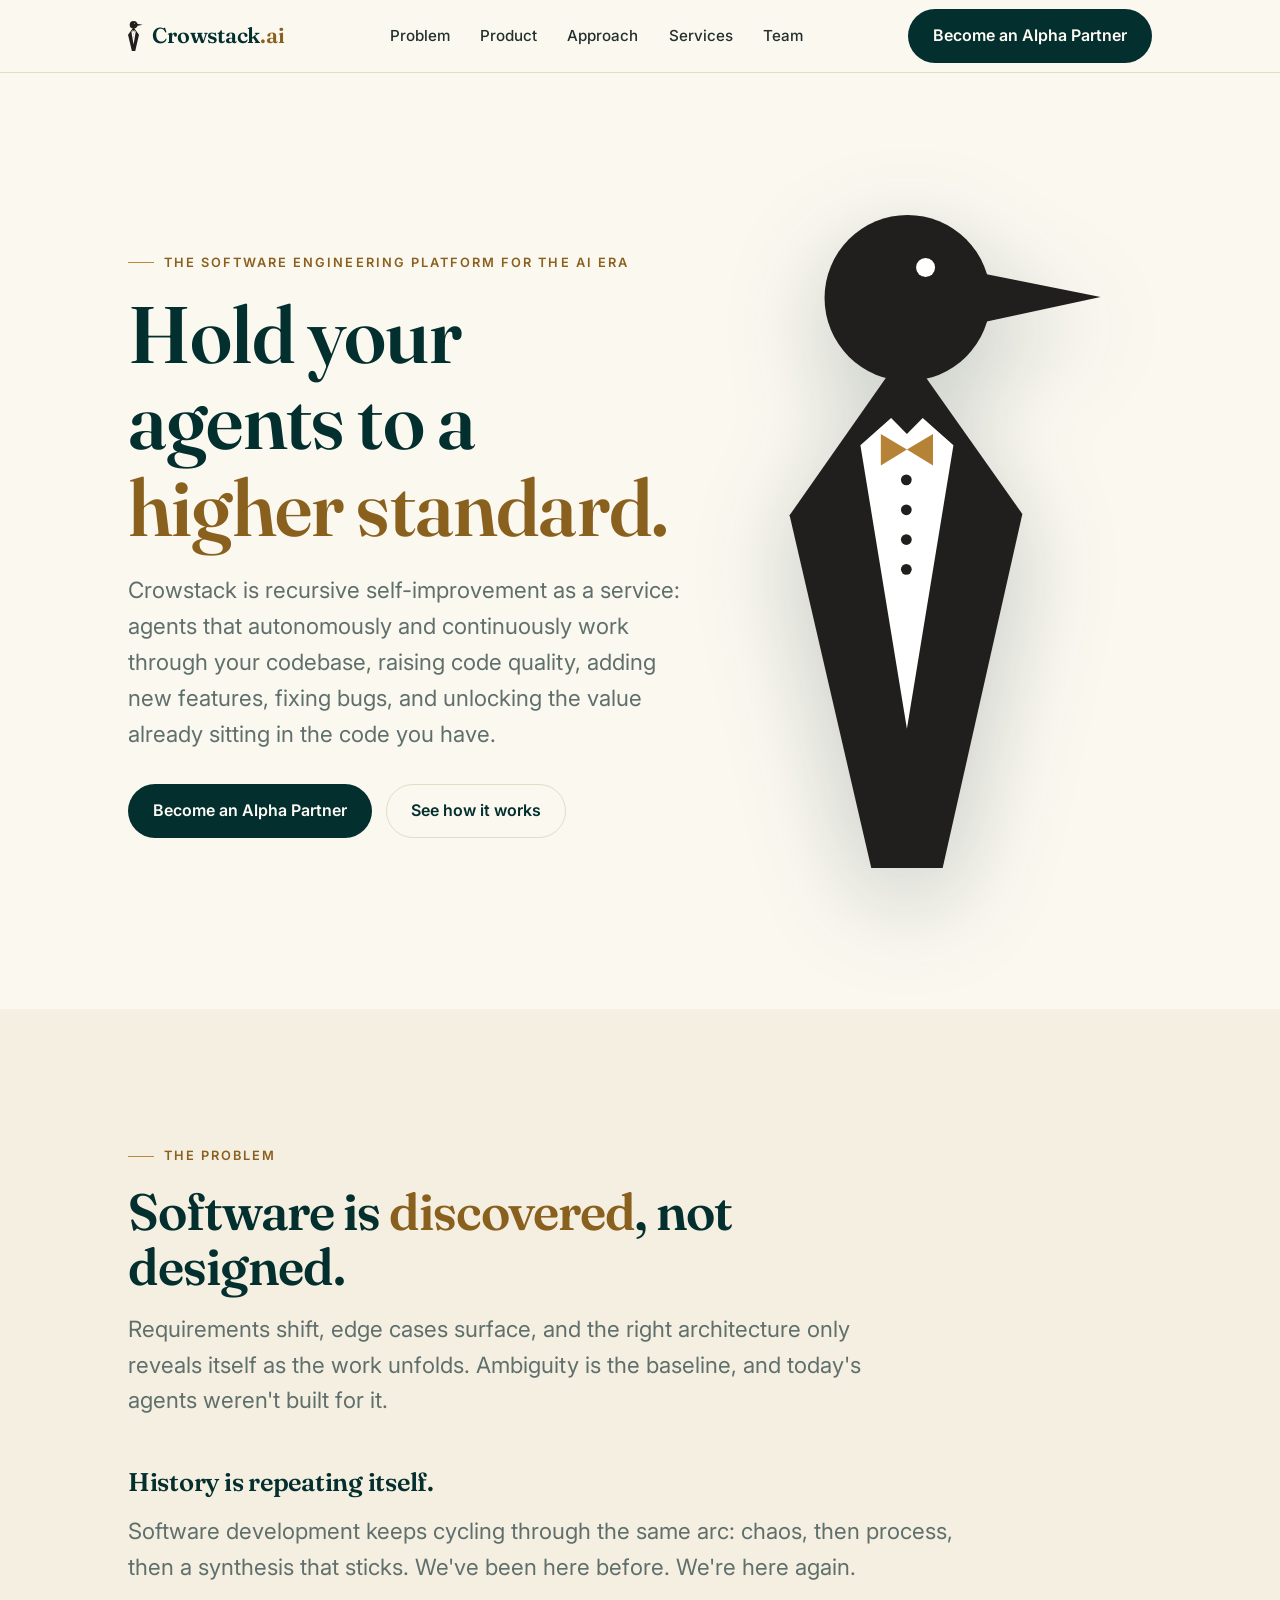
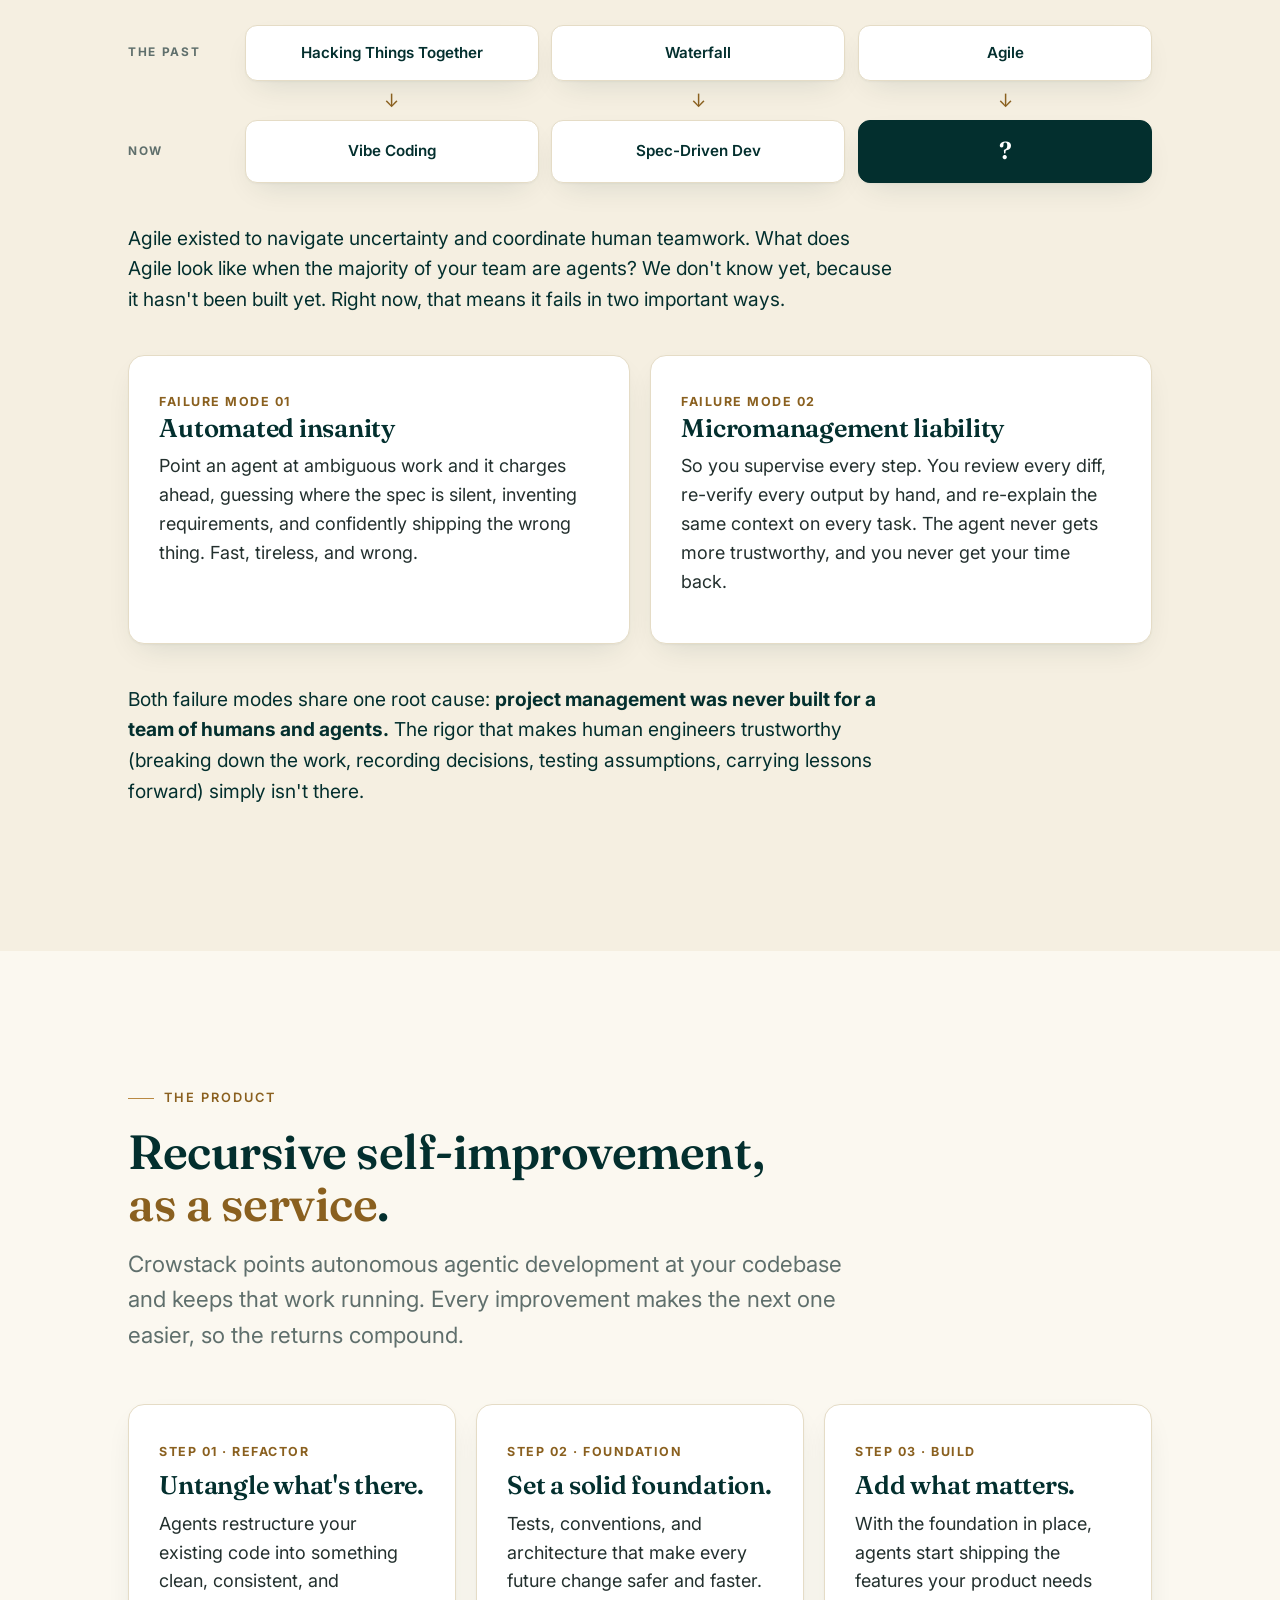
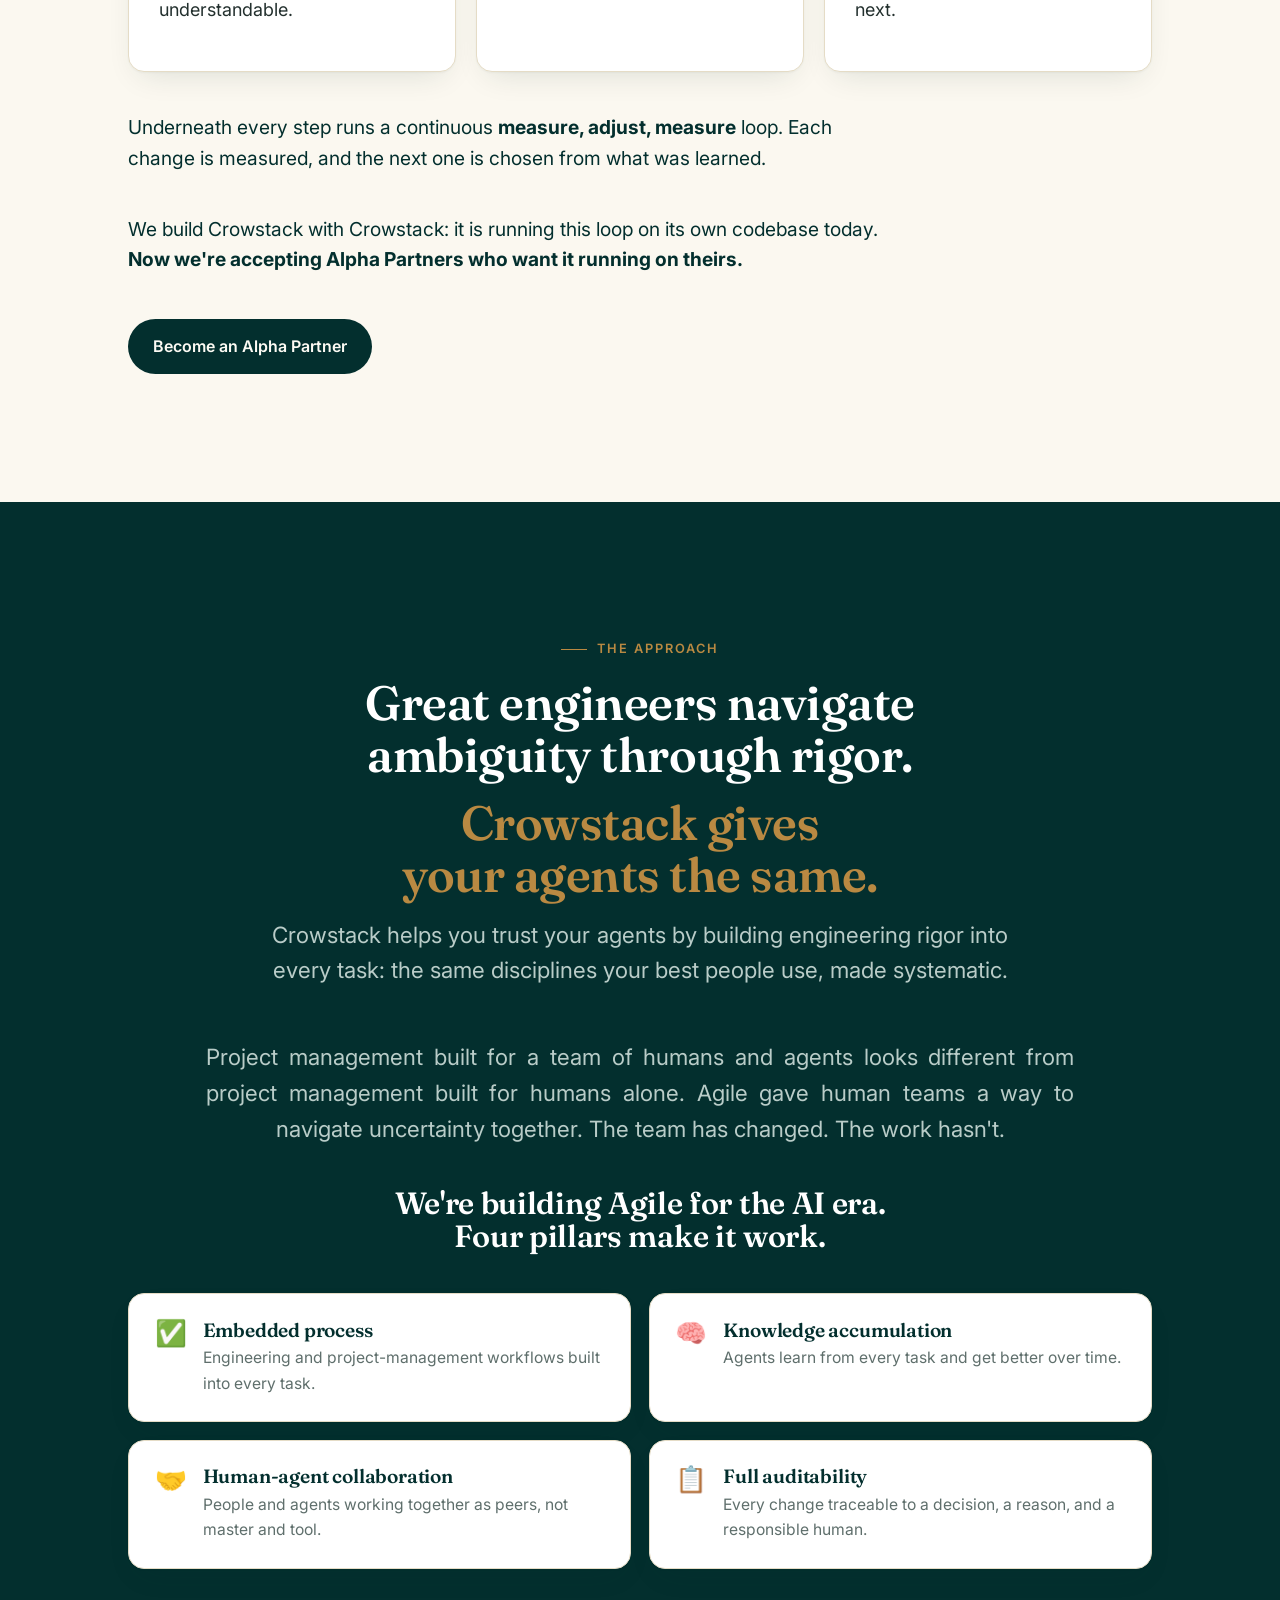
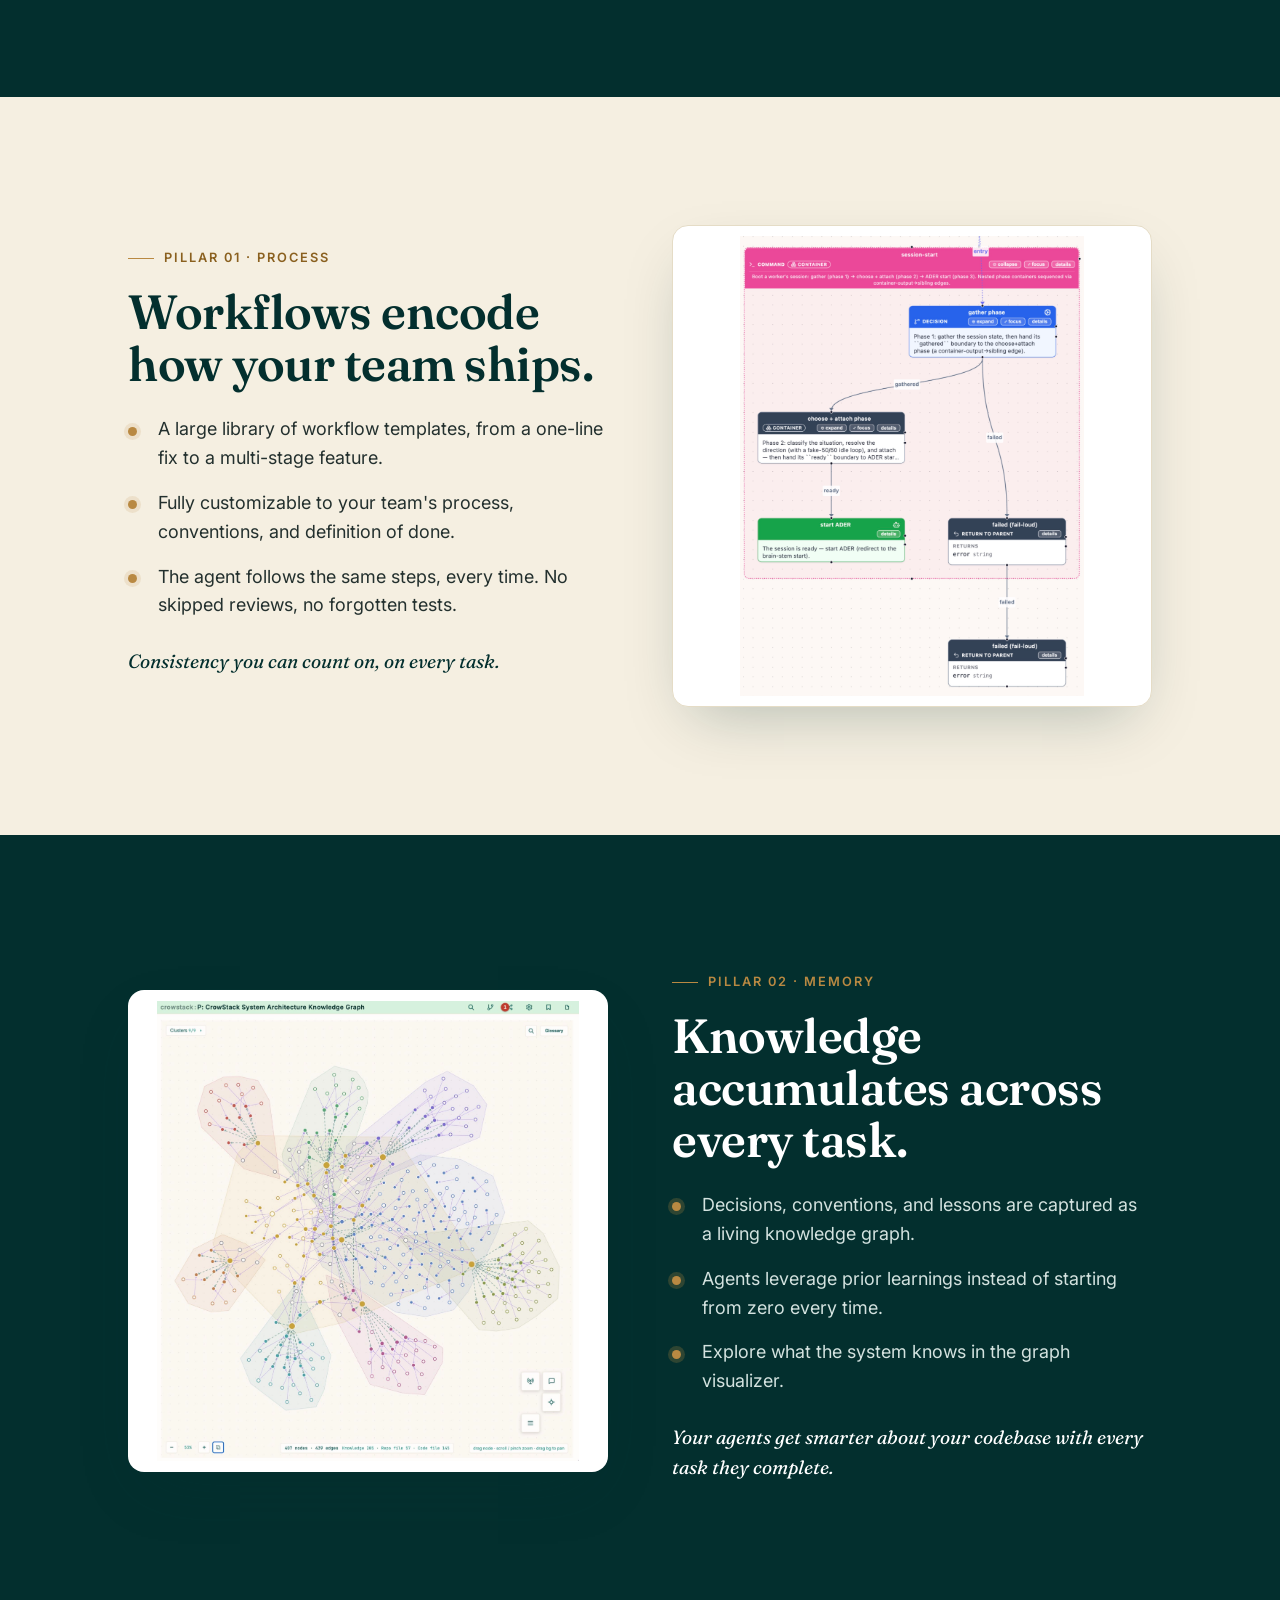
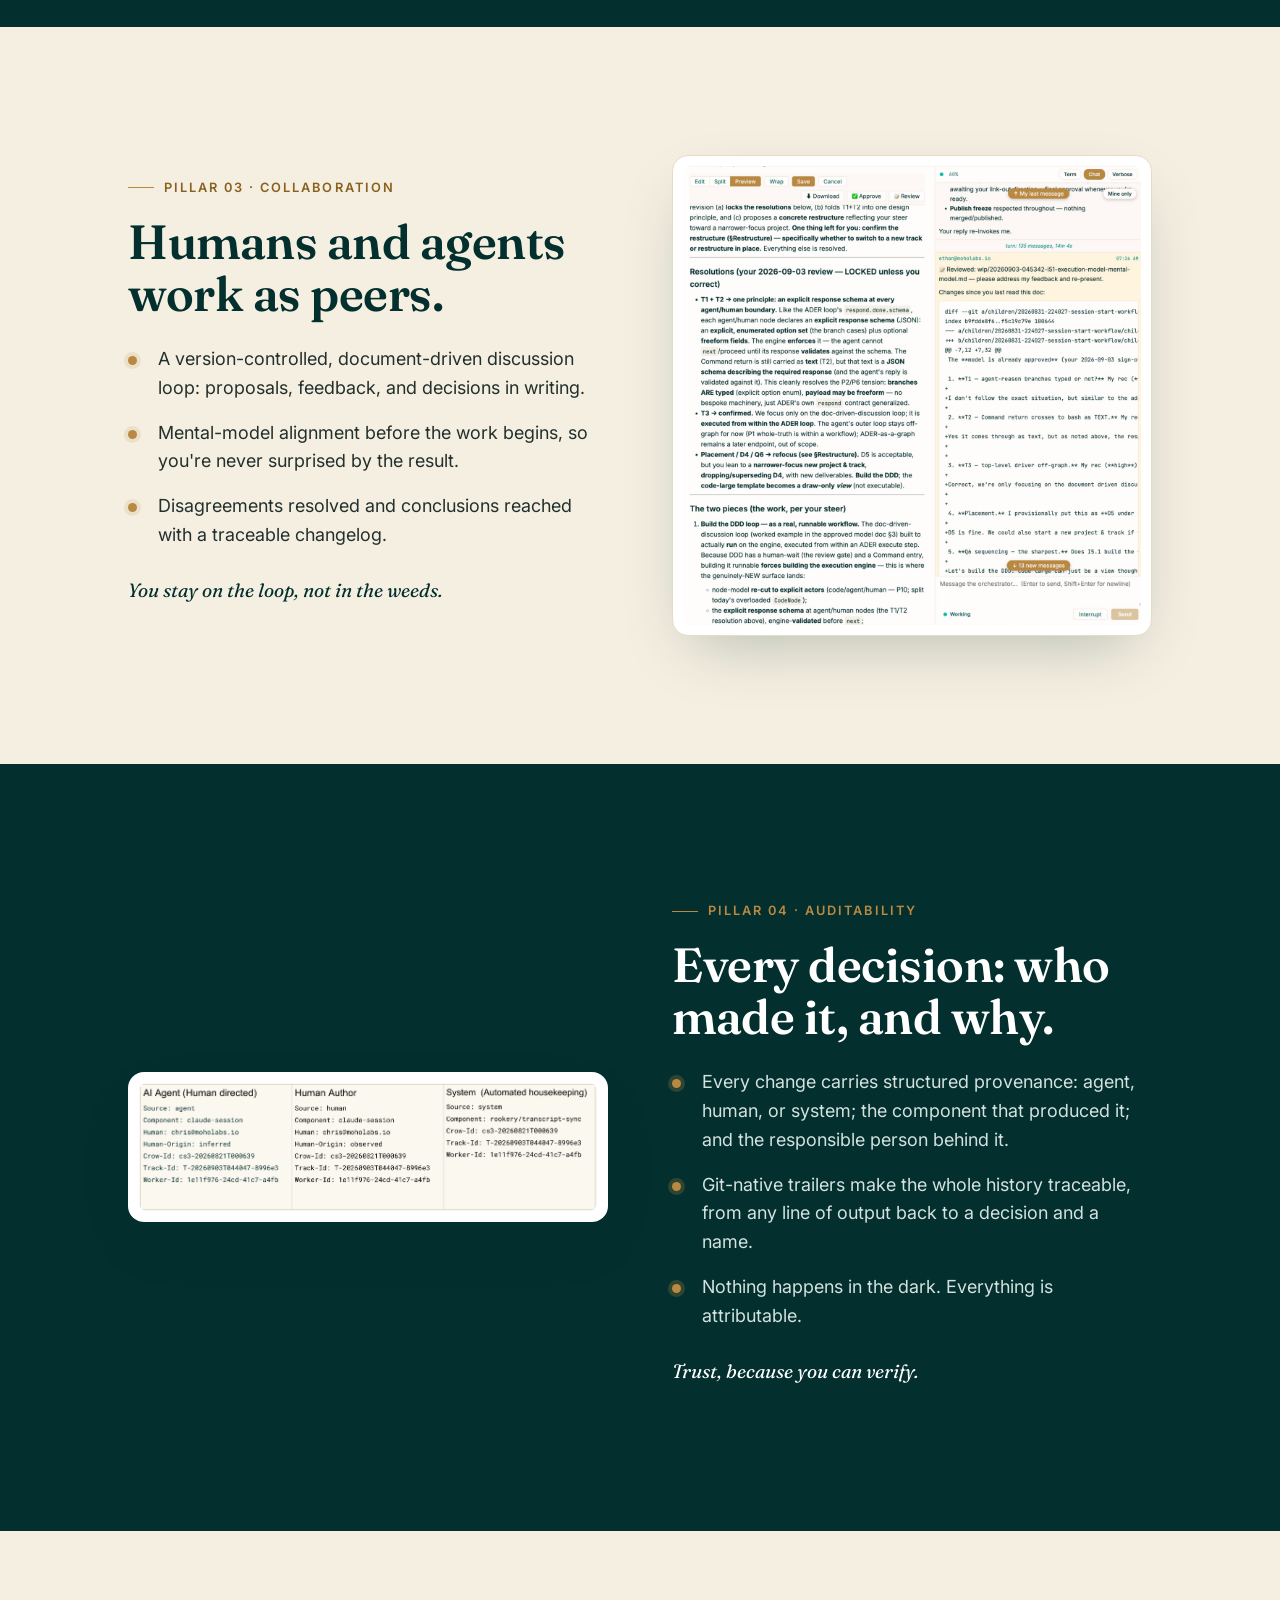
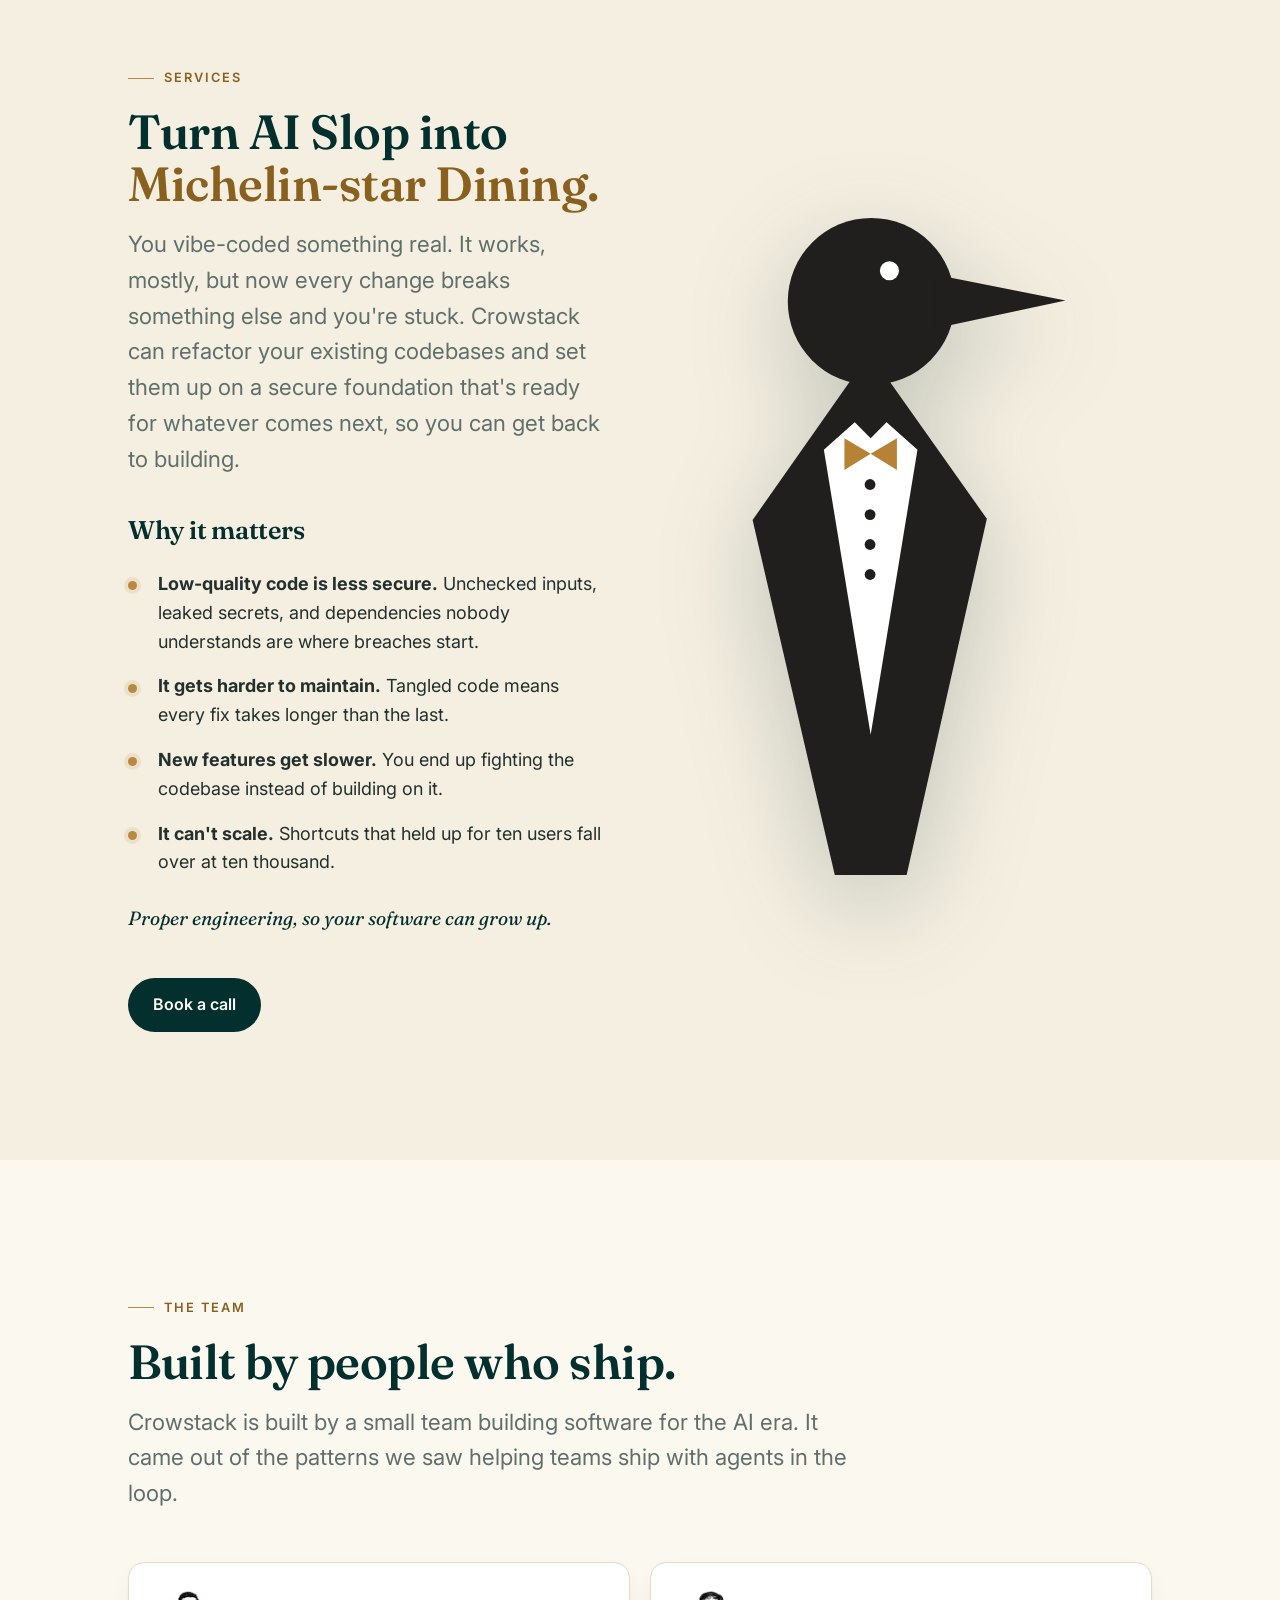
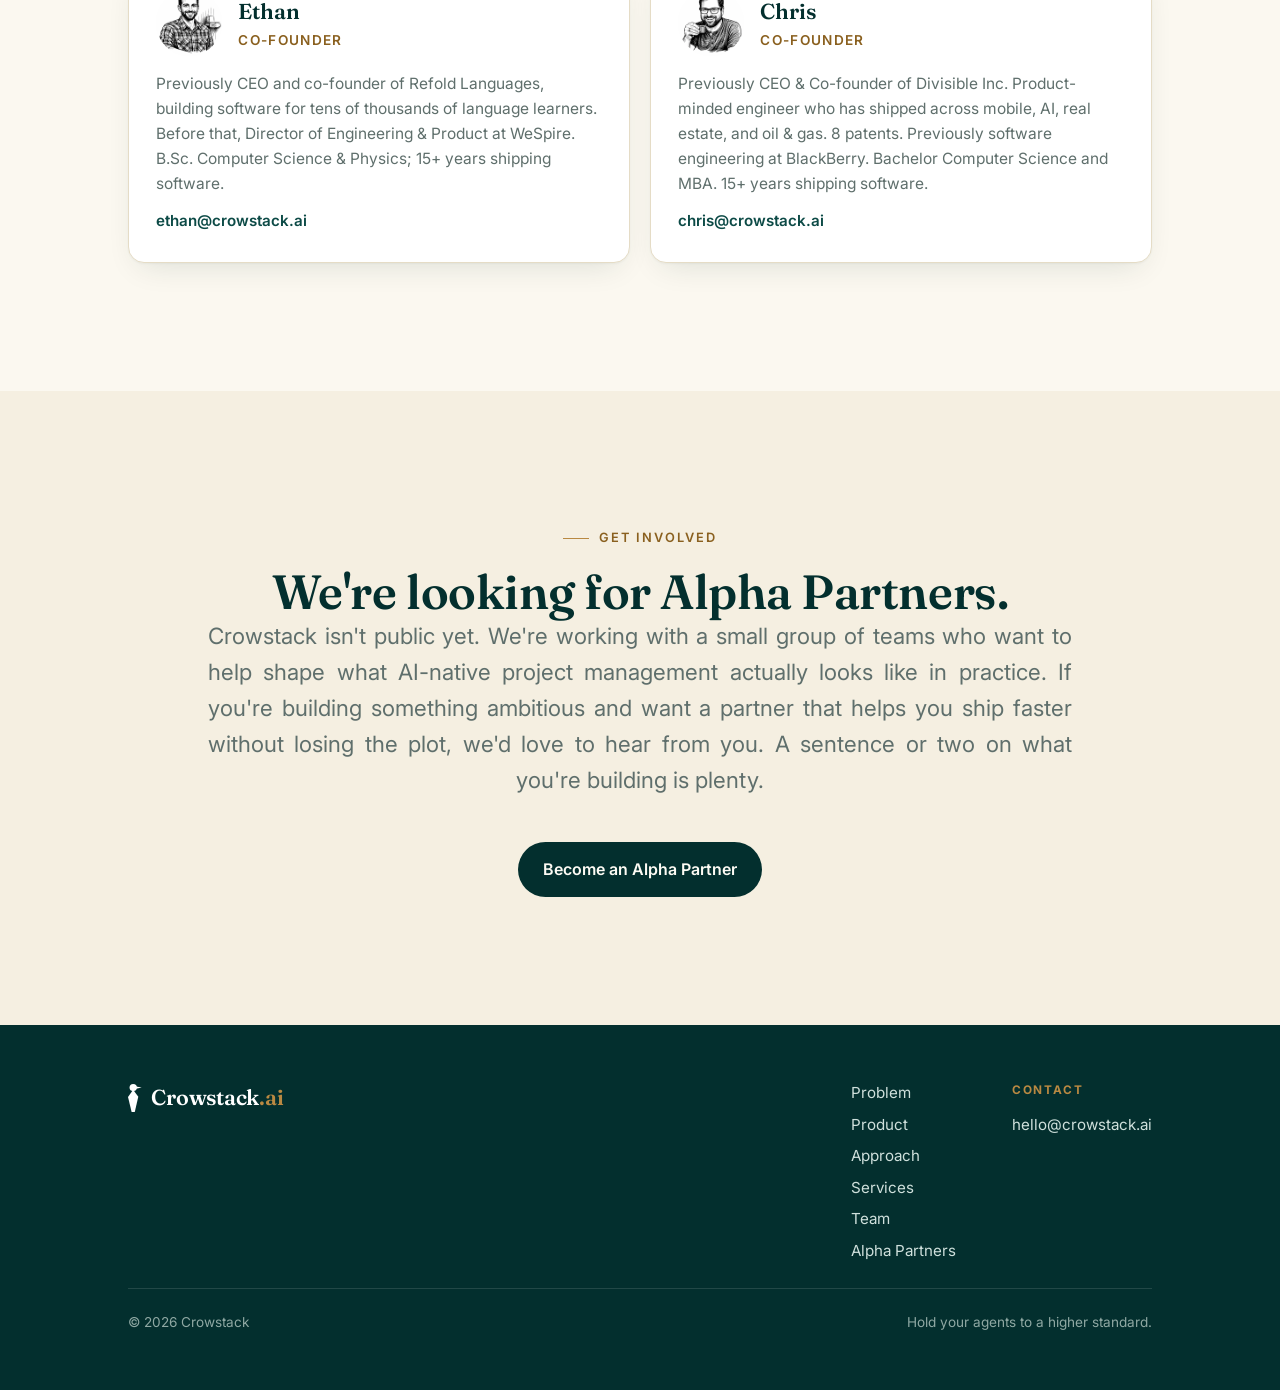
==== commit 0a20c4fe: "home Services: 'Book a call' to the booking calendar instead of 'Talk to our engineers' email (opera" ====
--- a/index.html
+++ b/index.html
@@ -264,7 +264,7 @@
           <li><strong>It can't scale.</strong> Shortcuts that held up for ten users fall over at ten thousand.</li>
         </ul>
         <p class="pillar__kicker">Proper engineering, so your software can grow up.</p>
-        <a class="btn btn-primary services__cta" href="mailto:hello@crowstack.ai?subject=Crowstack%20services">Talk to our engineers</a>
+        <a class="btn btn-primary services__cta" href="https://calendar.app.google/LeszBhLbjRBb8Lea9" target="_blank" rel="noopener">Book a call</a>
       </div>
       <div class="pillar__media services__art">
         <img src="assets/crowstack-crow-gold-tie.svg" alt="The Crowstack crow butler" loading="lazy">
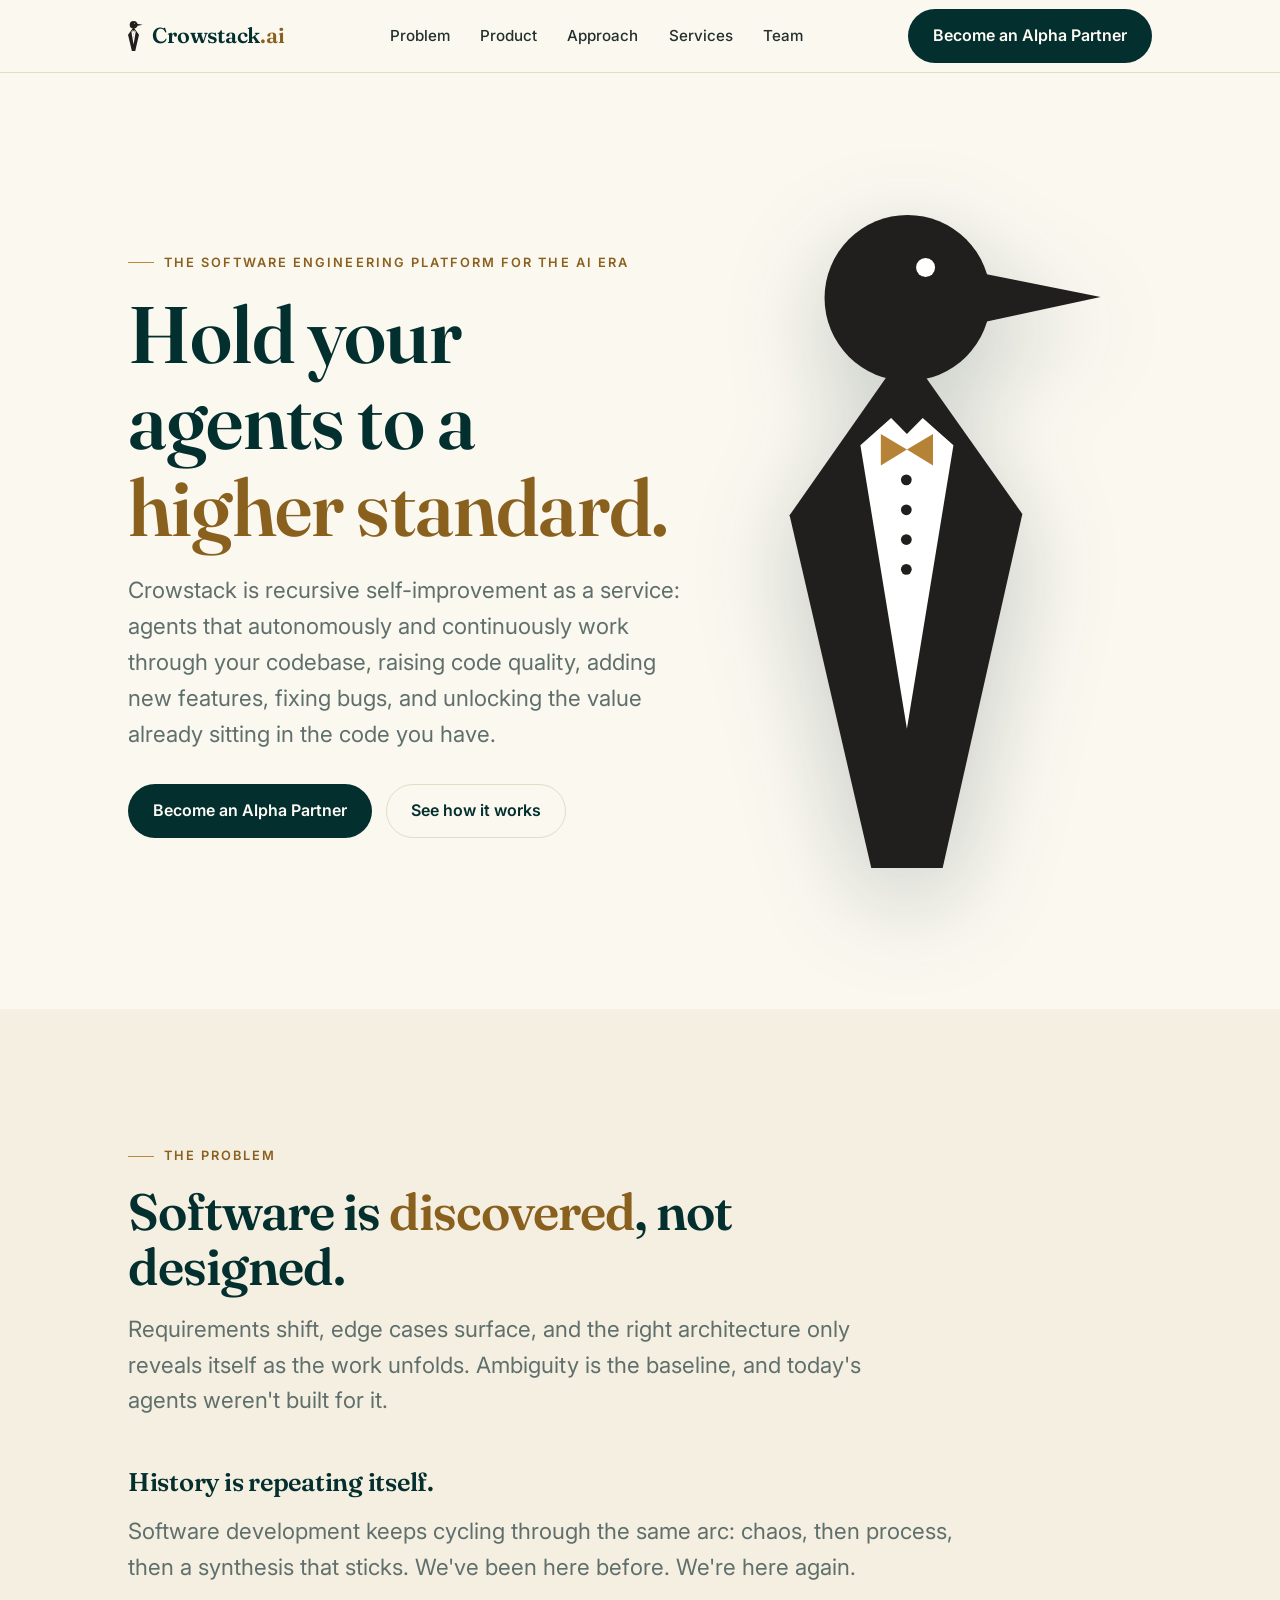
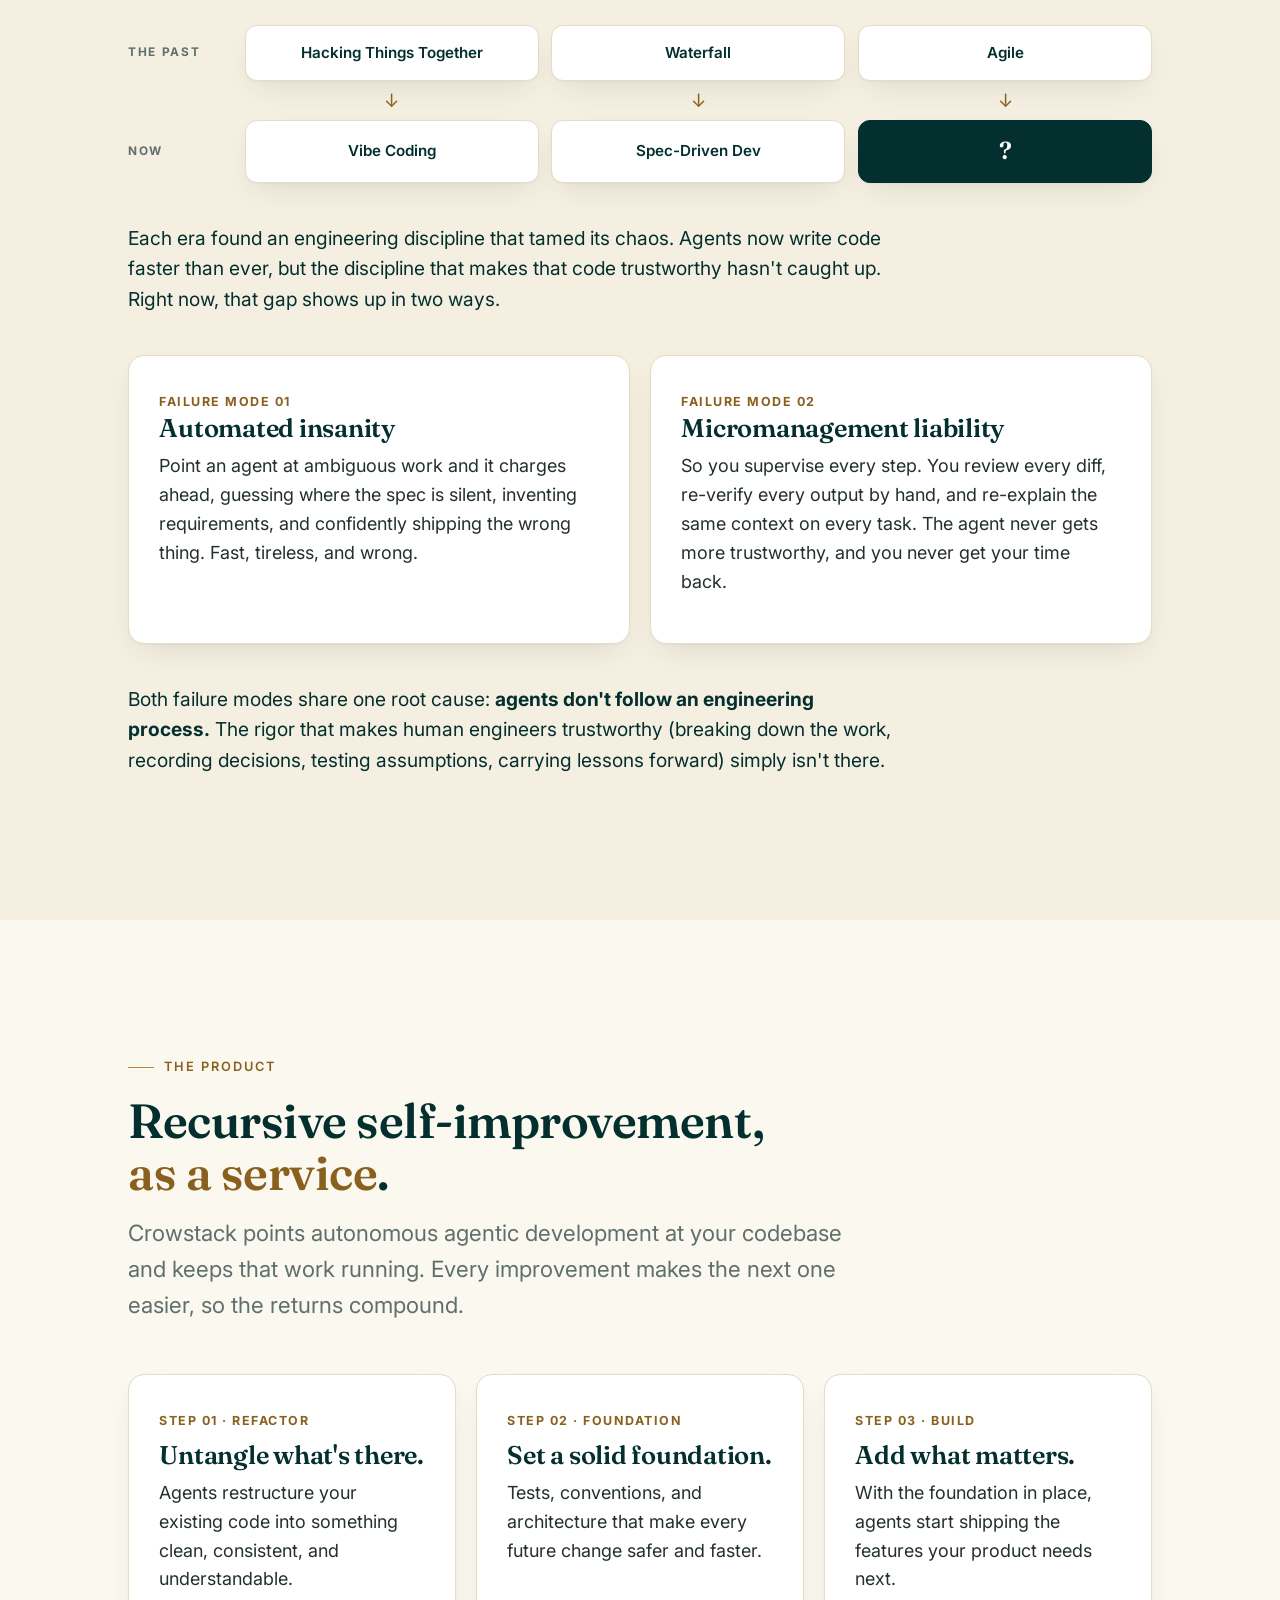
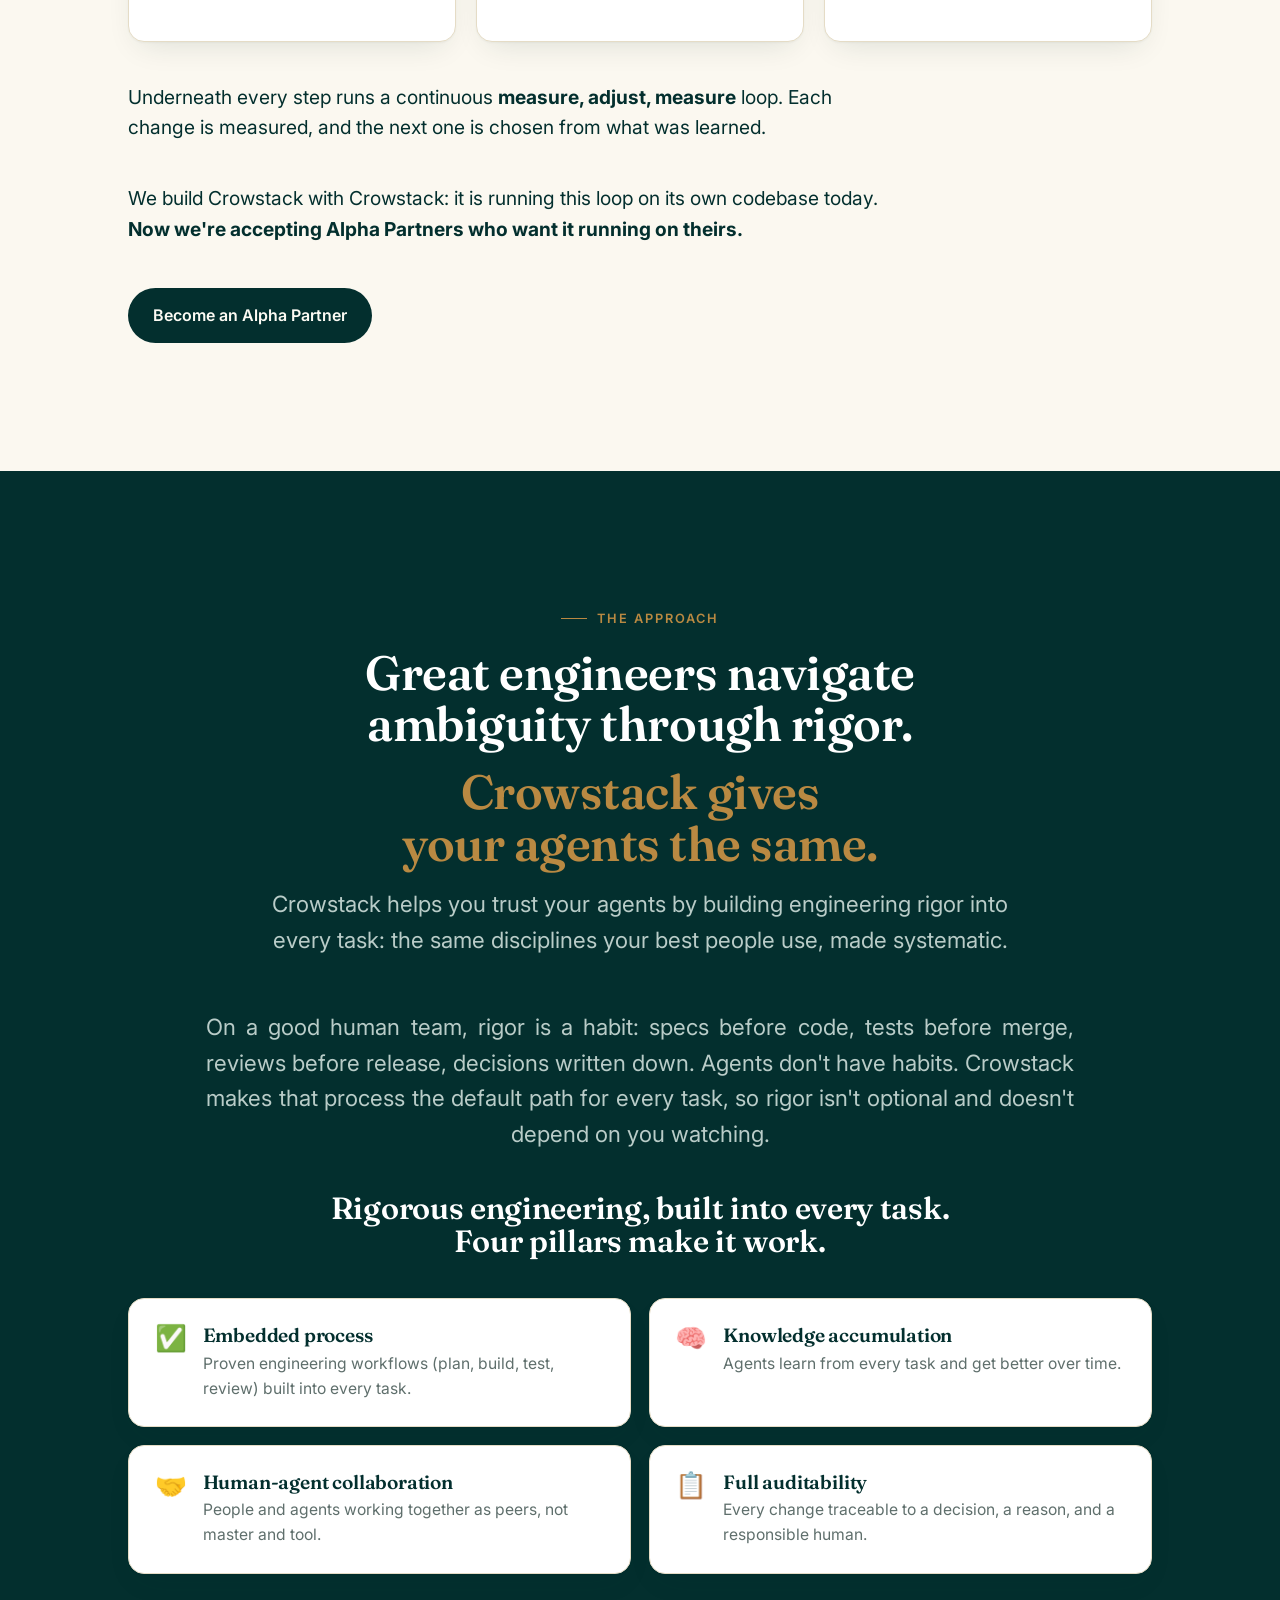
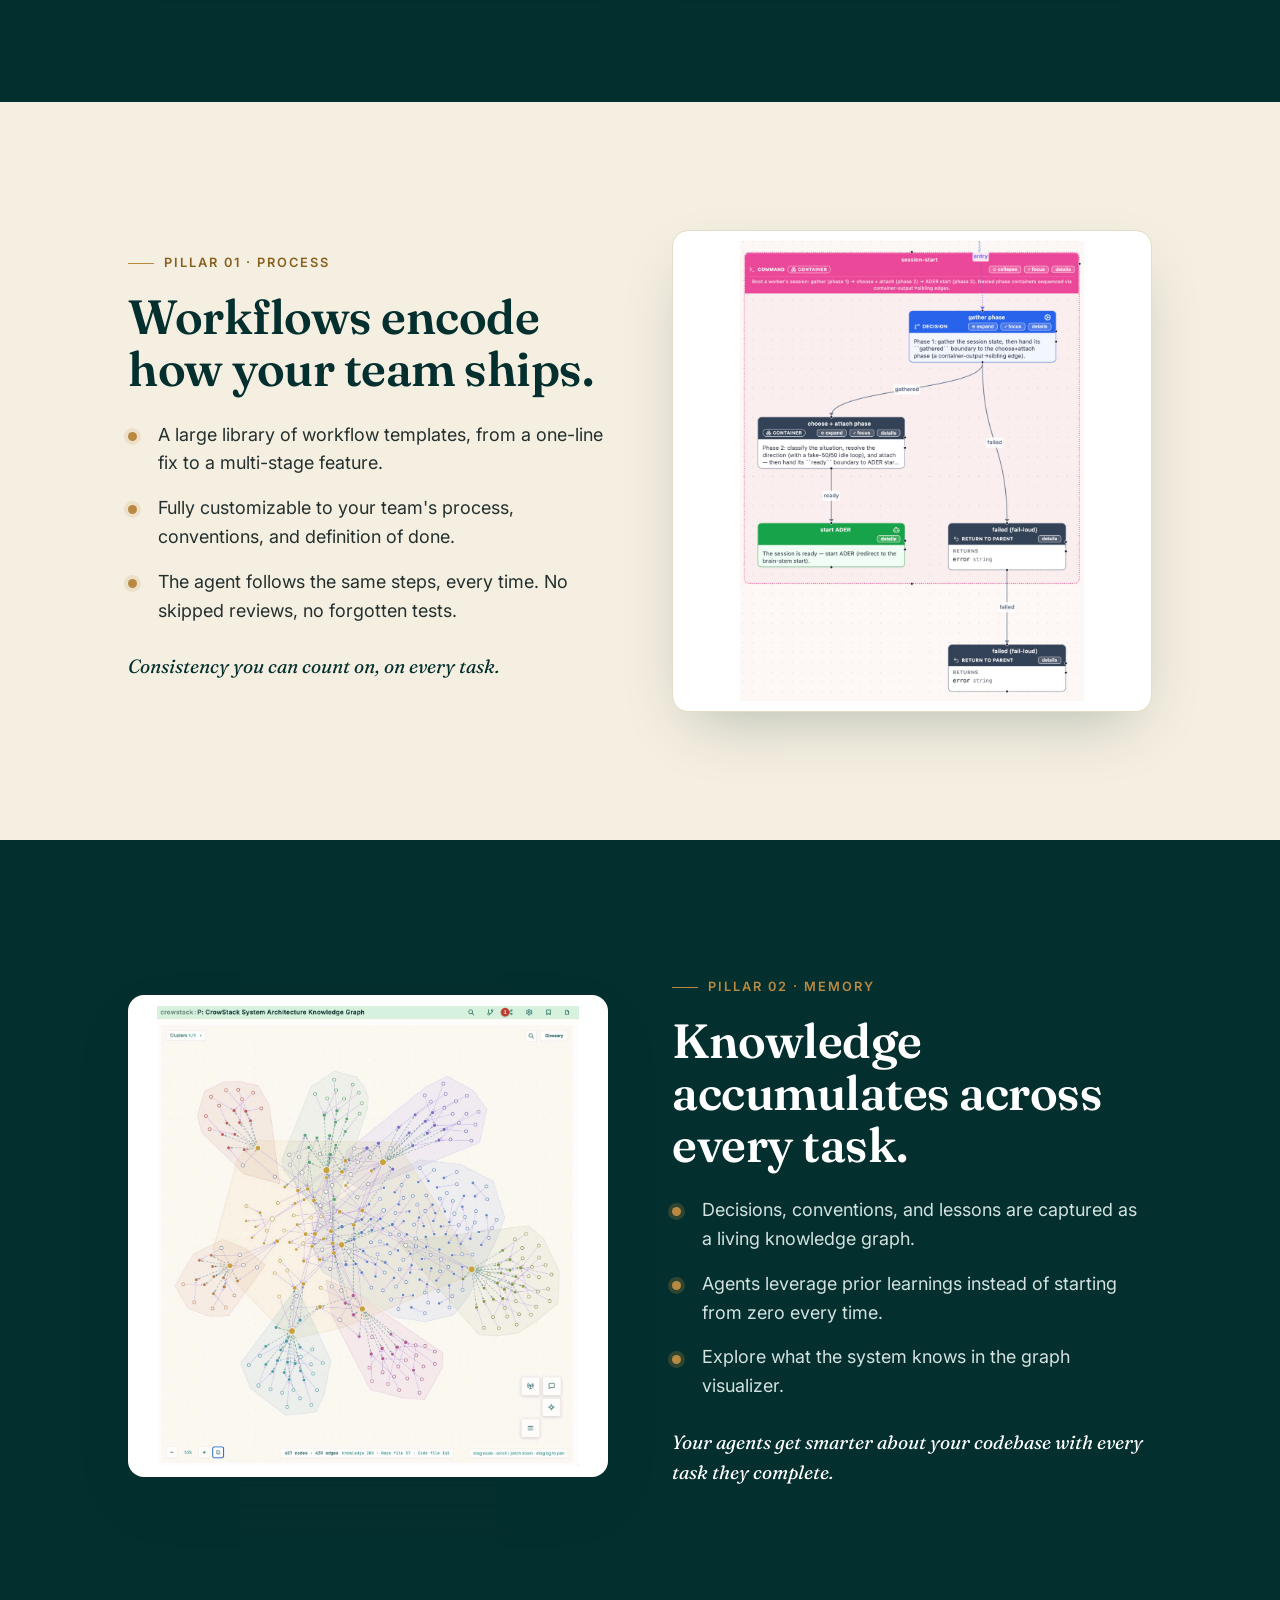
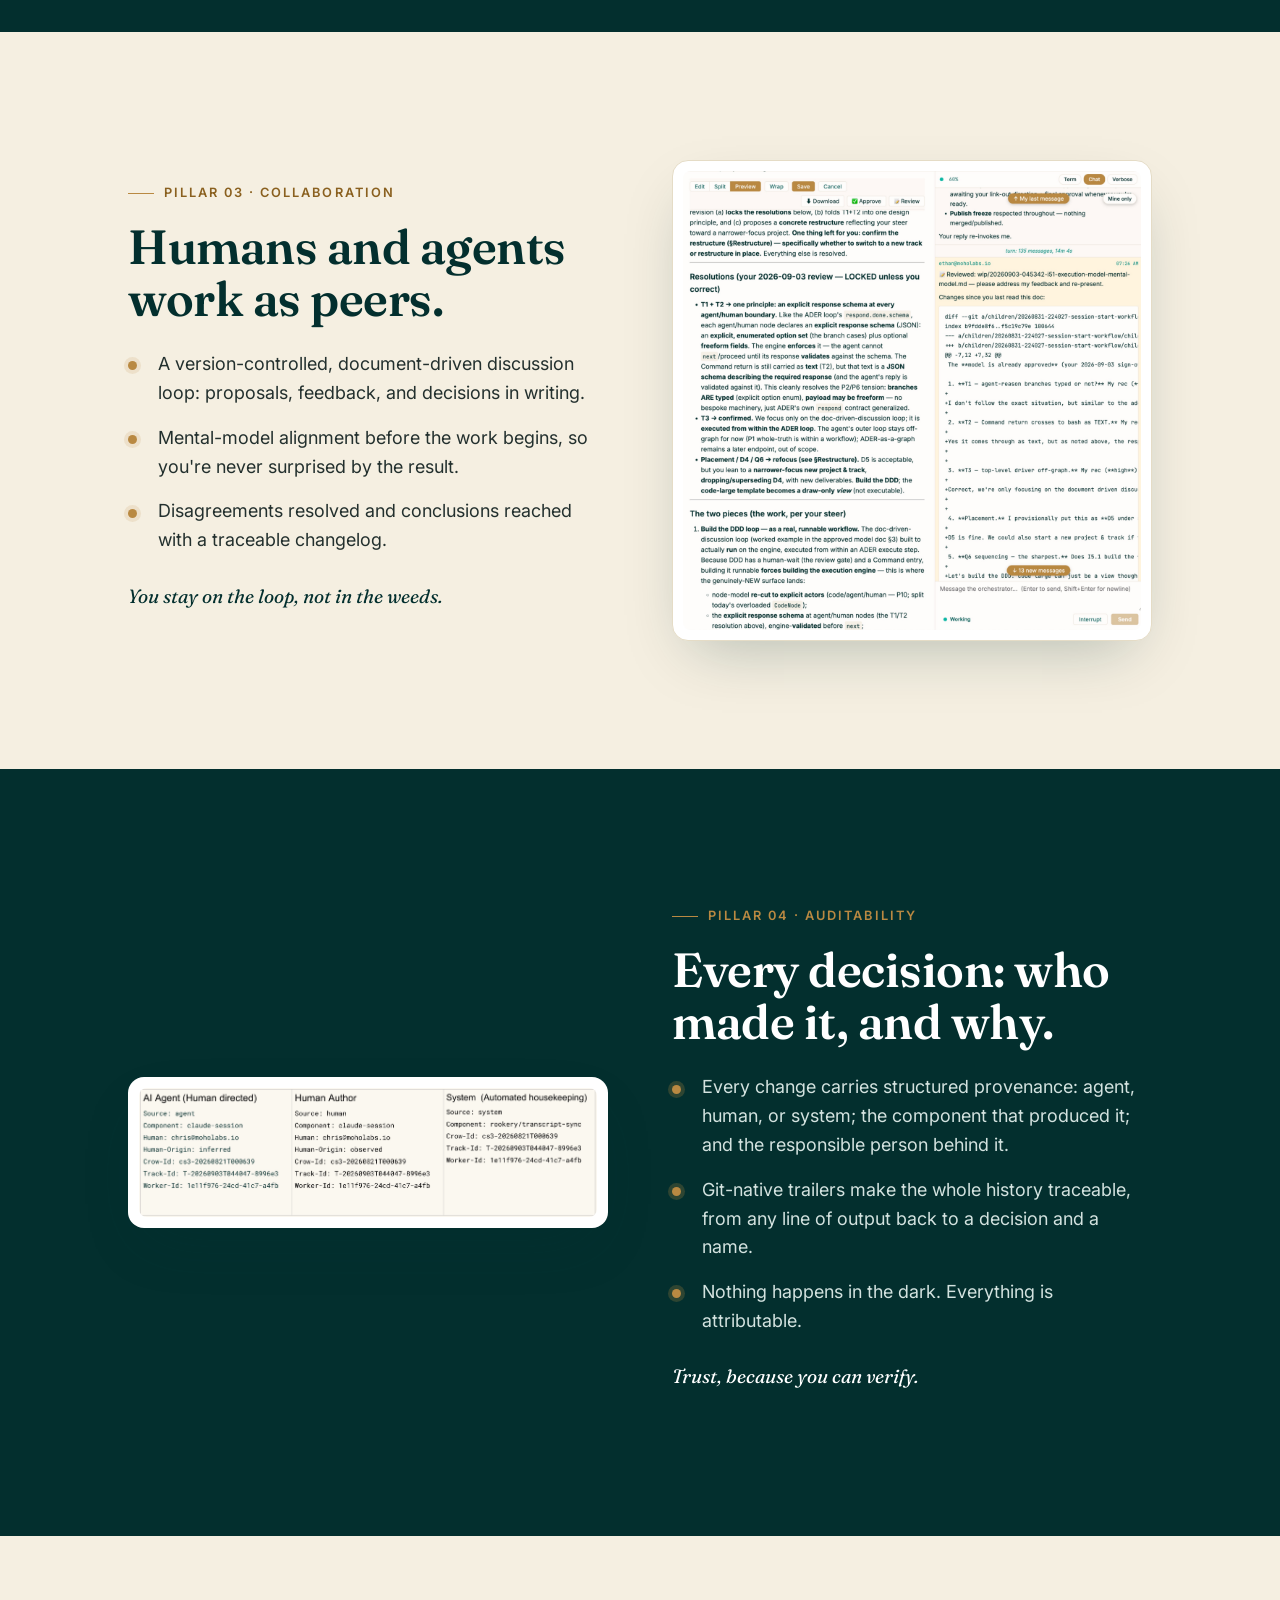
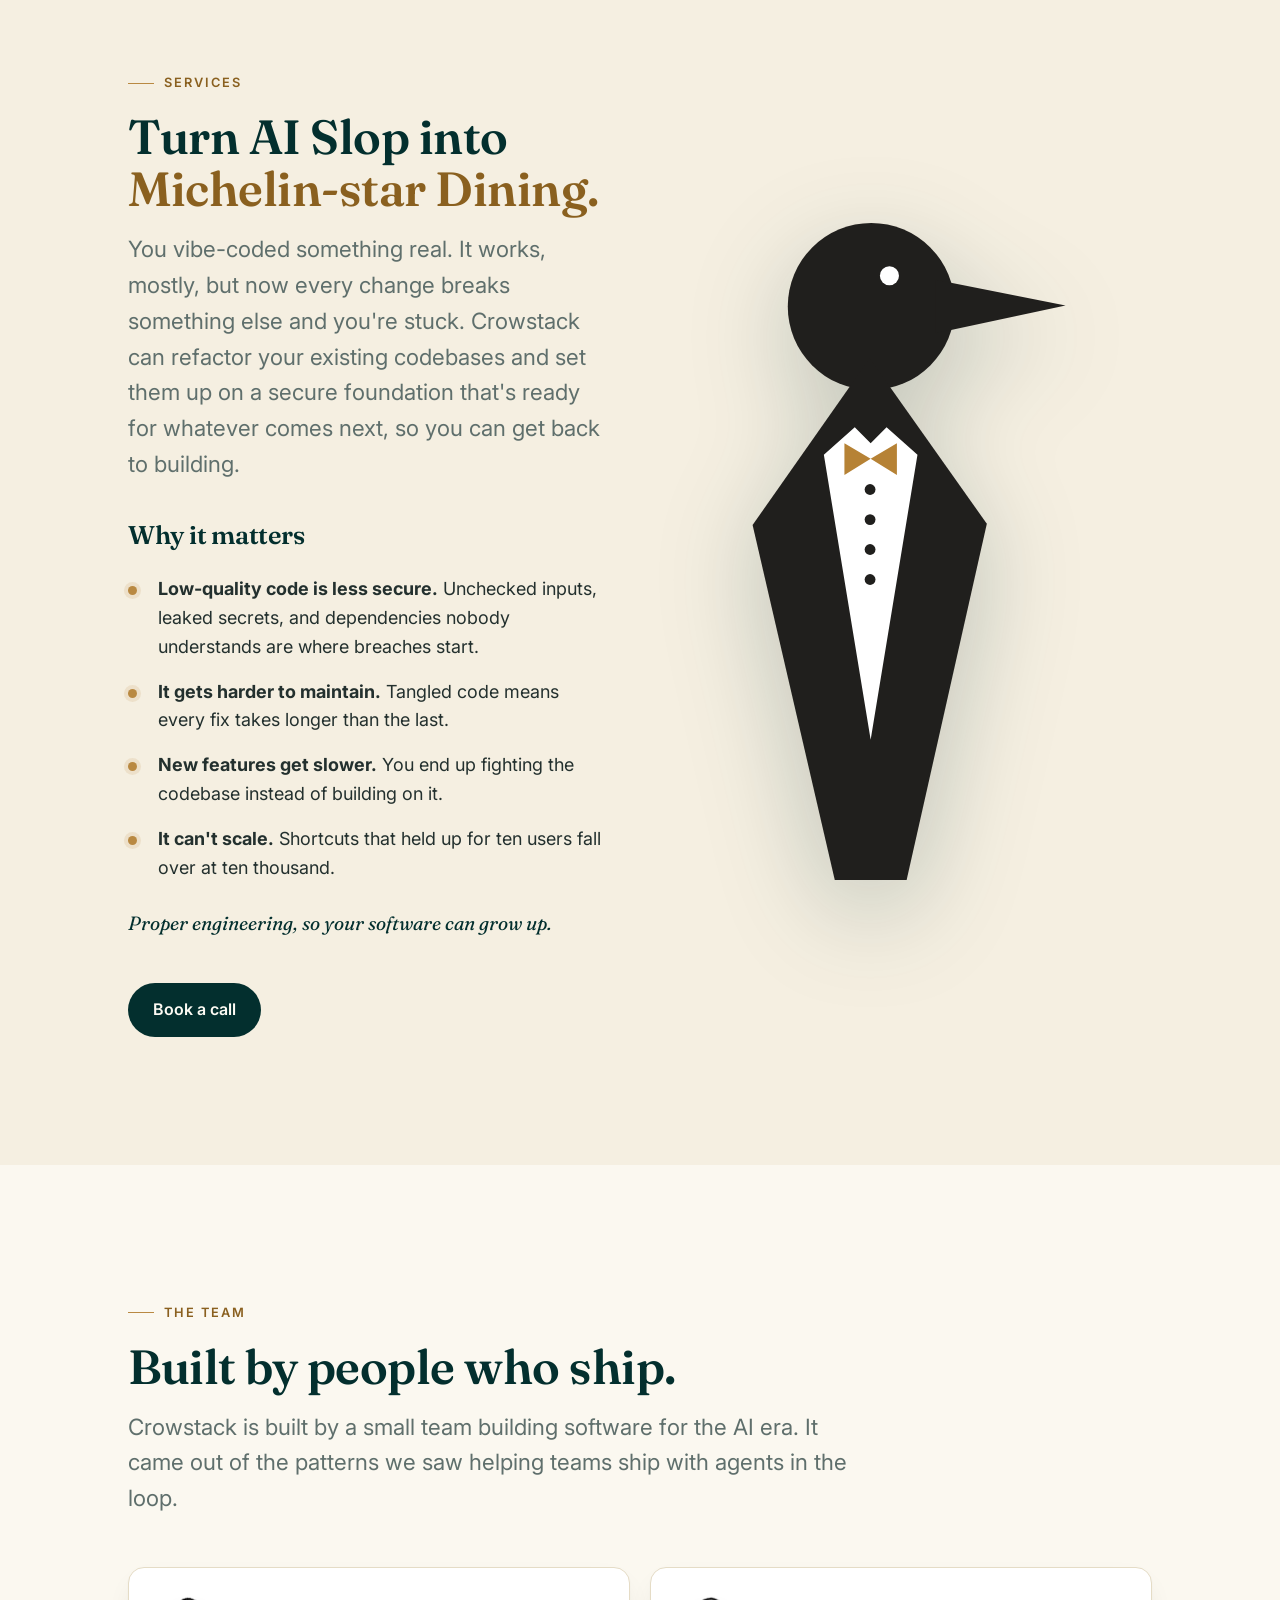
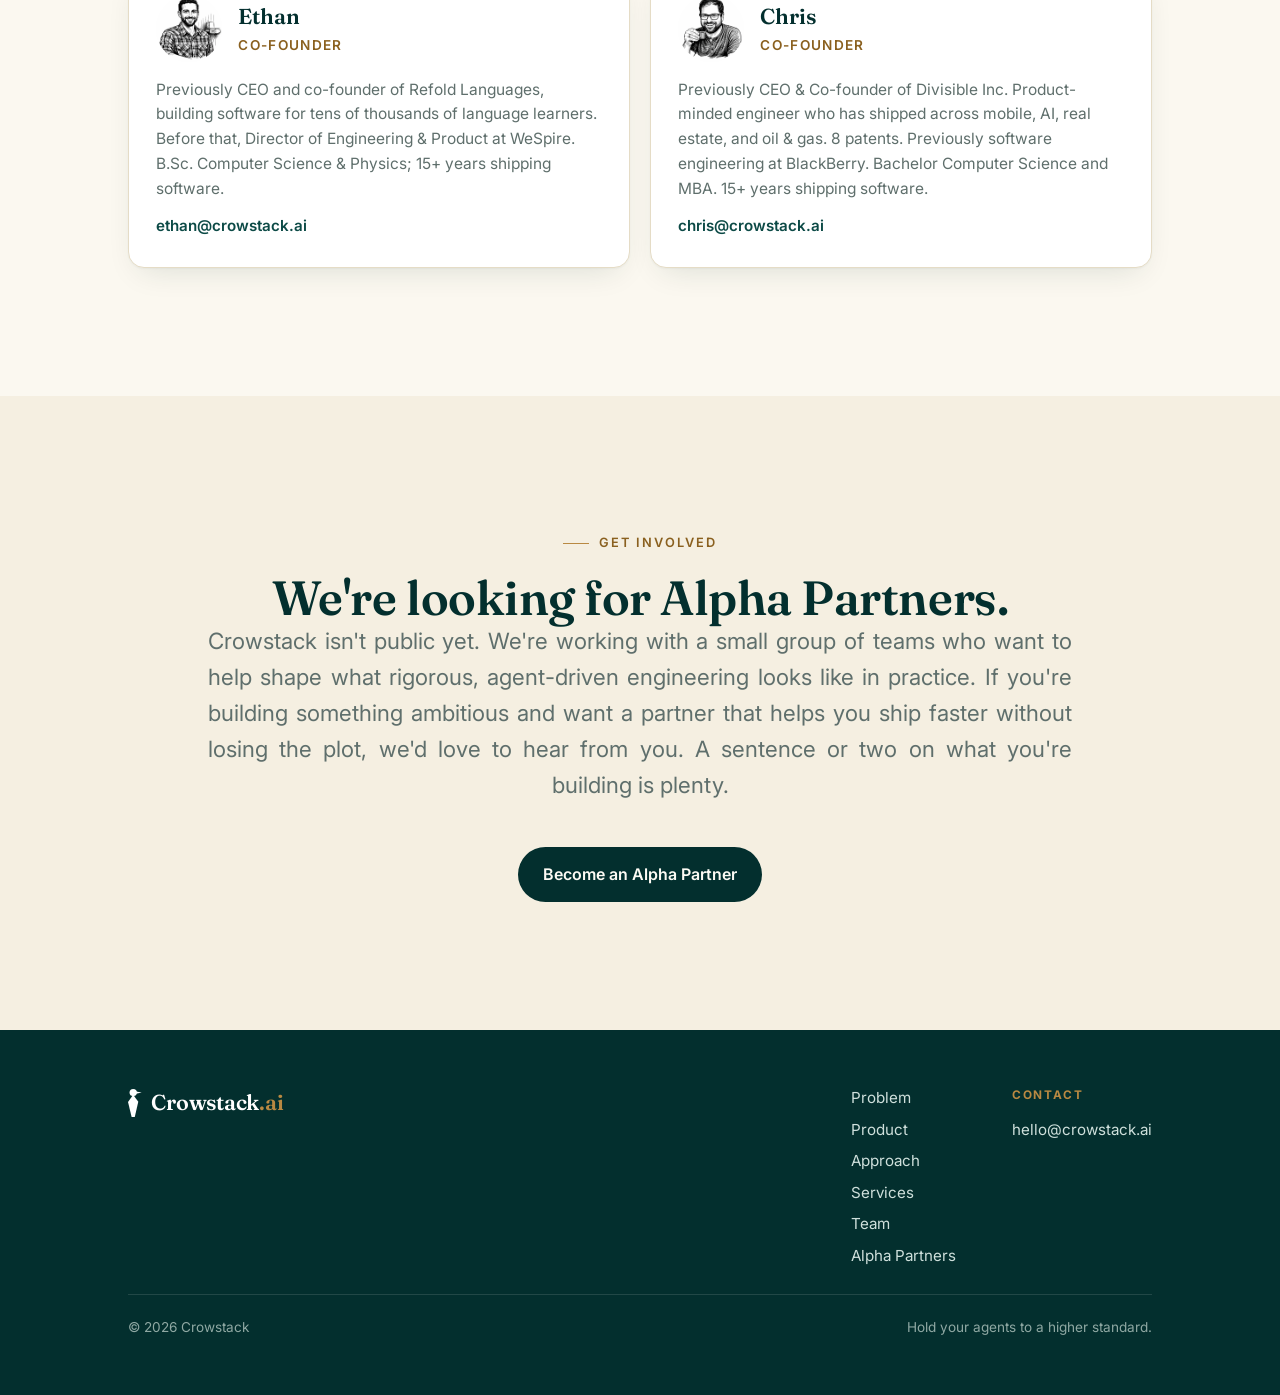
==== commit a4e6f90d: "home: reframe project-management copy as rigorous engineering process (D3 M1-M6, operator-approved 2" ====
--- a/index.html
+++ b/index.html
@@ -80,7 +80,7 @@
             <span class="chip chip-q">?</span>
           </div>
         </div>
-        <p class="rootcause">Agile existed to navigate uncertainty and coordinate human teamwork. What does Agile look like when the majority of your team are agents? We don't know yet, because it hasn't been built yet. Right now, that means it fails in two important ways.</p>
+        <p class="rootcause">Each era found an engineering discipline that tamed its chaos. Agents now write code faster than ever, but the discipline that makes that code trustworthy hasn't caught up. Right now, that gap shows up in two ways.</p>
       </div>
 
       <div class="failure-grid">
@@ -96,7 +96,7 @@
         </div>
       </div>
 
-      <p class="rootcause">Both failure modes share one root cause: <strong>project management was never built for a team of humans and agents.</strong> The rigor that makes human engineers trustworthy (breaking down the work, recording decisions, testing assumptions, carrying lessons forward) simply isn't there.</p>
+      <p class="rootcause">Both failure modes share one root cause: <strong>agents don't follow an engineering process.</strong> The rigor that makes human engineers trustworthy (breaking down the work, recording decisions, testing assumptions, carrying lessons forward) simply isn't there.</p>
     </div>
   </section>
 
@@ -146,16 +146,16 @@
       </div>
 
       <div class="solution-block">
-        <p class="lede solution-lede">Project management built for a team of humans and agents looks different from project management built for humans alone. Agile gave human teams a way to navigate uncertainty together. The team has changed. The work hasn't.</p>
+        <p class="lede solution-lede">On a good human team, rigor is a habit: specs before code, tests before merge, reviews before release, decisions written down. Agents don't have habits. Crowstack makes that process the default path for every task, so rigor isn't optional and doesn't depend on you watching.</p>
       </div>
 
       <div class="pillars-intro">
-        <h3 class="h3">We're building Agile for the AI era.<br>Four pillars make it work.</h3>
+        <h3 class="h3">Rigorous engineering, built into every task.<br>Four pillars make it work.</h3>
       </div>
       <div class="pillar-cards">
         <a class="pcard" href="#process">
           <span class="ic">✅</span>
-          <div><h3>Embedded process</h3><p>Engineering and project-management workflows built into every task.</p></div>
+          <div><h3>Embedded process</h3><p>Proven engineering workflows (plan, build, test, review) built into every task.</p></div>
         </a>
         <a class="pcard" href="#memory">
           <span class="ic">🧠</span>
@@ -312,7 +312,7 @@
     <div class="container cta-wrap">
       <p class="eyebrow" style="justify-content:center">Get involved</p>
       <h2 class="h2">We're looking for Alpha Partners.</h2>
-      <p class="lede">Crowstack isn't public yet. We're working with a small group of teams who want to help shape what AI-native project management actually looks like in practice. If you're building something ambitious and want a partner that helps you ship faster without losing the plot, we'd love to hear from you. A sentence or two on what you're building is plenty.</p>
+      <p class="lede">Crowstack isn't public yet. We're working with a small group of teams who want to help shape what rigorous, agent-driven engineering looks like in practice. If you're building something ambitious and want a partner that helps you ship faster without losing the plot, we'd love to hear from you. A sentence or two on what you're building is plenty.</p>
       <a class="btn btn-primary" href="https://docs.google.com/forms/d/e/1FAIpQLSdmD4PJmf8b31ppIlkDdVVbt7W2wil2nHHQWsM85WrEWb5RtA/viewform" target="_blank" rel="noopener">Become an Alpha Partner</a>
     </div>
   </section>
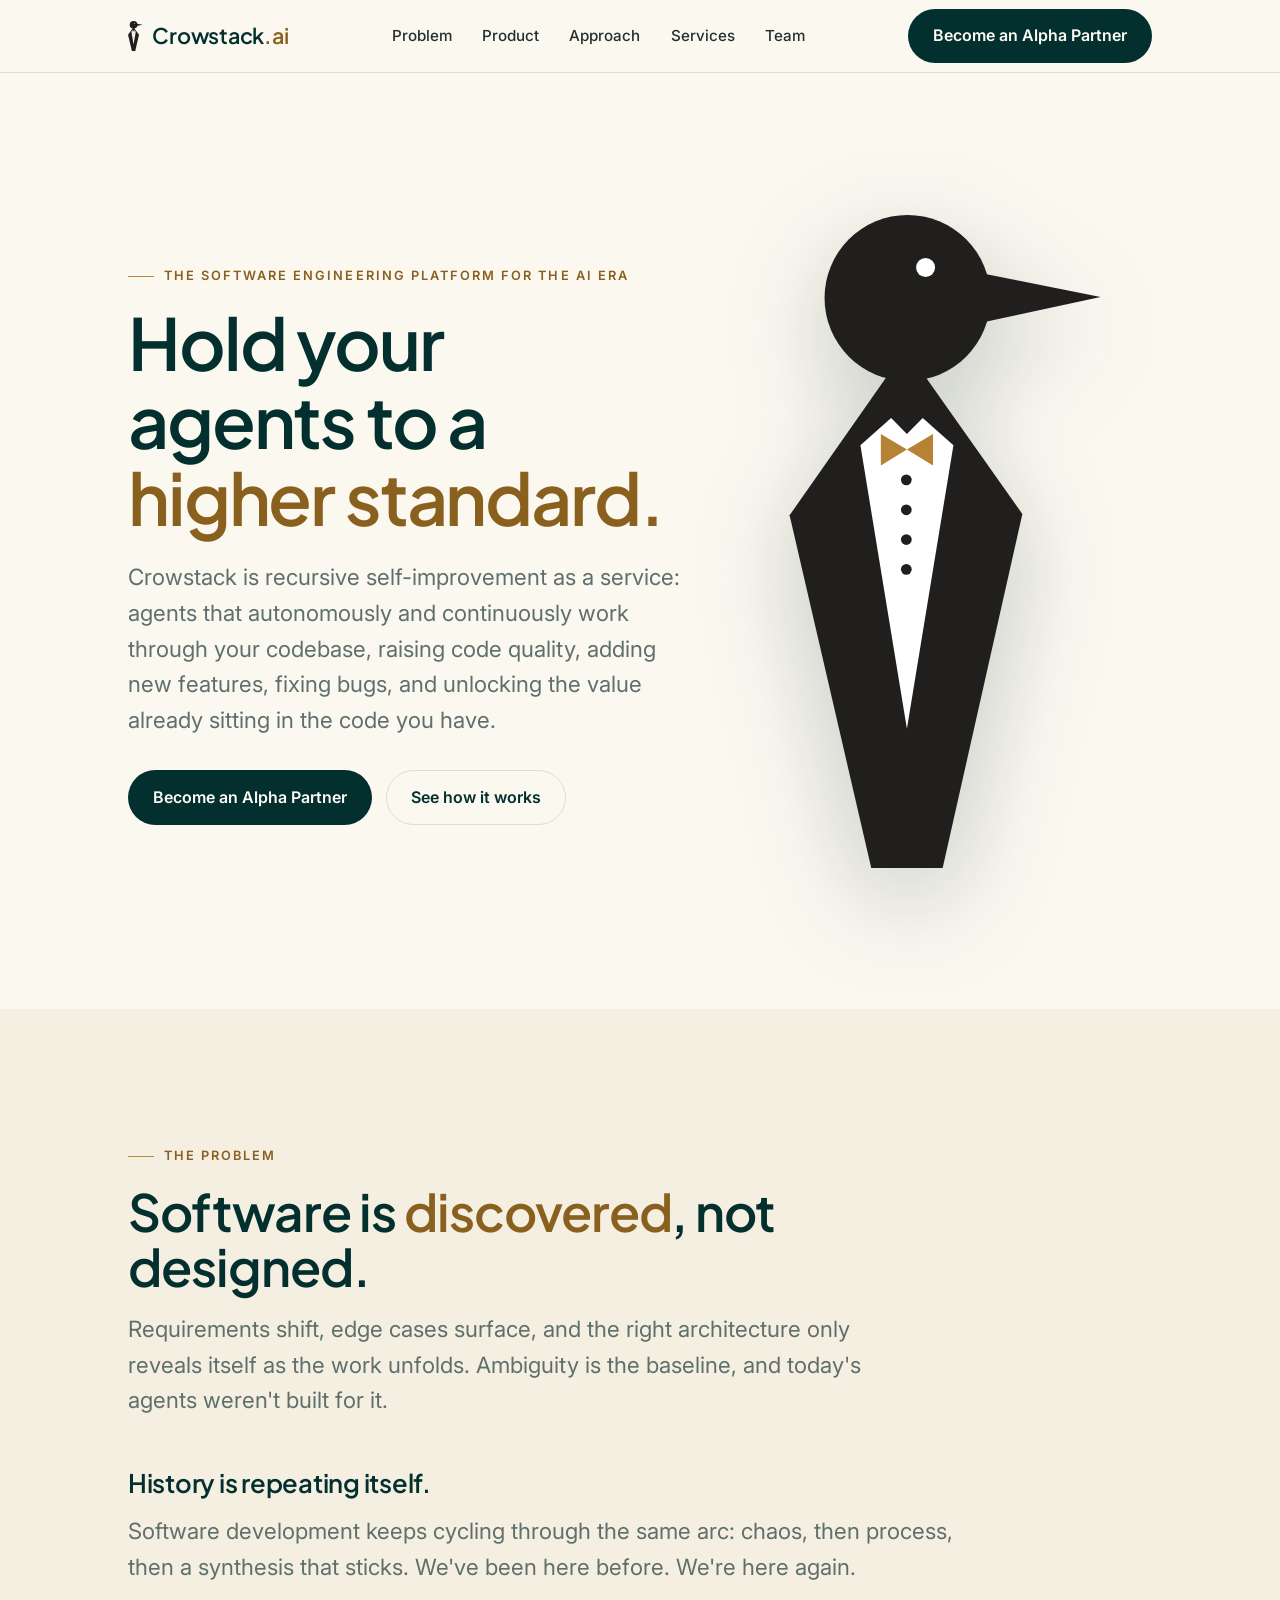
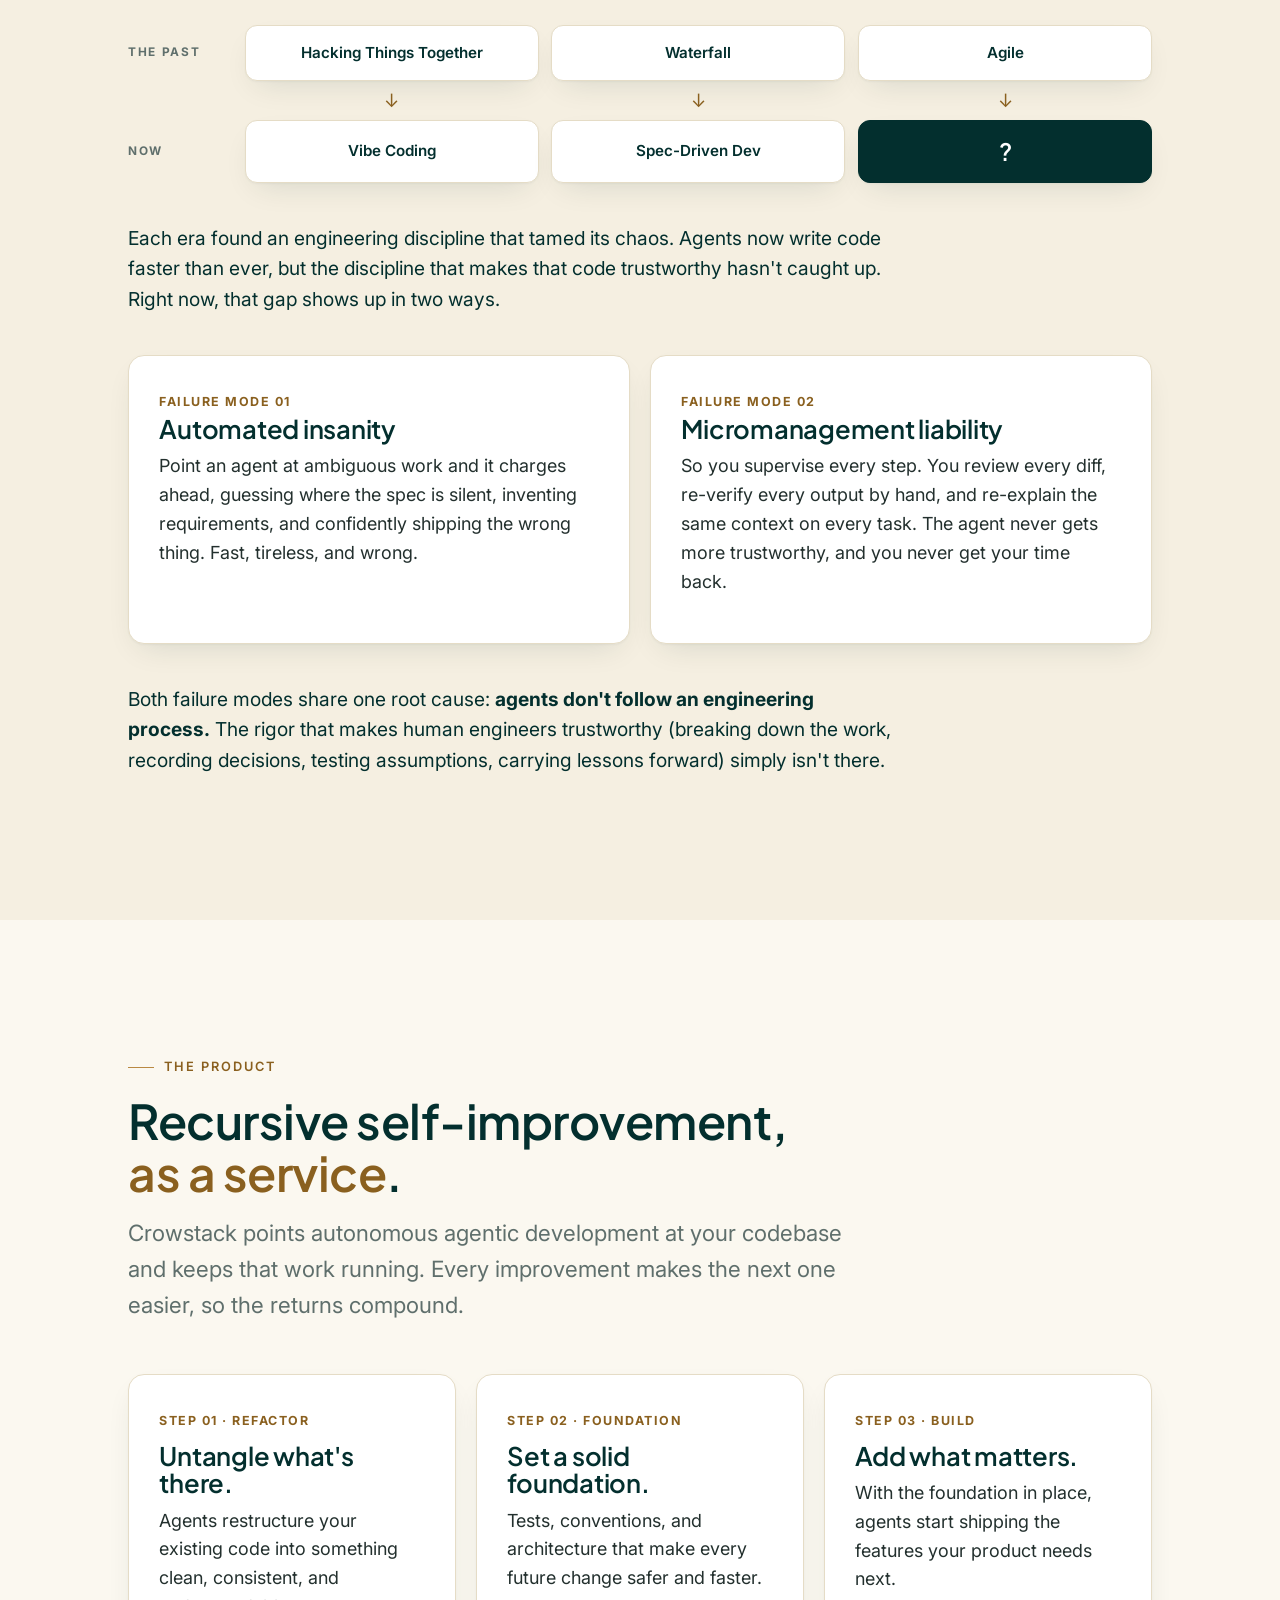
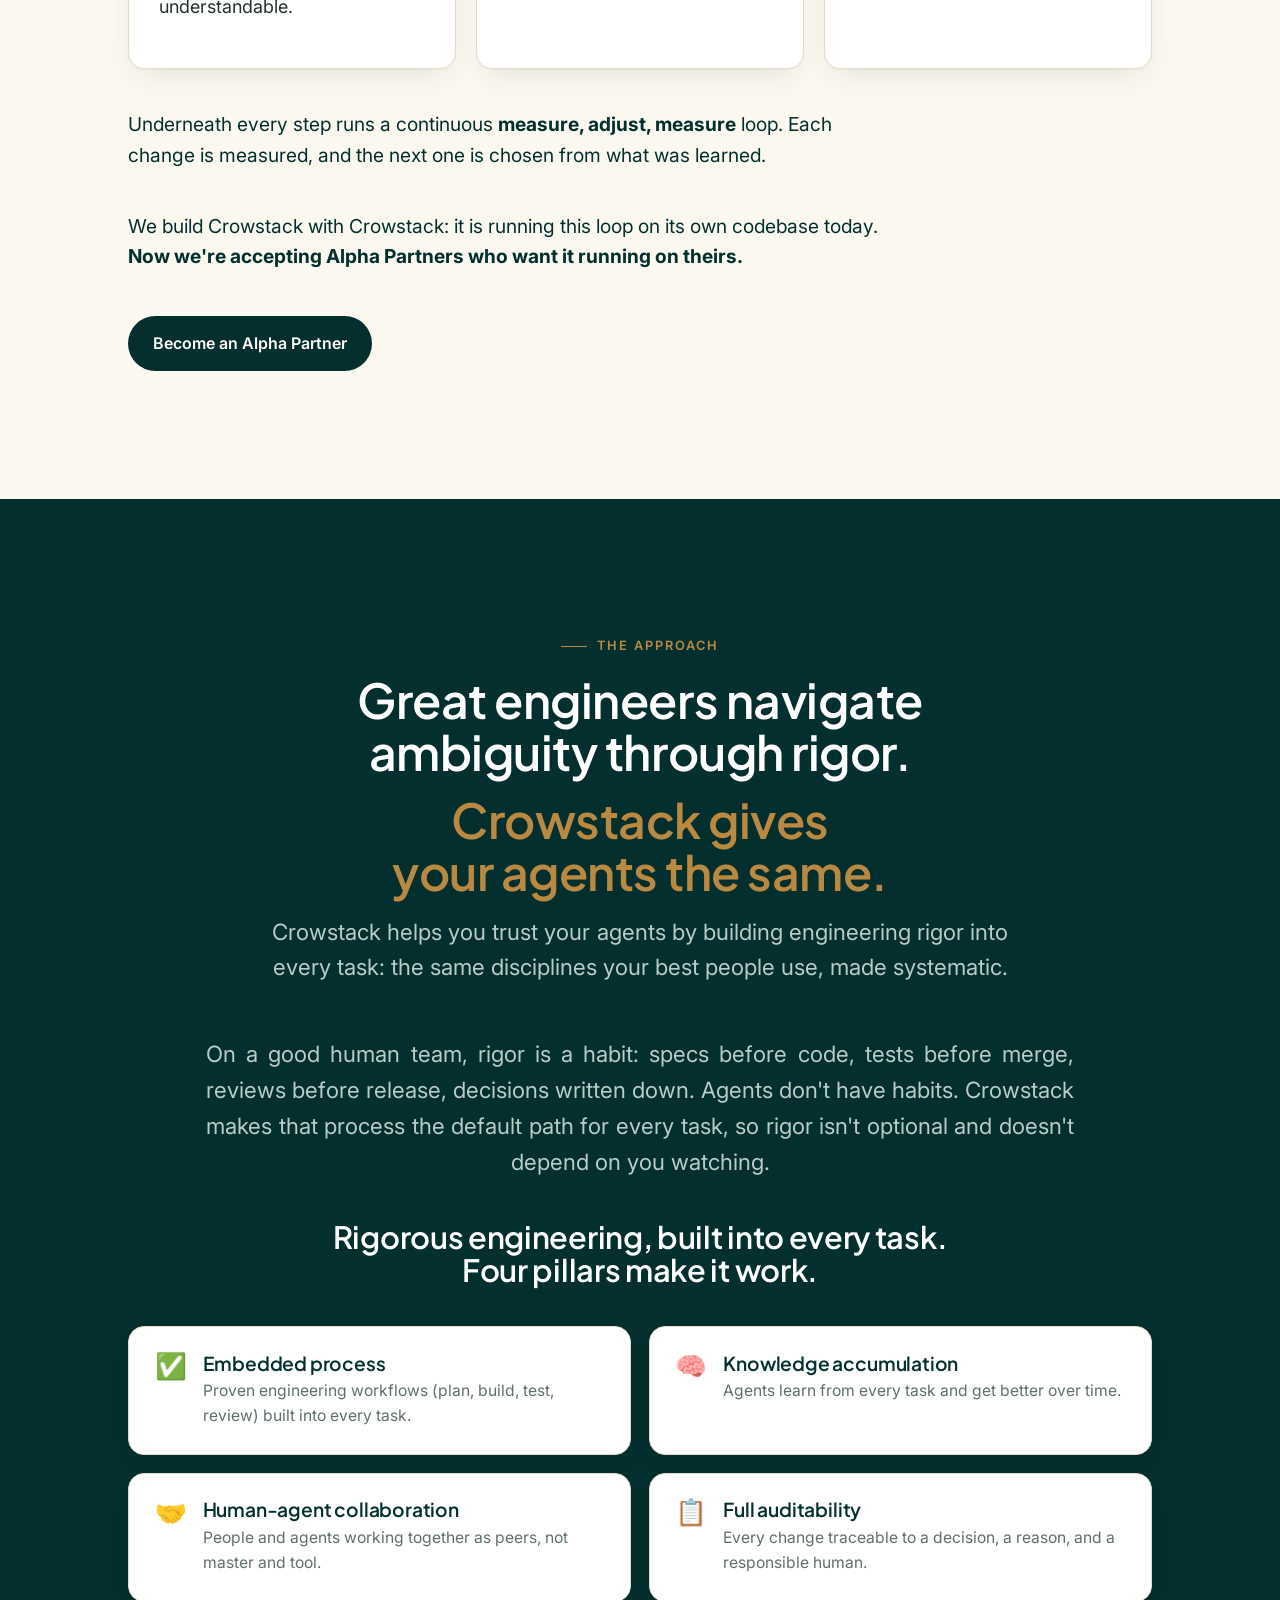
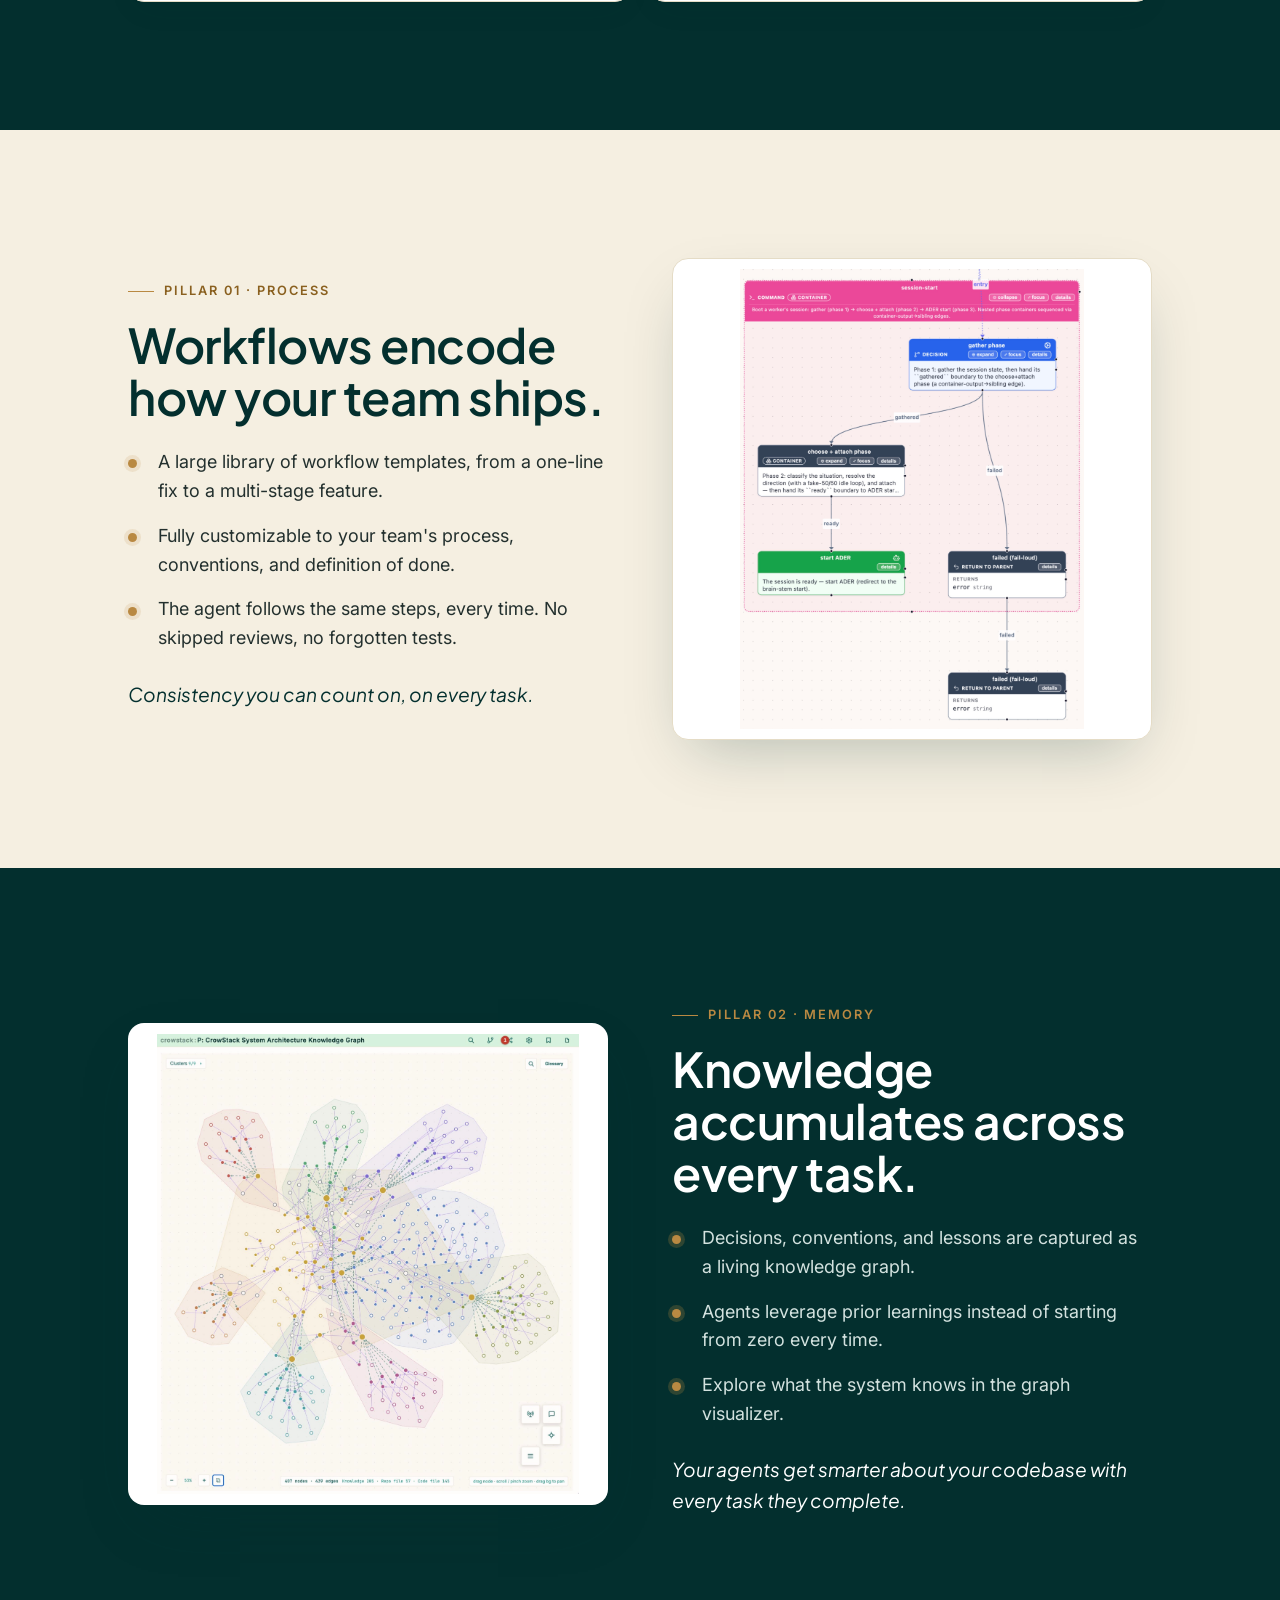
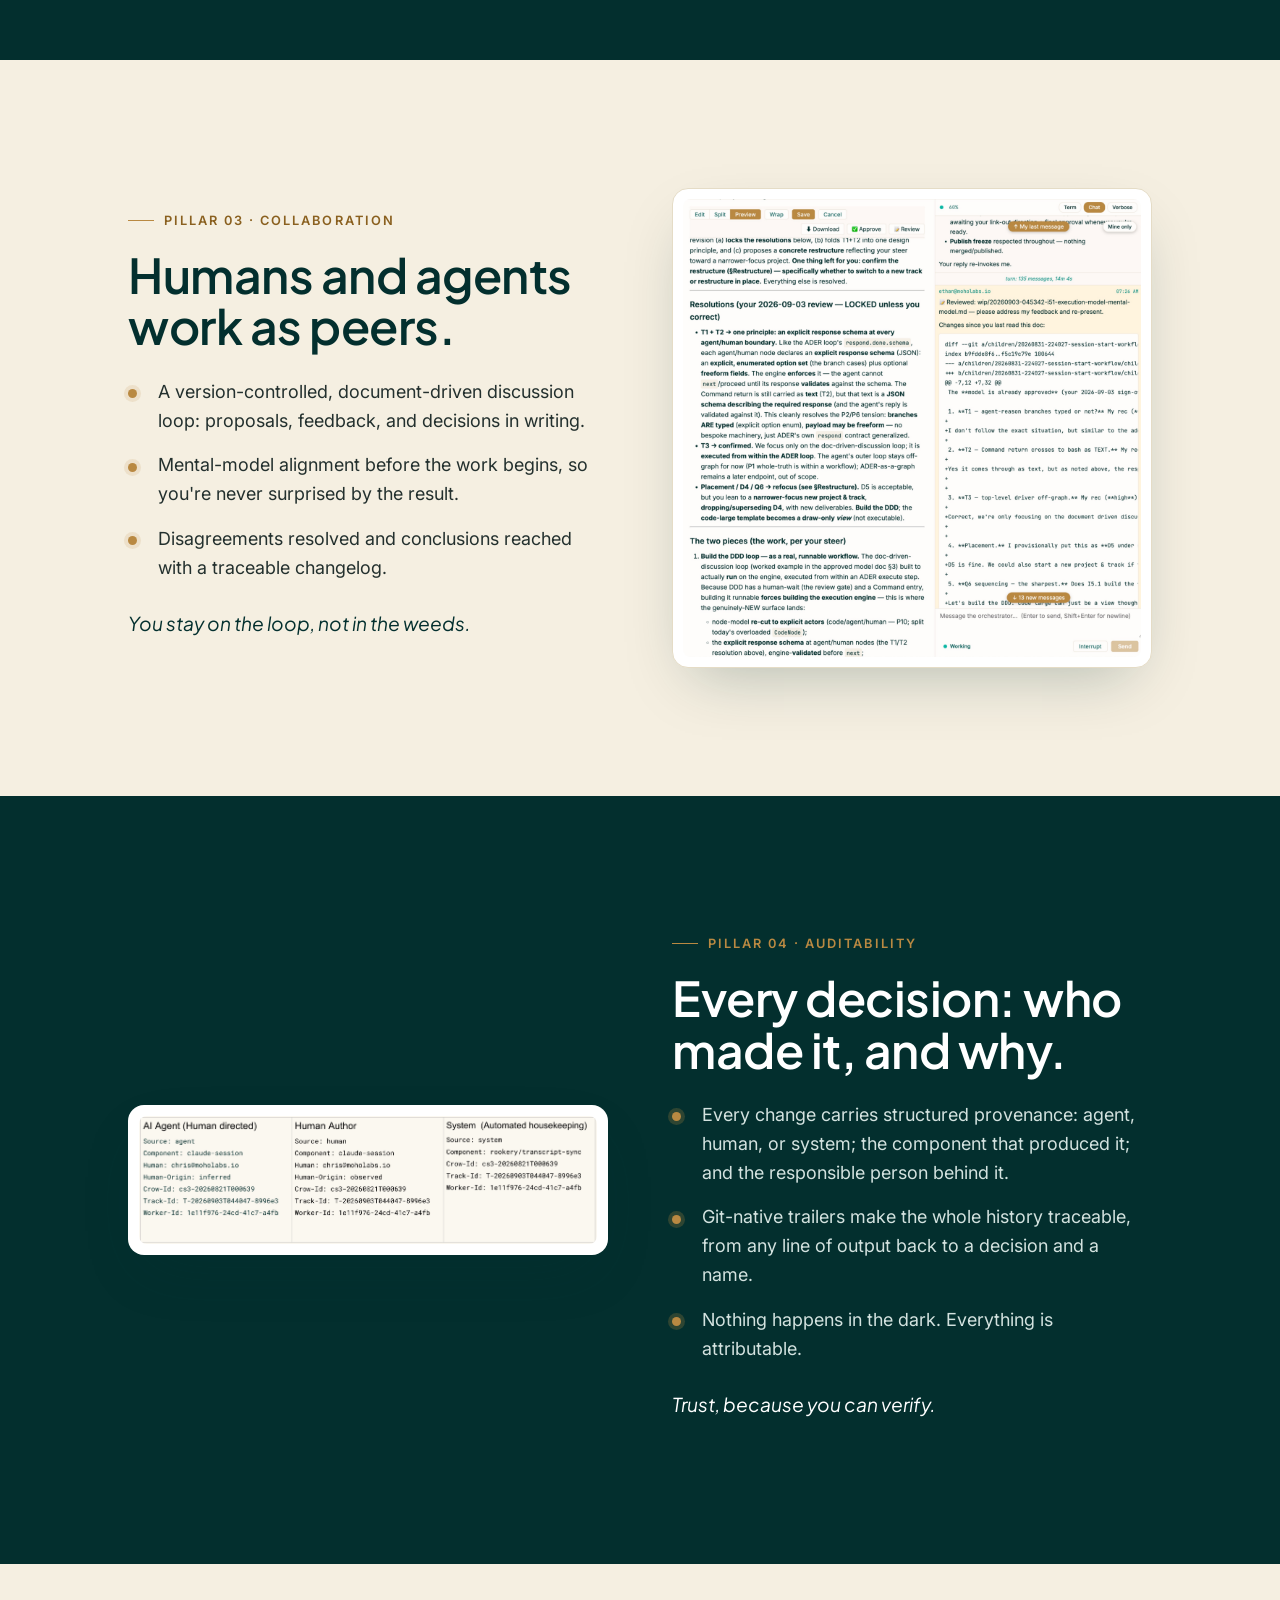
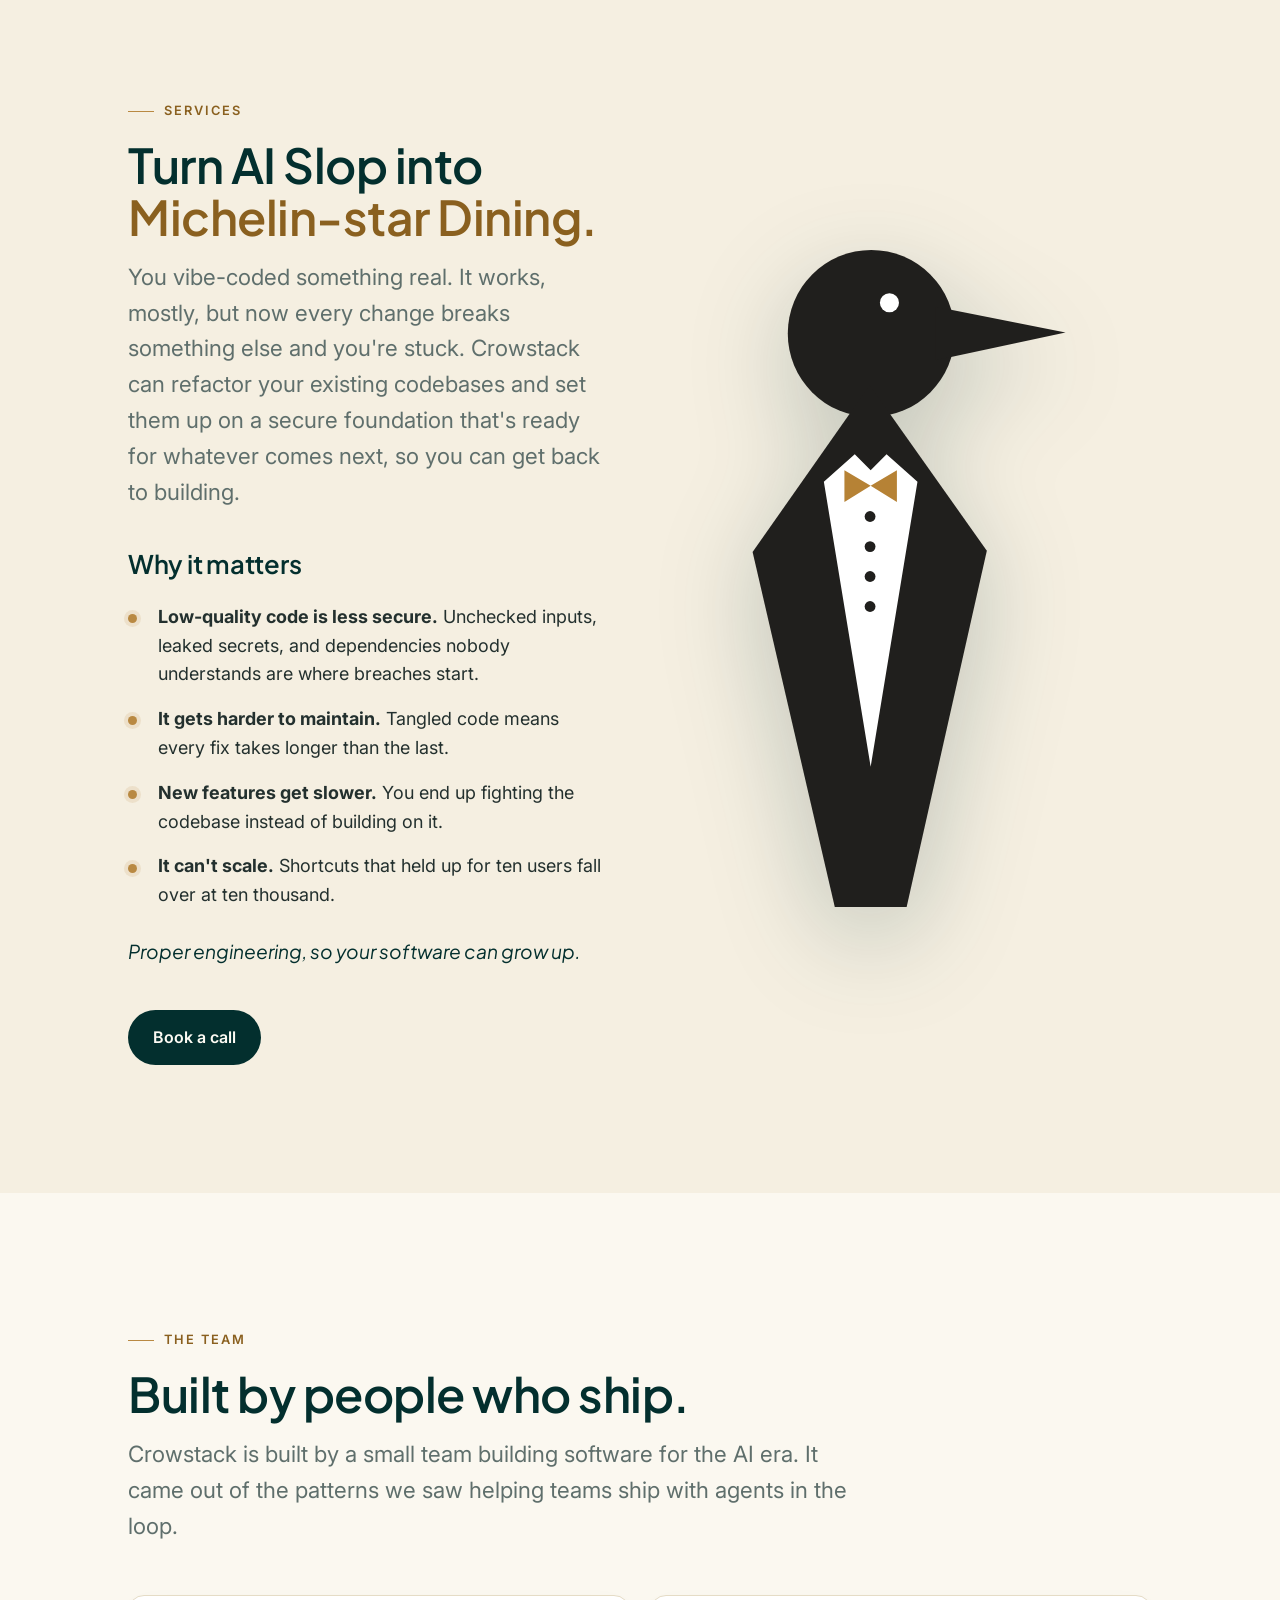
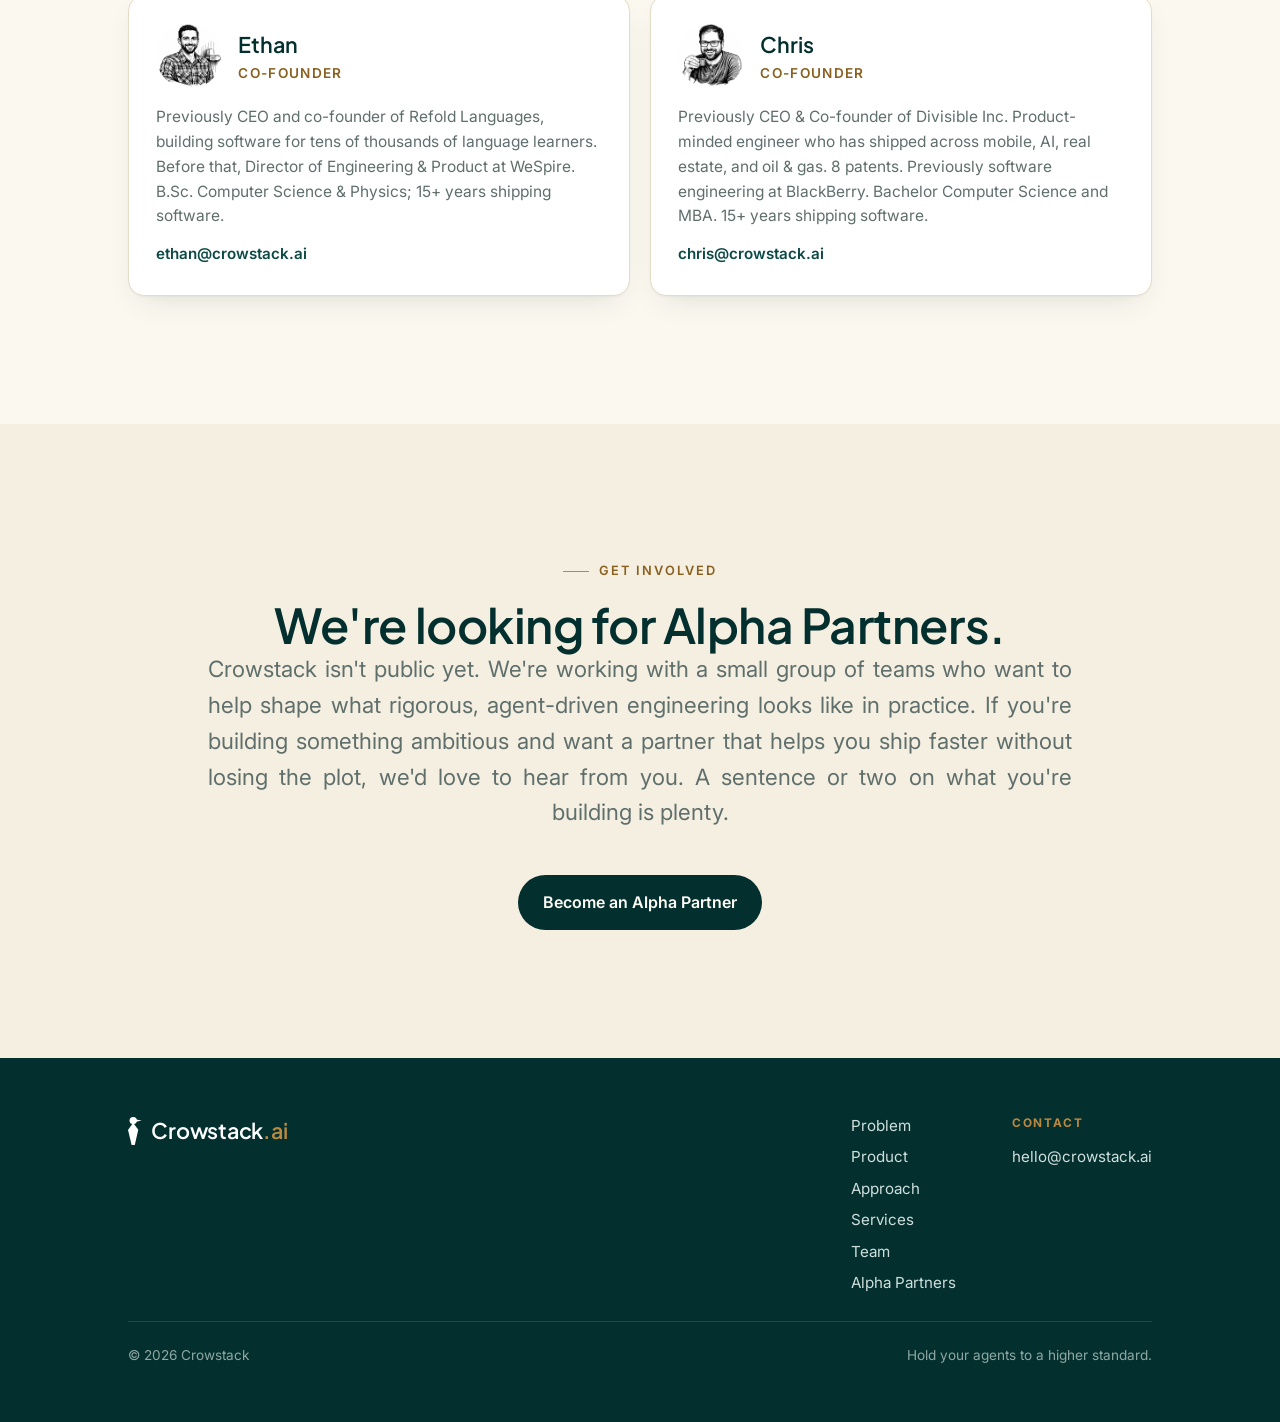
==== commit 6140e2c7: "Display font: Fraunces -> Plus Jakarta Sans on every page; hero title retuned to keep 3 lines; style" ====
--- a/index.html
+++ b/index.html
@@ -8,8 +8,8 @@
 <link rel="icon" href="favicon.ico">
 <link rel="preconnect" href="https://fonts.googleapis.com">
 <link rel="preconnect" href="https://fonts.gstatic.com" crossorigin>
-<link href="https://fonts.googleapis.com/css2?family=Fraunces:ital,opsz,wght@0,9..144,400..700;1,9..144,400..600&family=Inter:wght@400;500;600;700&display=swap" rel="stylesheet">
-<link rel="stylesheet" href="styles.css?v=20261102-3">
+<link href="https://fonts.googleapis.com/css2?family=Plus+Jakarta+Sans:ital,wght@0,400..700;1,400..700&family=Inter:wght@400;500;600;700&display=swap" rel="stylesheet">
+<link rel="stylesheet" href="styles.css?v=20261104-1">
 </head>
 <body>
 
--- a/styles.css
+++ b/styles.css
@@ -2,7 +2,7 @@
    Crowstack: new-site design system
    Brand tokens sampled from the product deck:
    cream #fbf8f0 · deep green #032f2e · gold #b98942 · mascot grey #b0aea8
-   Display: Fraunces (editorial serif) · Body/UI: Inter
+   Display: Plus Jakarta Sans · Body/UI: Inter
    ============================================================ */
 
 :root {
@@ -18,7 +18,7 @@
   --line:       #e5dcc6;   /* hairline on cream */
   --white:      #ffffff;
 
-  --font-display: "Fraunces", Georgia, "Times New Roman", serif;
+  --font-display: "Plus Jakarta Sans", system-ui, -apple-system, Segoe UI, Roboto, sans-serif;
   --font-body:    "Inter", system-ui, -apple-system, Segoe UI, Roboto, sans-serif;
 
   --maxw: 1120px;
@@ -124,7 +124,7 @@
 /* ---------- hero ---------- */
 .hero { position: relative; overflow: hidden; padding-block: clamp(72px, 11vw, 150px); }
 .hero__grid { display: grid; grid-template-columns: 1.15fr .85fr; gap: clamp(24px, 5vw, 64px); align-items: center; }
-.hero__title { font-size: clamp(2.9rem, 6.4vw, 5rem); }
+.hero__title { font-size: clamp(2.6rem, 5.6vw, 4.5rem); letter-spacing: -.03em; }
 .hero__sub { margin-top: 1.4rem; }
 .hero__actions { display: flex; flex-wrap: wrap; gap: .9rem; margin-top: 2rem; }
 .hero__punch {
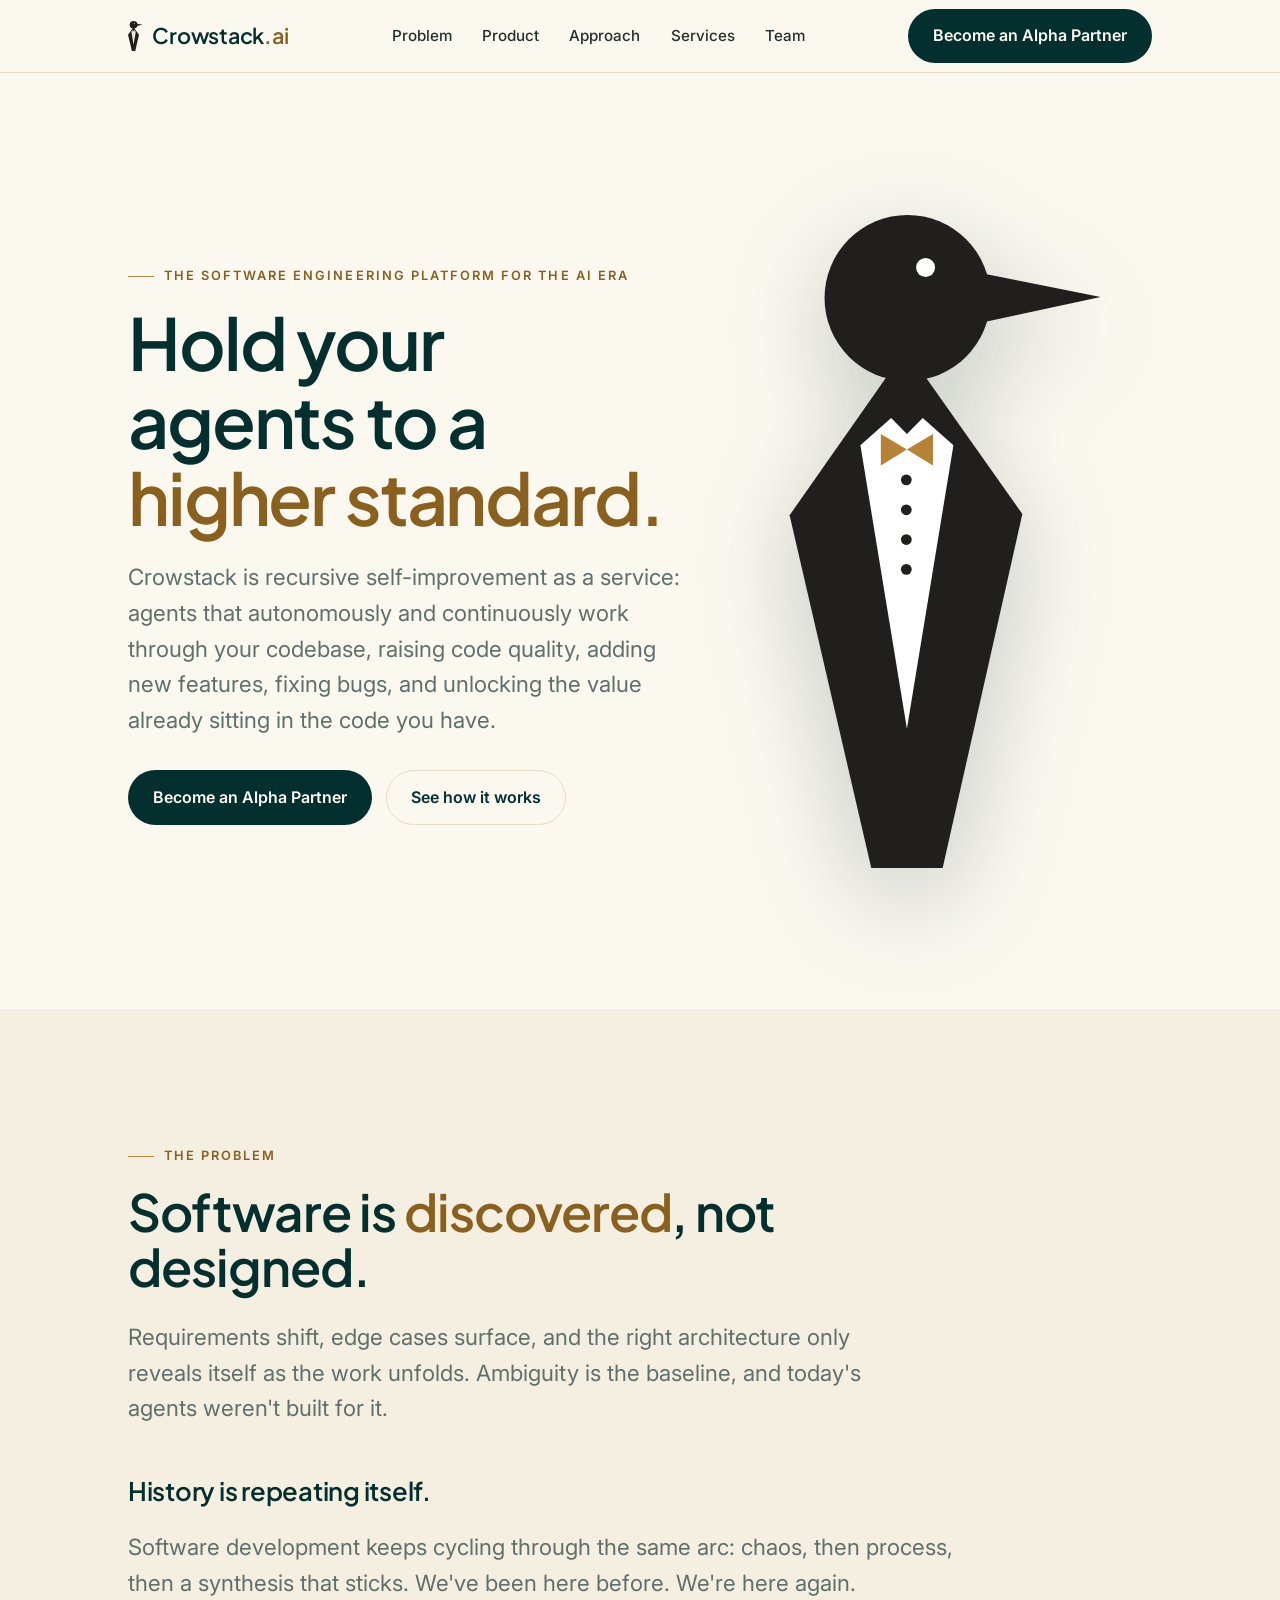
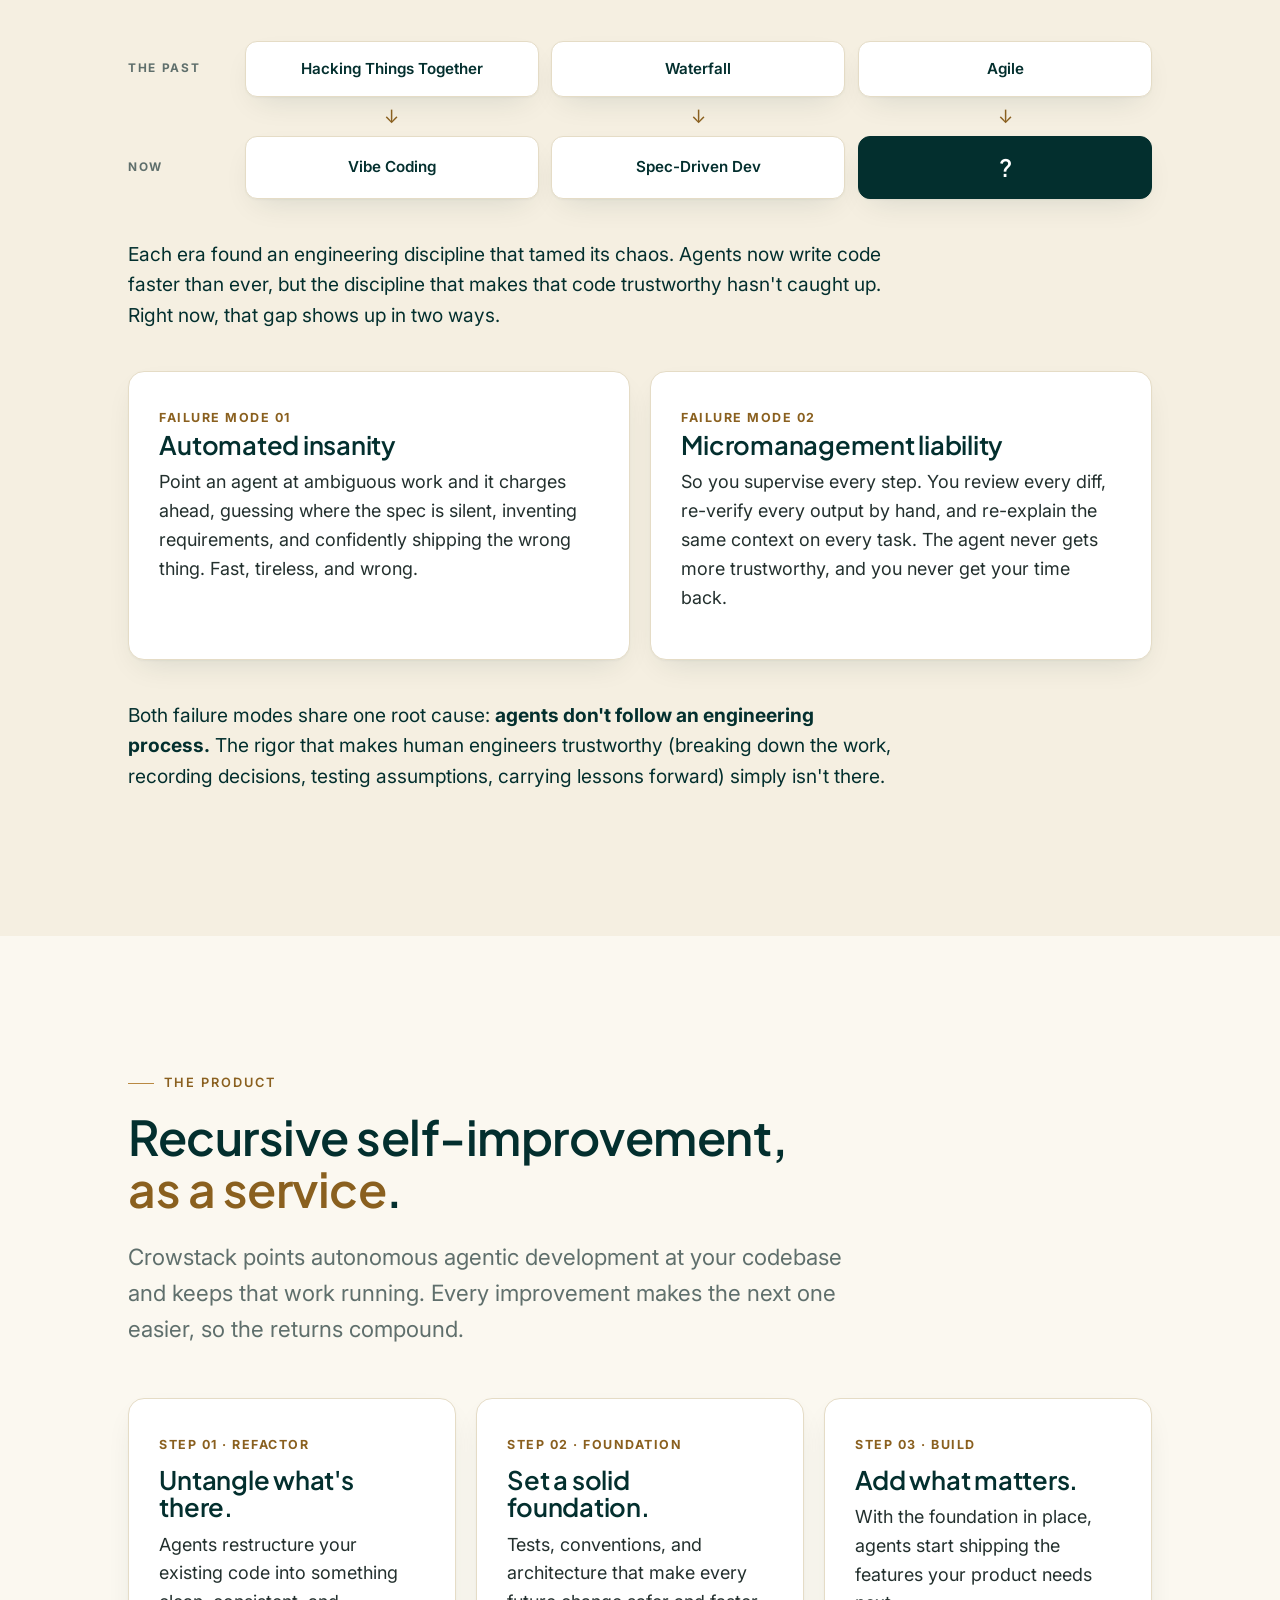
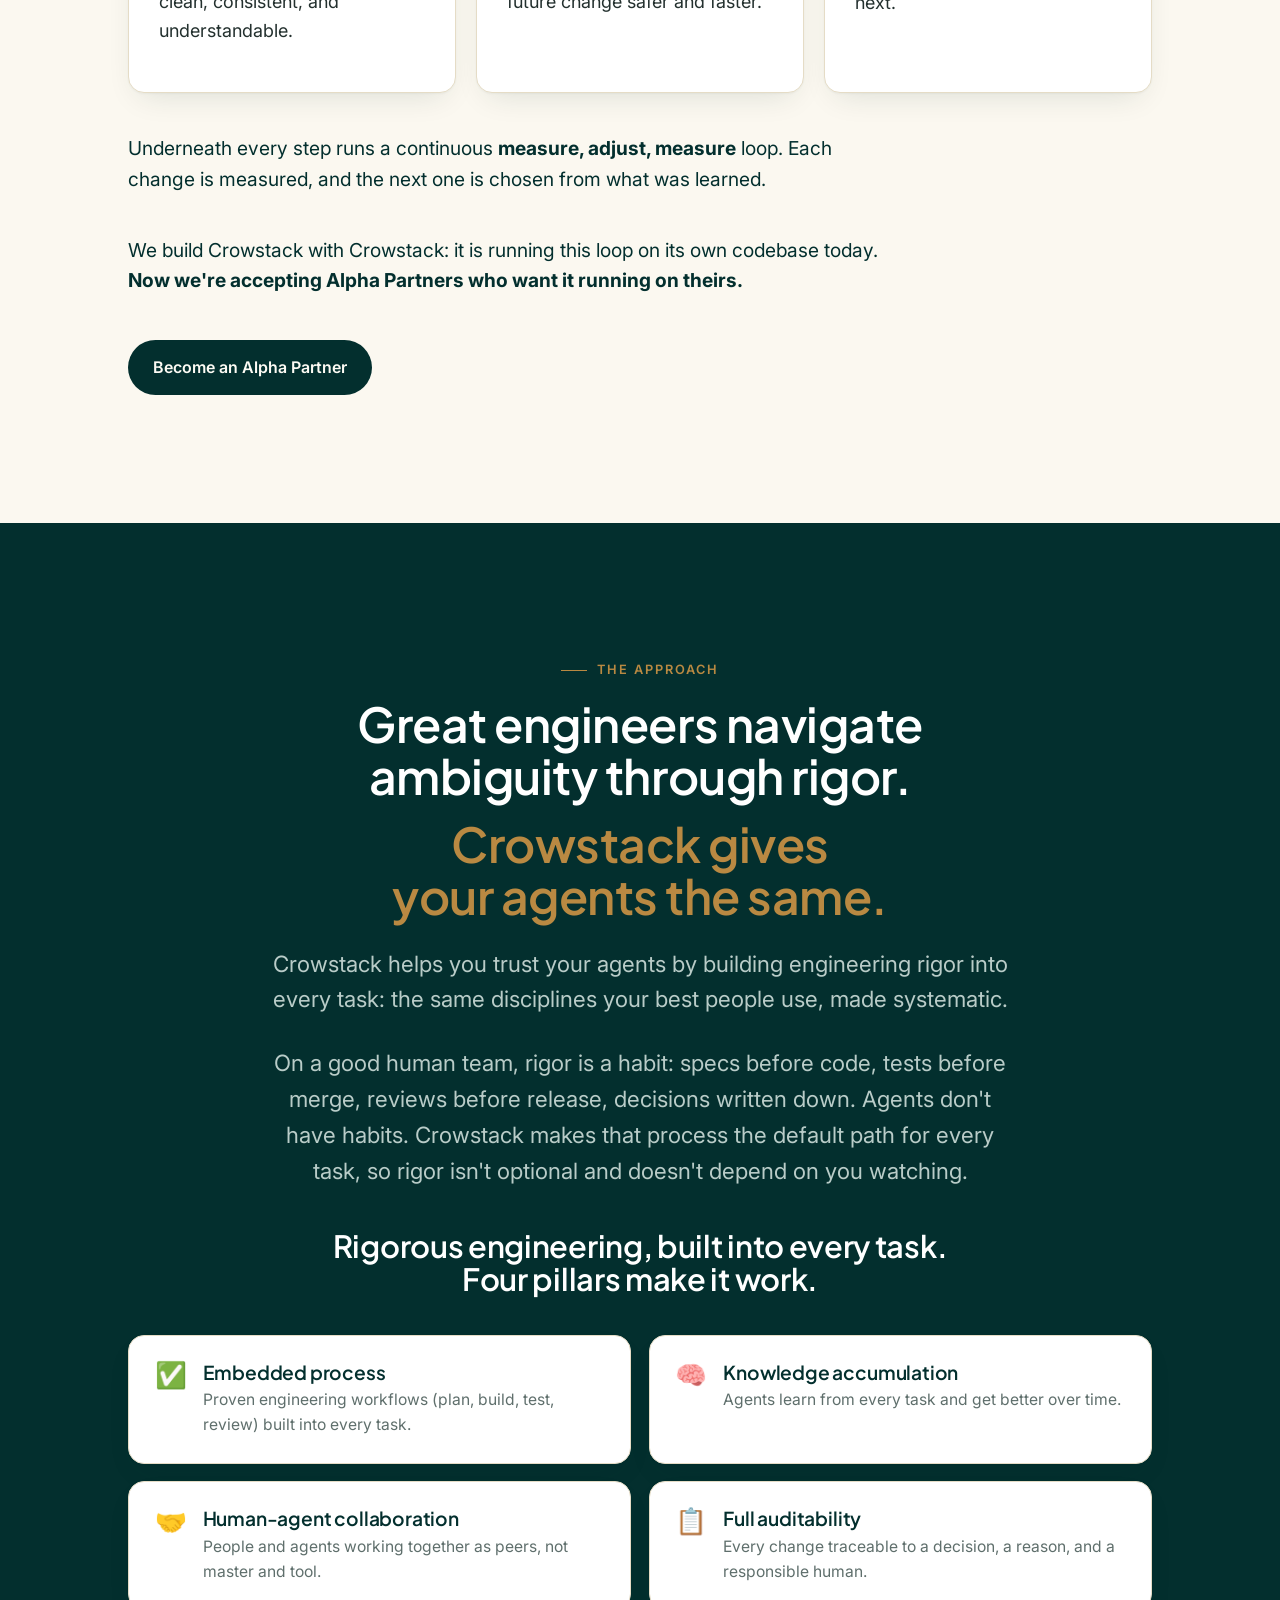
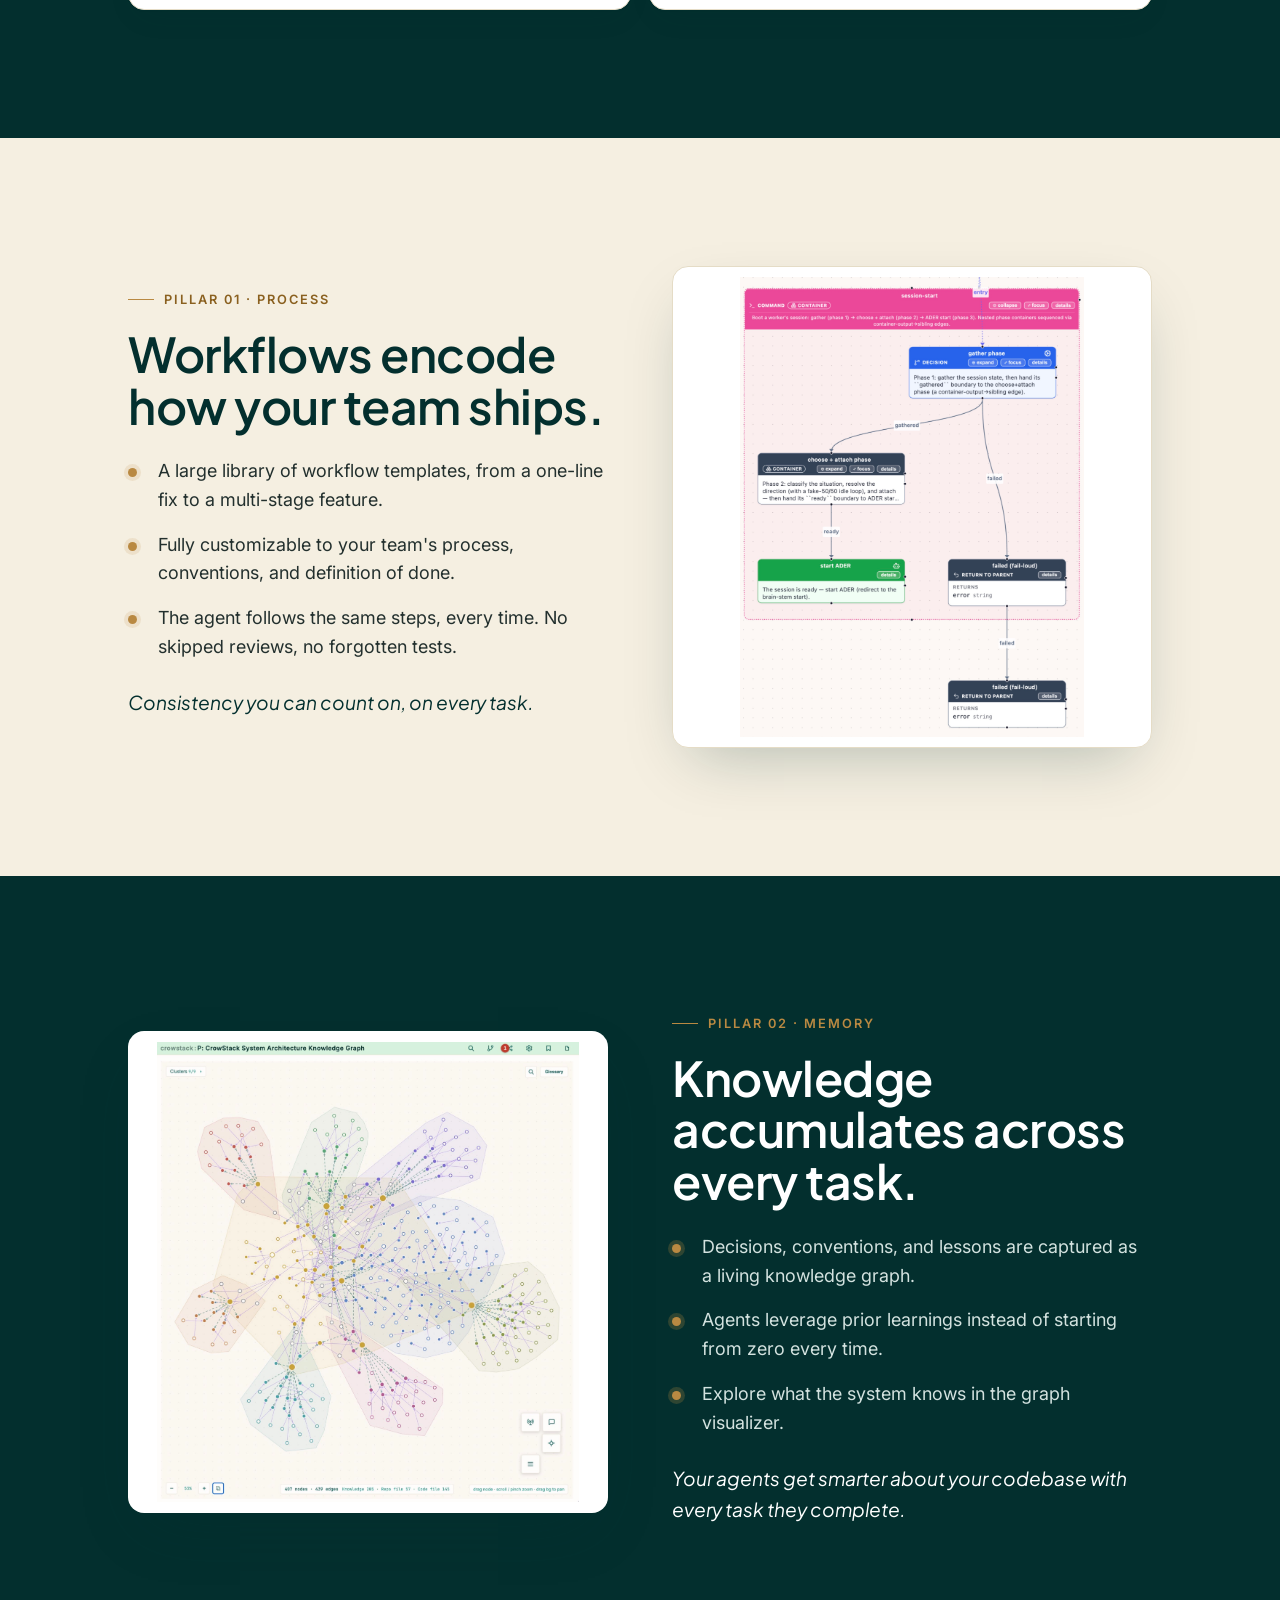
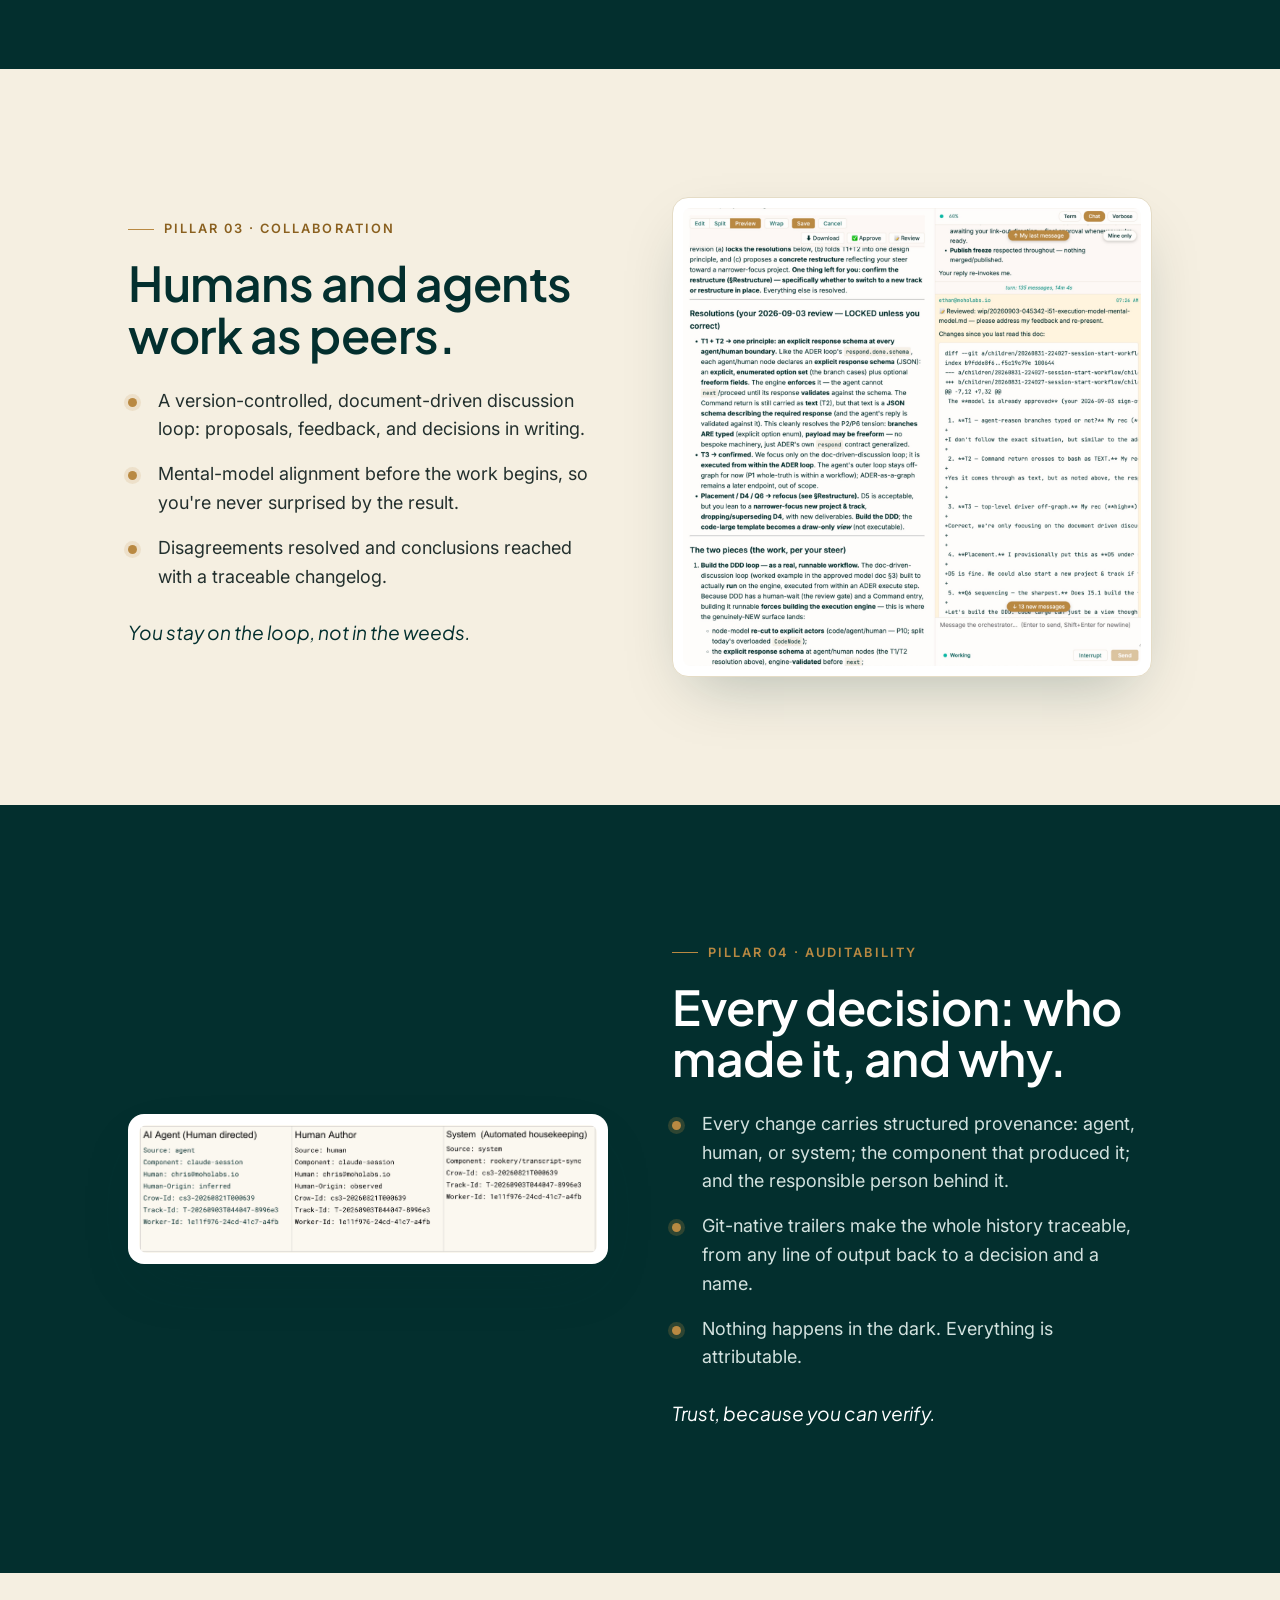
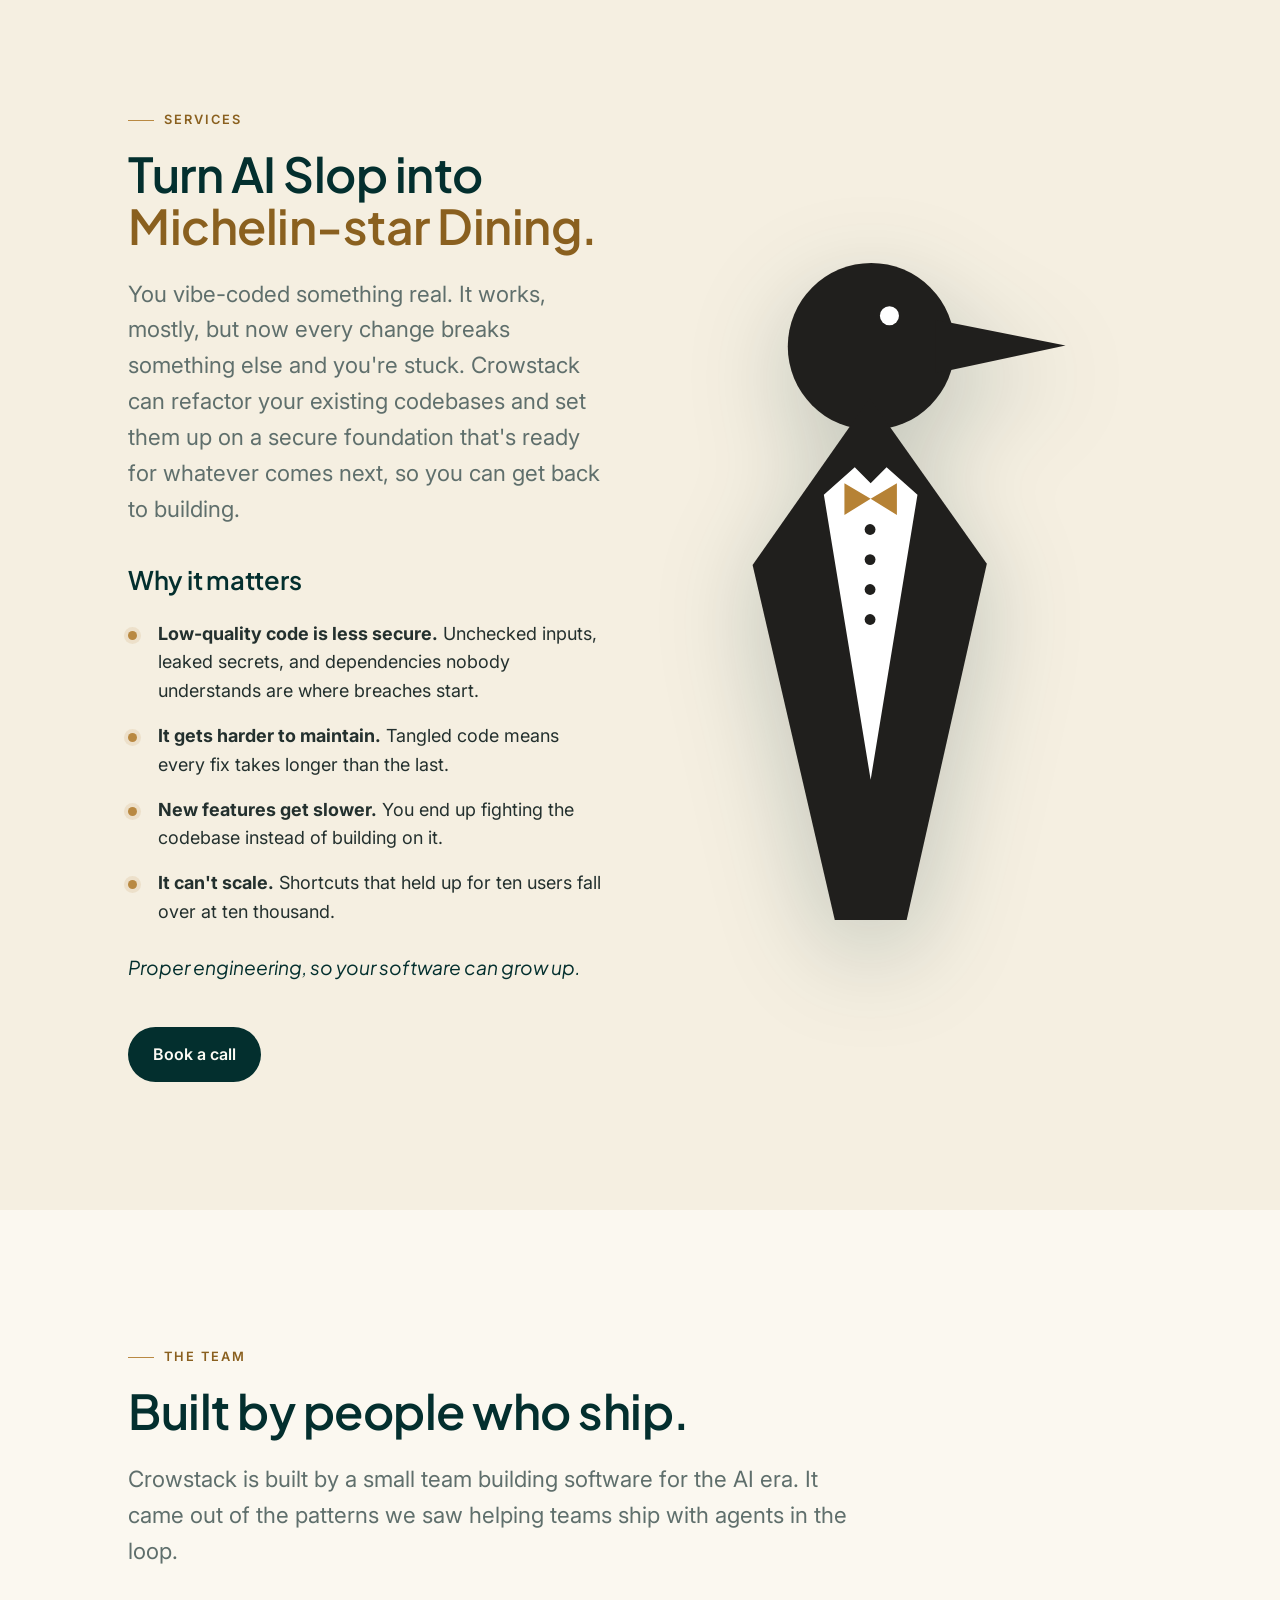
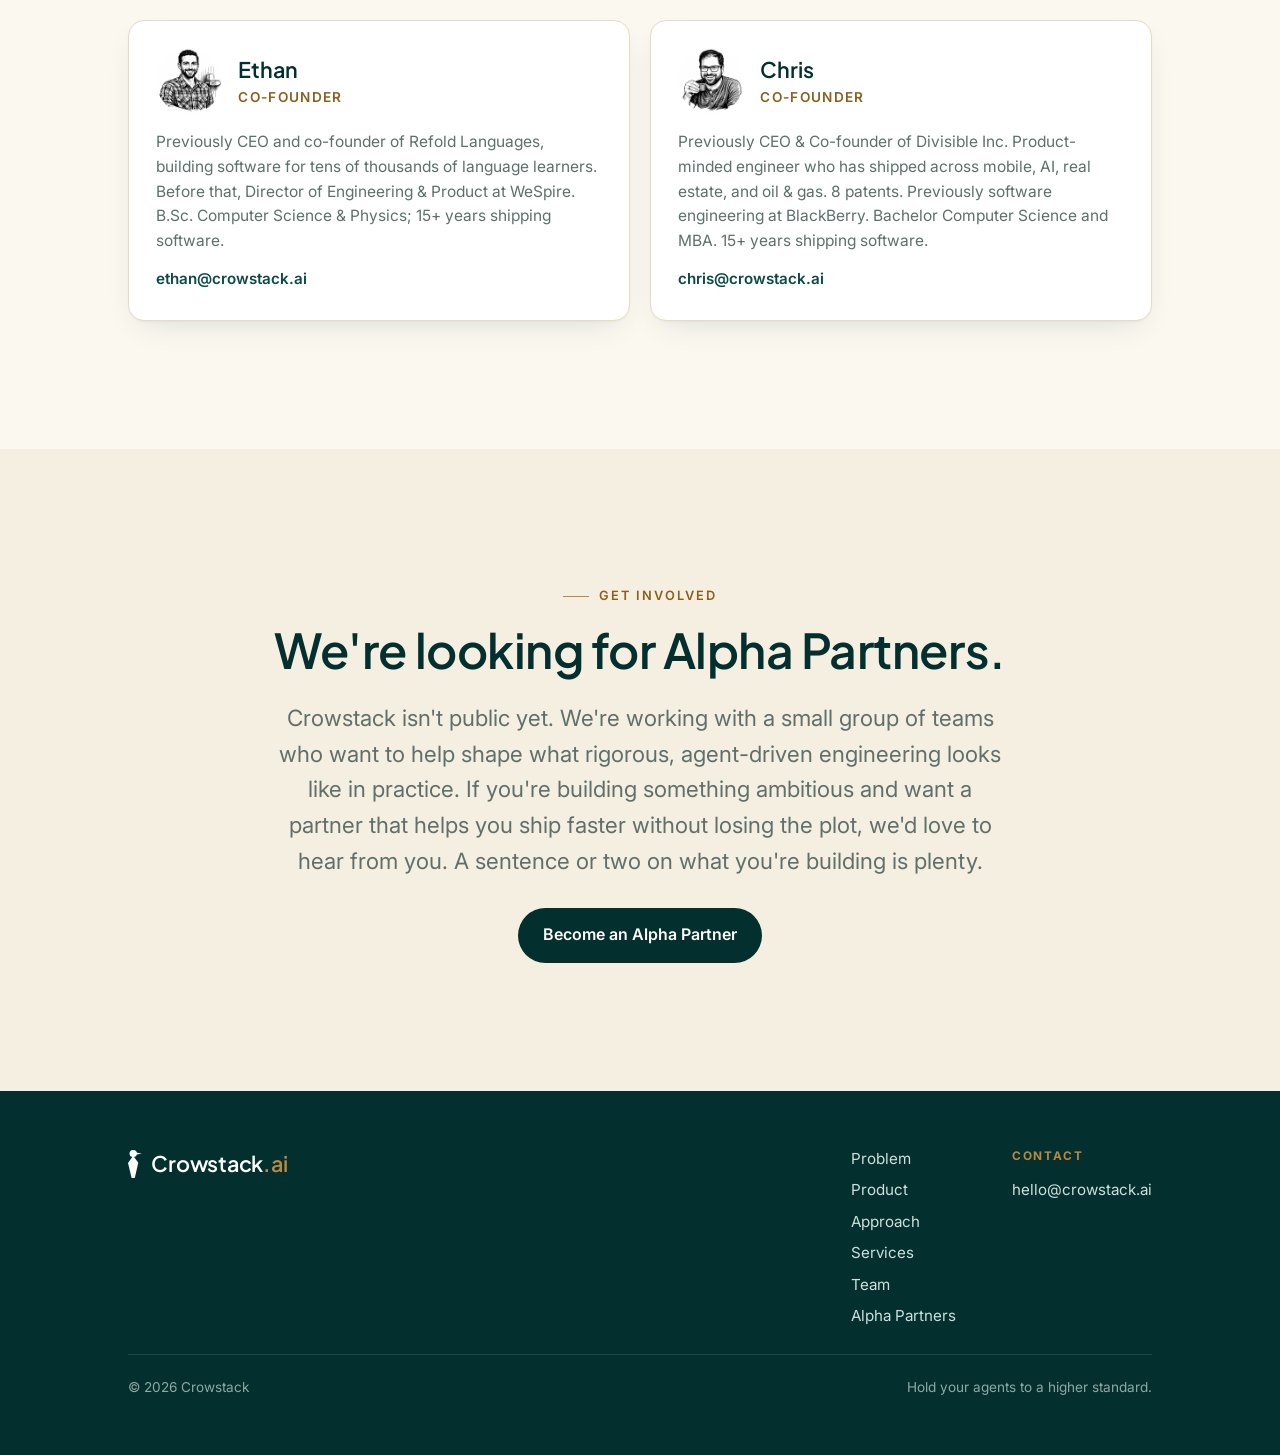
==== commit 12abde88: "Spacing: centered paragraphs centered instead of justified; heading-to-paragraph gap 1.5rem (--space" ====
--- a/index.html
+++ b/index.html
@@ -9,7 +9,7 @@
 <link rel="preconnect" href="https://fonts.googleapis.com">
 <link rel="preconnect" href="https://fonts.gstatic.com" crossorigin>
 <link href="https://fonts.googleapis.com/css2?family=Plus+Jakarta+Sans:ital,wght@0,400..700;1,400..700&family=Inter:wght@400;500;600;700&display=swap" rel="stylesheet">
-<link rel="stylesheet" href="styles.css?v=20261104-1">
+<link rel="stylesheet" href="styles.css?v=20261105-1">
 </head>
 <body>
 
@@ -139,7 +139,7 @@
   <!-- ===================== SOLUTION / PROMISE ===================== -->
   <section class="section section--ink anchor" id="approach">
     <div class="container">
-      <div class="section-head center">
+      <div class="section-head center section-head--flush">
         <p class="eyebrow">The approach</p>
         <h2 class="h2">Great engineers navigate ambiguity through rigor.<br><span class="accent-gold approach-line2">Crowstack gives<br>your agents the same.</span></h2>
         <p class="lede">Crowstack helps you trust your agents by building engineering rigor into every task: the same disciplines your best people use, made systematic.</p>
--- a/styles.css
+++ b/styles.css
@@ -29,7 +29,8 @@
   --shadow-lg: 0 24px 60px -20px rgba(3,47,46,.28);
 
   /* vertical rhythm scale */
-  --space-sm: 1rem;    /* heading: its paragraph/line */
+  --space-sm: 1rem;    /* heading: its second line */
+  --space-head: 1.5rem; /* heading: its paragraph */
   --space-md: 1.75rem; /* paragraph: paragraph */
   --space-lg: 2.5rem;  /* content block: block / major dividers */
 }
@@ -141,10 +142,11 @@
 
 /* ---------- generic section header ---------- */
 .section-head { max-width: 46rem; margin-bottom: clamp(2.4rem, 4vw, 3.6rem); }
-.section-head .lede { margin-top: var(--space-sm); }
+.section-head .lede { margin-top: var(--space-head); }
 .section-head.center { margin-inline: auto; text-align: center; }
 .section-head.center .eyebrow { justify-content: center; }
-.section-head.center .lede { margin-inline: auto; text-align: justify; text-align-last: center; }
+.section-head--flush { margin-bottom: 0; } /* a following block sets its own gap */
+.section-head.center .lede { margin-inline: auto; }
 
 /* ---------- problem: failure-mode cards ---------- */
 .lead-line { font-family: var(--font-display); font-size: clamp(2rem, 4.4vw, 3.2rem); color: var(--ink); font-weight: 600; letter-spacing: -.02em; max-width: 20ch; }
@@ -206,7 +208,7 @@
 
 /* ---------- alpha CTA ---------- */
 .cta-wrap { text-align: center; max-width: 60rem; margin-inline: auto; }
-.cta-wrap .lede { margin-inline: auto; text-align: justify; text-align-last: center; }
+.cta-wrap .lede { margin: var(--space-head) auto 0; max-width: 46rem; }
 .cta-wrap .btn { margin-top: 1.8rem; }
 
 /* ---------- footer ---------- */
@@ -224,7 +226,7 @@
 
 /* ---------- history sub-block + timeline (Problem) ---------- */
 .subsection { margin-top: var(--space-lg); }
-.history-title { margin-bottom: var(--space-sm); }
+.history-title { margin-bottom: var(--space-head); }
 .timeline { margin: var(--space-lg) 0; display: grid; gap: .65rem; }
 .tl-row { display: grid; grid-template-columns: 104px repeat(3, 1fr); gap: .8rem; align-items: stretch; }
 .tl-label { align-self: center; font-size: .74rem; font-weight: 700; letter-spacing: .14em; text-transform: uppercase; color: var(--muted); }
@@ -239,8 +241,8 @@
 }
 
 /* ---------- our-solution (Approach) ---------- */
-.solution-block { max-width: 62rem; margin: var(--space-lg) auto 0; }
-.solution-lede { text-align: justify; text-align-last: center; margin-inline: auto; }
+.solution-block { margin: var(--space-md) auto 0; }
+.solution-lede { margin-inline: auto; max-width: 46rem; text-align: center; }
 .pillars-intro { text-align: center; margin-top: var(--space-lg); }
 .pillars-intro h3 { font-size: clamp(1.5rem, 2.4vw, 2rem); }
 
@@ -255,7 +257,7 @@
 .product__cta { margin-top: var(--space-md); }
 
 /* ---------- services ---------- */
-.services__lede { margin-top: var(--space-sm); }
+.services__lede { margin-top: var(--space-head); }
 .services__why { margin-top: var(--space-lg); }
 .services__cta { margin-top: var(--space-md); }
 @media (max-width: 820px) { .services__art img { width: min(200px, 60%); } }
